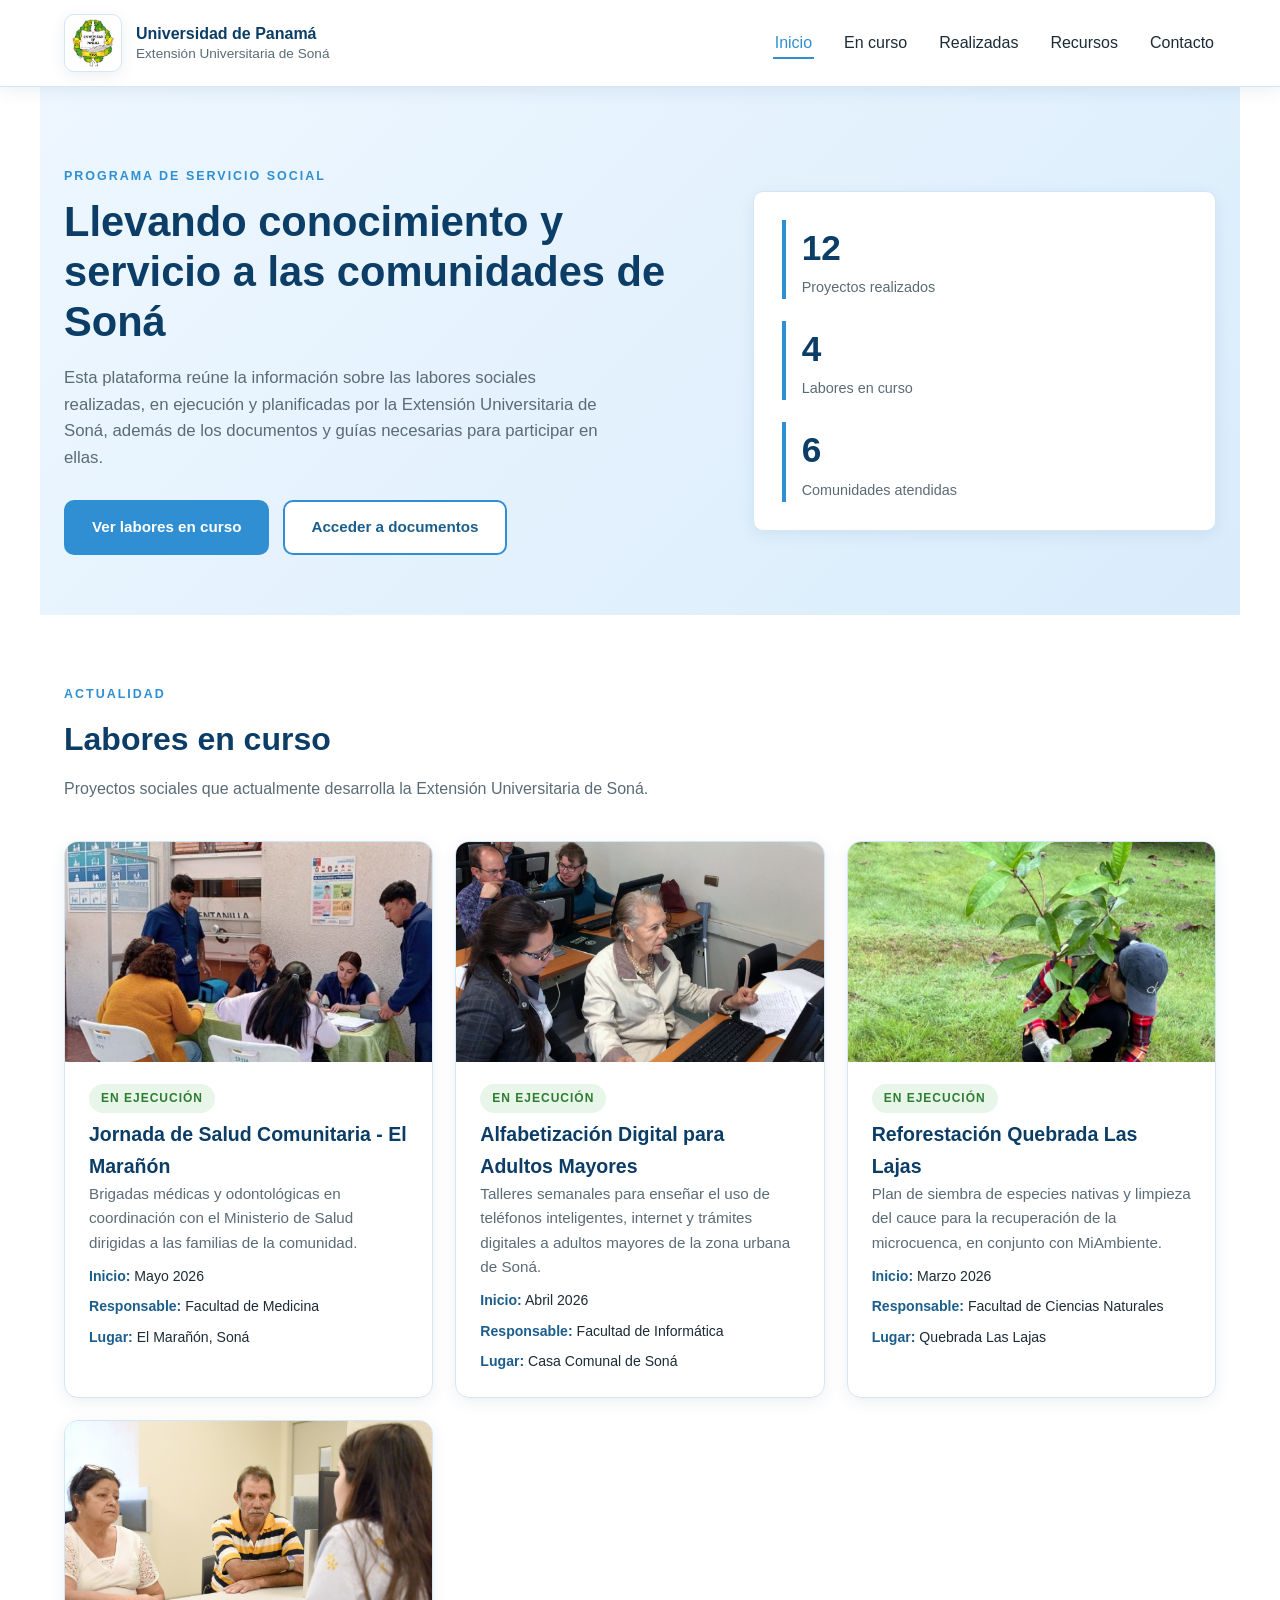
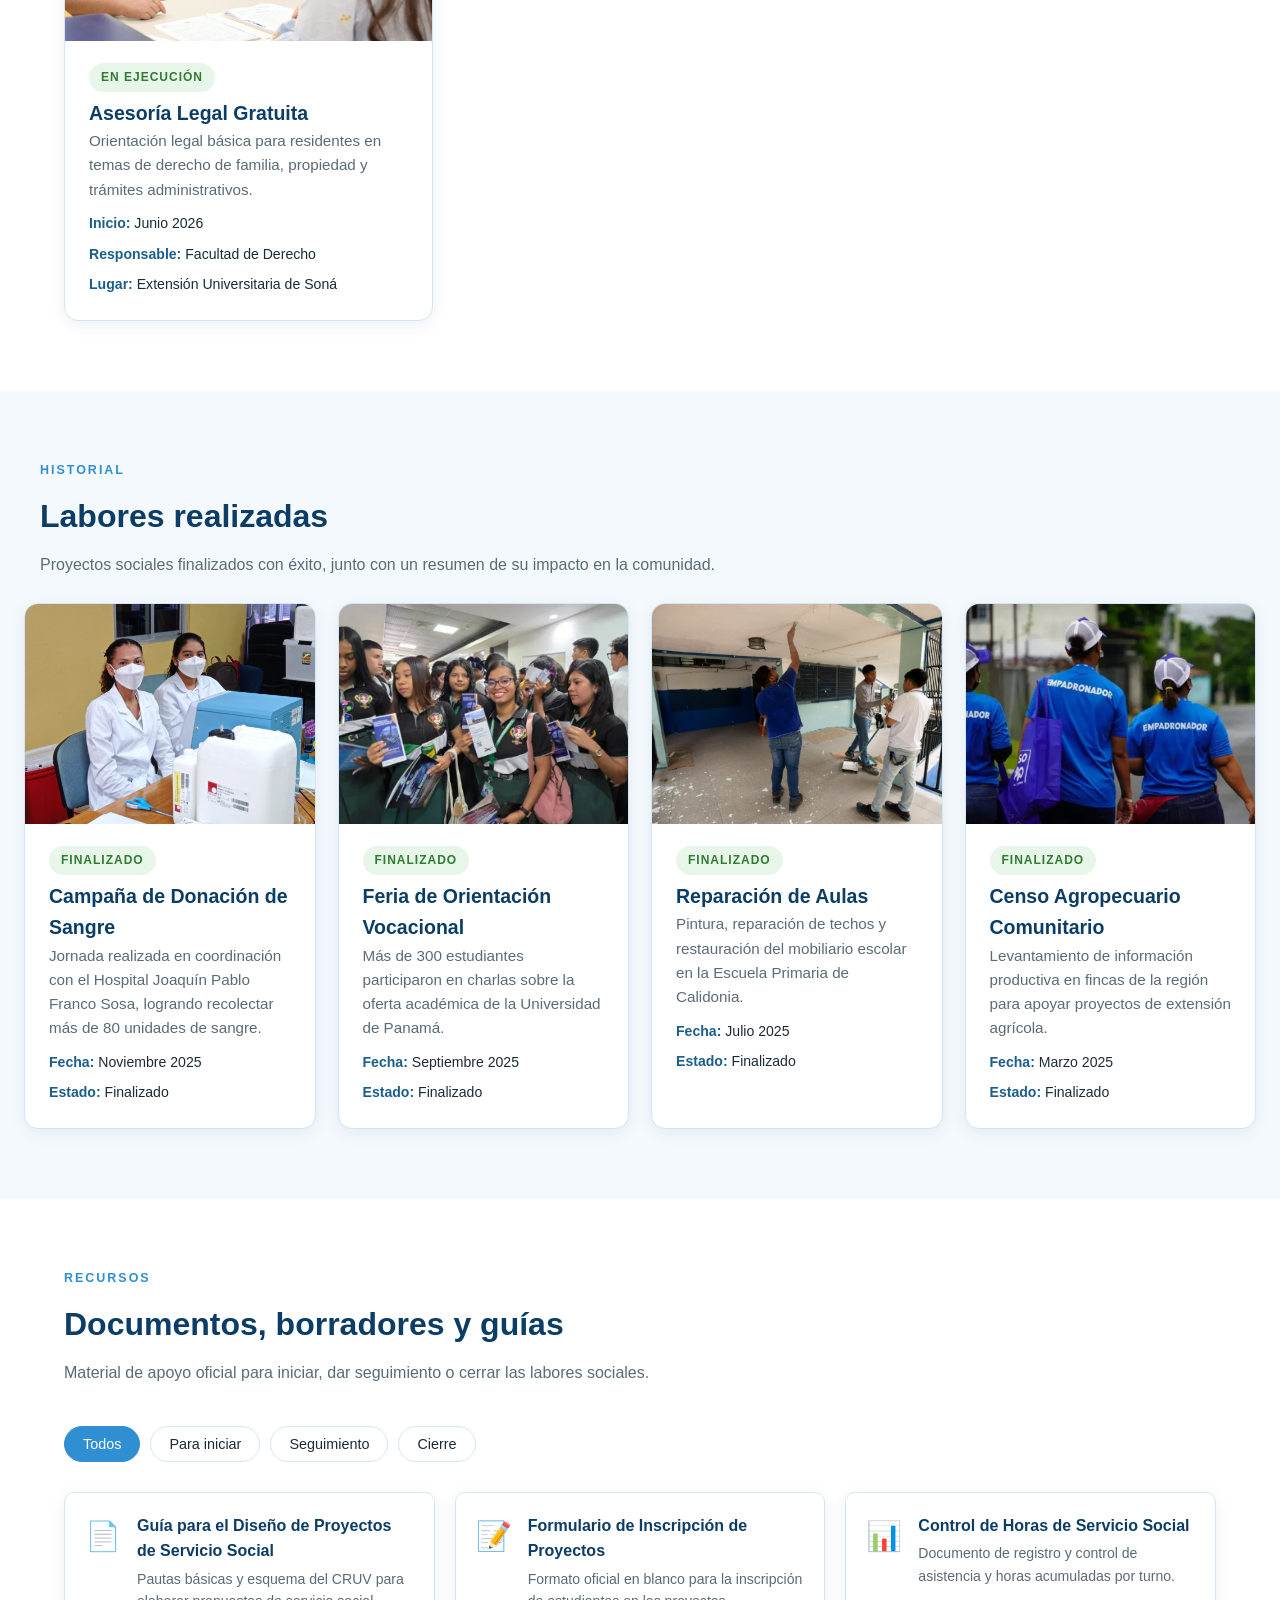
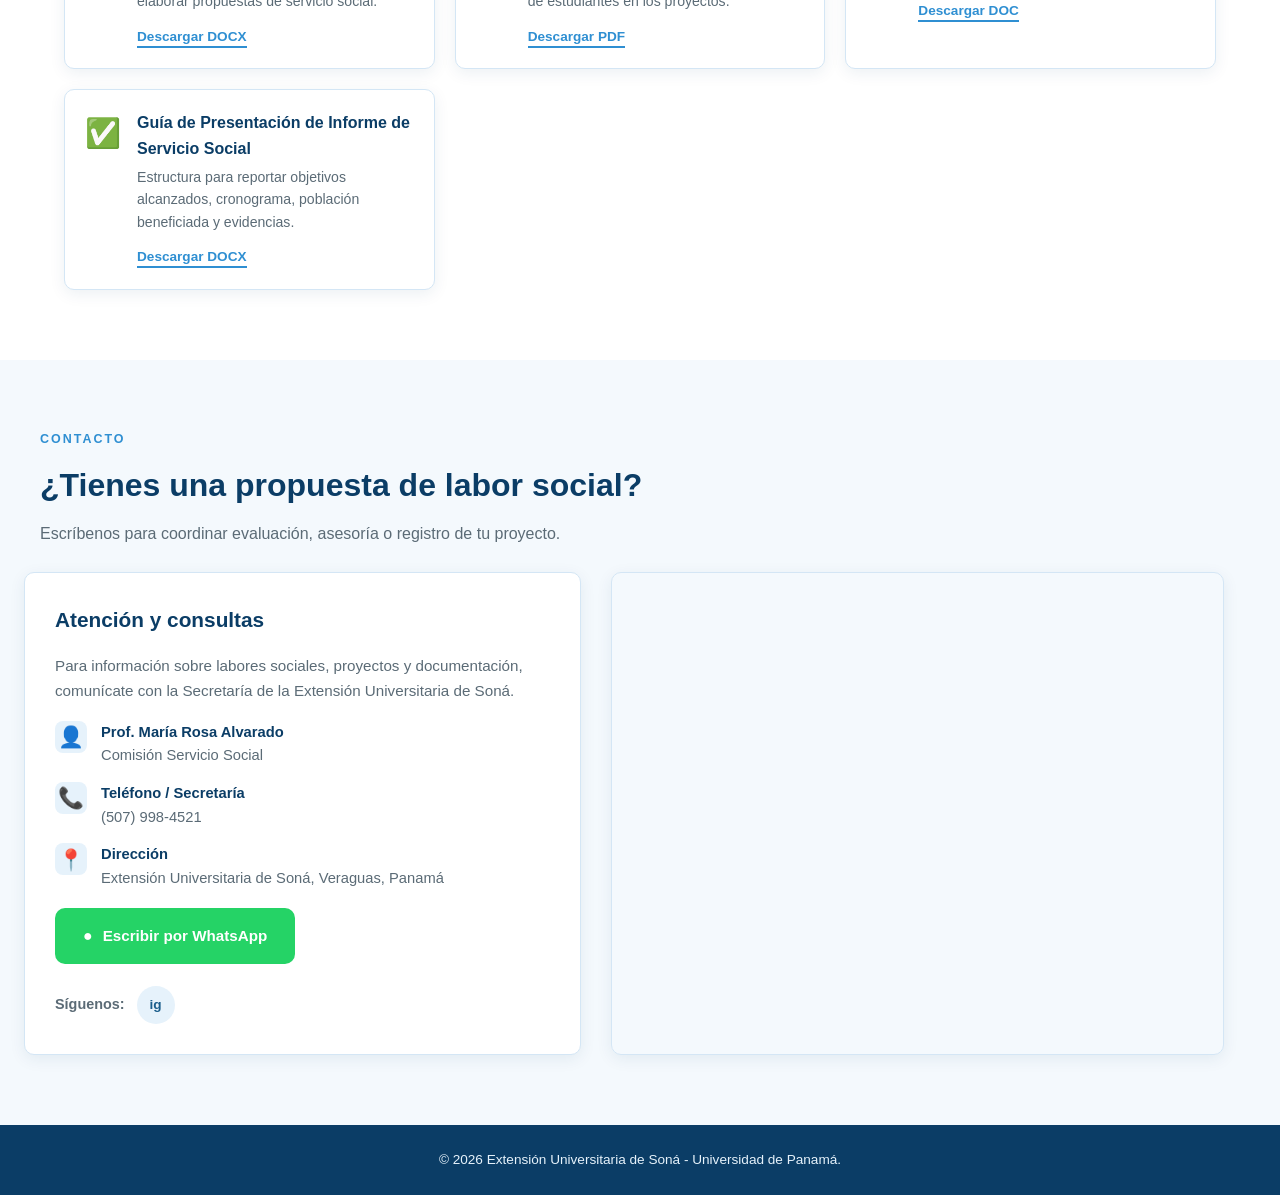
==== index.html @ 8b77b47a "Update index.html" ====
<!DOCTYPE html>
<html lang="es">
<head>
<meta charset="UTF-8">
<meta name="viewport" content="width=device-width, initial-scale=1.0">
<title>Extensión Universitaria de Soná - Labor Social</title>
<link rel="stylesheet" href="styles.css">
</head>
<body>

<header class="site-header">
  <div class="header-inner">
    <div class="brand">
      <div class="brand-mark">
        <img src="img/LogoUP.png" alt="Universidad de Panamá">
      </div>
      <div class="brand-text">
        <strong>Universidad de Panamá</strong>
        <span>Extensión Universitaria de Soná</span>
      </div>
    </div>
    <nav class="main-nav">
      <button class="nav-toggle" id="navToggle" aria-label="Abrir menú">☰</button>
      <ul id="navMenu">
        <li><a href="#inicio" class="active">Inicio</a></li>
        <li><a href="#en-curso">En curso</a></li>
        <li><a href="#realizadas">Realizadas</a></li>
        <li><a href="#recursos">Recursos</a></li>
        <li><a href="#contacto">Contacto</a></li>
      </ul>
    </nav>
  </div>
</header>

<section class="hero" id="inicio">
  <div class="hero-content">
    <p class="eyebrow">Programa de Servicio Social</p>
    <h1>Llevando conocimiento y servicio a las comunidades de Soná</h1>
    <p class="hero-text">
      Esta plataforma reúne la información sobre las labores sociales realizadas, en ejecución
      y planificadas por la Extensión Universitaria de Soná, además de los documentos y guías
      necesarias para participar en ellas.
    </p>
    <div class="hero-actions">
      <a href="#en-curso" class="btn btn-primary">Ver labores en curso</a>
      <a href="#recursos" class="btn btn-secondary">Acceder a documentos</a>
    </div>
  </div>
  <div class="hero-stats">
    <div class="stat">
      <span class="stat-number" data-count="12">0</span>
      <span class="stat-label">Proyectos realizados</span>
    </div>
    <div class="stat">
      <span class="stat-number" data-count="4">0</span>
      <span class="stat-label">Labores en curso</span>
    </div>
    <div class="stat">
      <span class="stat-number" data-count="6">0</span>
      <span class="stat-label">Comunidades atendidas</span>
    </div>
  </div>
</section>

<!-- LABORES EN CURSO -->
<section class="section" id="en-curso">

    <div class="section-header">
        <p class="eyebrow">Actualidad</p>
        <h2>Labores en curso</h2>
        <p class="section-desc">
            Proyectos sociales que actualmente desarrolla la Extensión Universitaria de Soná.
        </p>
    </div>

    <div class="card-grid">

    <a href="labores/salud-comunitaria.html" class="card-link">
    <article class="card">

        <img src="img/salud-comunitaria.jpg"
             alt="Jornada de Salud Comunitaria"
             class="card-image">

        <span class="tag tag-active">En ejecución</span>

        <h3>Jornada de Salud Comunitaria - El Marañón</h3>

        <p>
            Brigadas médicas y odontológicas en coordinación con el Ministerio de Salud dirigidas a las familias de la comunidad.
        </p>

        <ul class="card-meta">
            <li><strong>Inicio:</strong> Mayo 2026</li>
            <li><strong>Responsable:</strong> Facultad de Medicina</li>
            <li><strong>Lugar:</strong> El Marañón, Soná</li>
        </ul>

    </article>
    </a>

    <a href="labores/alfabetizacion.html" class="card-link">
    <article class="card">

        <img src="img/alfabetizacion.jpg"
             alt="Alfabetización Digital"
             class="card-image">

        <span class="tag tag-active">En ejecución</span>

        <h3>Alfabetización Digital para Adultos Mayores</h3>

        <p>
            Talleres semanales para enseñar el uso de teléfonos inteligentes,
            internet y trámites digitales a adultos mayores de la zona urbana de Soná.
        </p>

        <ul class="card-meta">
            <li><strong>Inicio:</strong> Abril 2026</li>
            <li><strong>Responsable:</strong> Facultad de Informática</li>
            <li><strong>Lugar:</strong> Casa Comunal de Soná</li>
        </ul>

    </article>
    </a>

    <a href="labores/reforestacion.html" class="card-link">
    <article class="card">

        <img src="img/reforestacion.jpg"
             alt="Reforestación Quebrada Las Lajas"
             class="card-image">

        <span class="tag tag-active">En ejecución</span>

        <h3>Reforestación Quebrada Las Lajas</h3>

        <p>
            Plan de siembra de especies nativas y limpieza del cauce para la
            recuperación de la microcuenca, en conjunto con MiAmbiente.
        </p>

        <ul class="card-meta">
            <li><strong>Inicio:</strong> Marzo 2026</li>
            <li><strong>Responsable:</strong> Facultad de Ciencias Naturales</li>
            <li><strong>Lugar:</strong> Quebrada Las Lajas</li>
        </ul>

    </article>
    </a>

    <a href="labores/asesoria-legal.html" class="card-link">
    <article class="card">

        <img src="img/asesoria-legal.jpg"
             alt="Asesoría Legal Gratuita"
             class="card-image">

        <span class="tag tag-active">En ejecución</span>

        <h3>Asesoría Legal Gratuita</h3>

        <p>
            Orientación legal básica para residentes en temas de derecho de
            familia, propiedad y trámites administrativos.
        </p>

        <ul class="card-meta">
            <li><strong>Inicio:</strong> Junio 2026</li>
            <li><strong>Responsable:</strong> Facultad de Derecho</li>
            <li><strong>Lugar:</strong> Extensión Universitaria de Soná</li>
        </ul>

    </article>
    </a>

    </div>

</section>

<!-- LABORES REALIZADAS -->
<section class="section section-alt" id="realizadas">
  <div class="section-header">
    <p class="eyebrow">Historial</p>
    <h2>Labores realizadas</h2>
    <p class="section-desc">Proyectos sociales finalizados con éxito, junto con un resumen de su impacto en la comunidad.</p>
    <br>
  </div>

  <div class="card-grid">

    <a href="labores/donacion-sangre.html" class="card-link">
        <article class="card">

            <img src="img/donacion-sangre.jpg"
                 class="card-image"
                 alt="Campaña de Donación de Sangre">

            <span class="tag">Finalizado</span>

            <h3>Campaña de Donación de Sangre</h3>

            <p>
                Jornada realizada en coordinación con el Hospital Joaquín Pablo Franco Sosa,
                logrando recolectar más de 80 unidades de sangre.
            </p>

            <ul class="card-meta">
                <li><strong>Fecha:</strong> Noviembre 2025</li>
                <li><strong>Estado:</strong> Finalizado</li>
            </ul>

        </article>
    </a>

    <a href="labores/feria-vocacional.html" class="card-link">
        <article class="card">

            <img src="img/feria-vocacional.jpg"
                 class="card-image"
                 alt="Feria de Orientación Vocacional">

            <span class="tag">Finalizado</span>

            <h3>Feria de Orientación Vocacional</h3>

            <p>
                Más de 300 estudiantes participaron en charlas sobre la oferta académica
                de la Universidad de Panamá.
            </p>

            <ul class="card-meta">
                <li><strong>Fecha:</strong> Septiembre 2025</li>
                <li><strong>Estado:</strong> Finalizado</li>
            </ul>

        </article>
    </a>

    <a href="labores/reparacion-aulas.html" class="card-link">
        <article class="card">

            <img src="img/reparacion-aulas.jpg"
                 class="card-image"
                 alt="Reparación de Aulas">

            <span class="tag">Finalizado</span>

            <h3>Reparación de Aulas</h3>

            <p>
                Pintura, reparación de techos y restauración del mobiliario escolar
                en la Escuela Primaria de Calidonia.
            </p>

            <ul class="card-meta">
                <li><strong>Fecha:</strong> Julio 2025</li>
                <li><strong>Estado:</strong> Finalizado</li>
            </ul>

        </article>
    </a>

    <a href="labores/censo-agropecuario.html" class="card-link">
        <article class="card">

            <img src="img/censo-agropecuario.jpg"
                 class="card-image"
                 alt="Censo Agropecuario">

            <span class="tag">Finalizado</span>

            <h3>Censo Agropecuario Comunitario</h3>

            <p>
                Levantamiento de información productiva en fincas de la región para
                apoyar proyectos de extensión agrícola.
            </p>

            <ul class="card-meta">
                <li><strong>Fecha:</strong> Marzo 2025</li>
                <li><strong>Estado:</strong> Finalizado</li>
            </ul>

        </article>
    </a>

  </div>
</section>

<!-- RECURSOS / DOCUMENTOS -->
<section class="section" id="recursos">
  <div class="section-header">
    <p class="eyebrow">Recursos</p>
    <h2>Documentos, borradores y guías</h2>
    <p class="section-desc">Material de apoyo oficial para iniciar, dar seguimiento o cerrar las labores sociales.</p>
  </div>

  <div class="resource-filters">
    <button class="filter-btn active" data-filter="todos">Todos</button>
    <button class="filter-btn" data-filter="inicio">Para iniciar</button>
    <button class="filter-btn" data-filter="seguimiento">Seguimiento</button>
    <button class="filter-btn" data-filter="cierre">Cierre</button>
  </div>

  <div class="resource-grid">
    <article class="resource-card" data-category="inicio">
      <div class="resource-icon">📄</div>
      <div class="resource-info">
        <h3>Guía para el Diseño de Proyectos de Servicio Social</h3>
        <p>Pautas básicas y esquema del CRUV para elaborar propuestas de servicio social.</p>
        <a href="recursos/GUIA_PARA_EL_DISENO_DE_PROYECTOS_DE_SS.docx" download class="resource-link">Descargar DOCX</a>
      </div>
    </article>

    <article class="resource-card" data-category="inicio">
      <div class="resource-icon">📝</div>
      <div class="resource-info">
        <h3>Formulario de Inscripción de Proyectos</h3>
        <p>Formato oficial en blanco para la inscripción de estudiantes en los proyectos.</p>
        <a href="recursos/Formulario_Inscripcion_Servicio_Social_En_Blanco.pdf" download class="resource-link">Descargar PDF</a>
      </div>
    </article>

    <article class="resource-card" data-category="seguimiento">
      <div class="resource-icon">📊</div>
      <div class="resource-info">
        <h3>Control de Horas de Servicio Social</h3>
        <p>Documento de registro y control de asistencia y horas acumuladas por turno.</p>
        <a href="recursos/Control_de_horas_de_Servicio_Social.doc" download class="resource-link">Descargar DOC</a>
      </div>
    </article>

    <article class="resource-card" data-category="cierre">
      <div class="resource-icon">✅</div>
      <div class="resource-info">
        <h3>Guía de Presentación de Informe de Servicio Social</h3>
        <p>Estructura para reportar objetivos alcanzados, cronograma, población beneficiada y evidencias.</p>
        <a href="recursos/Guia_de_presentacion_de_informe_de_Servicio_Social.docx" download class="resource-link">Descargar DOCX</a>
      </div>
    </article>
  </div>
</section>

<!-- CONTACTO -->
<section class="section section-alt" id="contacto">
  <div class="section-header">
    <p class="eyebrow">Contacto</p>
    <h2>¿Tienes una propuesta de labor social?</h2>
    <p class="section-desc">Escríbenos para coordinar evaluación, asesoría o registro de tu proyecto.</p>
    <br>
  </div>

  <div class="contact-grid">
    <div class="contact-info">
      <h3>Atención y consultas</h3>
      <p class="contact-text">Para información sobre labores sociales, proyectos y documentación, comunícate con la Secretaría de la Extensión Universitaria de Soná.</p>

      <ul class="contact-list">
        <li>
          <span class="contact-icon">👤</span>
          <div>
            <strong>Prof. María Rosa Alvarado</strong>
            <span>Comisión Servicio Social</span>
          </div>
        </li>
        <li>
          <span class="contact-icon">📞</span>
          <div>
            <strong>Teléfono / Secretaría</strong>
            <span>(507) 998-4521</span>
          </div>
        </li>
        <li>
          <span class="contact-icon">📍</span>
          <div>
            <strong>Dirección</strong>
            <span>Extensión Universitaria de Soná, Veraguas, Panamá</span>
          </div>
        </li>
      </ul>

      <a href="https://wa.me/50769845210" target="_blank" rel="noopener" class="btn btn-whatsapp">
        <span class="whatsapp-icon">●</span> Escribir por WhatsApp
      </a>

      <div class="social-links">
        <span class="social-label">Síguenos:</span>
      
        <a href="#" target="_blank" rel="noopener" class="social-icon" aria-label="Instagram">ig</a>
        
      </div>
    </div>

    <div class="contact-map">
      <iframe
        title="Ubicación de la Extensión Universitaria de Soná"
        src="https://www.google.com/maps?q=Universidad+de+Panam%C3%A1+Extensi%C3%B3n+Son%C3%A1&output=embed"
        width="100%"
        height="100%"
        style="border:0;"
        allowfullscreen=""
        loading="lazy"
        referrerpolicy="no-referrer-when-downgrade">
      </iframe>
    </div>
  </div>
</section>

<footer class="site-footer">
  <p>&copy; 2026 Extensión Universitaria de Soná - Universidad de Panamá.</p>
</footer>

<script src="script.js"></script>
</body>
</html>
---- styles.css ----
:root {
  --blue-darkest: #0b3d66;
  --blue-dark: #1b5e8c;
  --blue-primary: #2f8fd2;
  --blue-light: #e6f2fb;
  --blue-pale: #f4f9fd;
  --accent: #ffb703;
  --text-dark: #1c2b36;
  --text-muted: #5b6b76;
  --white: #ffffff;
  --border: #d4e6f5;
  --radius: 10px;
  --shadow: 0 4px 16px rgba(11, 61, 102, 0.08);
}

* { margin: 0; padding: 0; box-sizing: border-box; }

html { scroll-behavior: smooth; }

body {
  font-family: 'Segoe UI', Tahoma, Geneva, Verdana, sans-serif;
  color: var(--text-dark);
  background: var(--white);
  line-height: 1.6;
}

img{

    max-width:100%;
    display:block;

}


a { text-decoration: none; color: inherit; }

/* HEADER */
.site-header {
  position: sticky;
  top: 0;
  z-index: 100;
  background: var(--white);
  border-bottom: 1px solid var(--border);
  box-shadow: var(--shadow);
}

.header-inner {
  max-width: 1200px;
  margin: 0 auto;
  display: flex;
  align-items: center;
  justify-content: space-between;
  padding: 14px 24px;
}

.brand {
  display: flex;
  align-items: center;
  gap: 14px;
}

.brand-mark {
  width: 58px;
  height: 58px;
  display: flex;
  align-items: center;
  justify-content: center;
  background: var(--white);
  border-radius: 10px;
  overflow: hidden;
  border: 1px solid var(--border);
  box-shadow: var(--shadow);
  flex-shrink: 0;
}

.brand-mark img{
  width:100%;
  height:100%;
  object-fit:contain;
  padding:4px;
}

.brand-text {
  display: flex;
  flex-direction: column;
  font-size: 0.85rem;
  line-height: 1.3;
}

.brand-text strong {
  font-size: 1rem;
  color: var(--blue-darkest);
}

.brand-text span {
  color: var(--text-muted);
}

.main-nav ul {
  display: flex;
  gap: 28px;
  list-style: none;
}

.main-nav a {
  font-weight: 500;
  color: var(--text-dark);
  padding: 6px 2px;
  border-bottom: 2px solid transparent;
  transition: color 0.2s, border-color 0.2s;
}

.main-nav a:hover,
.main-nav a.active {
  color: var(--blue-primary);
  border-color: var(--blue-primary);
}

.nav-toggle {
  display: none;
  background: none;
  border: none;
  font-size: 1.5rem;
  cursor: pointer;
  color: var(--blue-darkest);
}

/* HERO */
.hero {
  background: linear-gradient(135deg,#eef7ff 0%,#d9ecfb 100%);
  padding: 80px 24px 60px;
  display: grid;
  grid-template-columns: 1.4fr 1fr;
  gap: 40px;
  align-items: center;
  max-width: 1200px;
  margin: 0 auto;
}

.eyebrow {
  text-transform: uppercase;
  letter-spacing: 2px;
  font-size: 0.78rem;
  font-weight: 700;
  color: var(--blue-primary);
  margin-bottom: 10px;
}

.hero h1 {
  font-size: 2.6rem;
  line-height: 1.2;
  color: var(--blue-darkest);
  margin-bottom: 18px;
}

.hero-text {
  color: var(--text-muted);
  font-size: 1.05rem;
  max-width: 540px;
  margin-bottom: 28px;
}

.hero-actions {
  display: flex;
  gap: 14px;
  flex-wrap: wrap;
}

.btn {
  display: inline-block;
  padding: 13px 26px;
  border-radius: var(--radius);
  font-weight: 600;
  font-size: 0.95rem;
  cursor: pointer;
  border: 2px solid transparent;
  transition: transform 0.15s ease, box-shadow 0.15s ease, background 0.2s;
}

.btn-primary {
  background: var(--blue-primary);
  color: var(--white);
}

.btn-primary:hover {
  background: var(--blue-dark);
  transform: translateY(-2px);
  box-shadow: var(--shadow);
}

.btn-secondary {
  background: var(--white);
  color: var(--blue-dark);
  border-color: var(--blue-primary);
}

.btn-secondary:hover {
  background: var(--blue-light);
  transform: translateY(-2px);
}

.hero-stats {
  display: flex;
  flex-direction: column;
  gap: 22px;
  background: var(--white);
  border: 1px solid var(--border);
  border-radius: var(--radius);
  padding: 28px;
  box-shadow: var(--shadow);
}

.stat {
  display: flex;
  flex-direction: column;
  border-left: 4px solid var(--blue-primary);
  padding-left: 16px;
}

.stat-number {
  font-size: 2.2rem;
  font-weight: 800;
  color: var(--blue-darkest);
}

.stat-label {
  color: var(--text-muted);
  font-size: 0.9rem;
}

/* SECTIONS */
.section {
  max-width: 1200px;
  margin: 0 auto;
  padding: 70px 24px;
}

.section-alt {
  background: var(--blue-pale);
  max-width: 100%;
}

.section-alt .section-header,
.section-alt .timeline,
.section-alt .contact-form {
  max-width: 1200px;
  margin: 0 auto;
}

.section-header {
  max-width: 700px;
  margin-bottom: 40px;
}

.section-header h2 {
  font-size: 2rem;
  color: var(--blue-darkest);
  margin-bottom: 10px;
}

.section-desc {
  color: var(--text-muted);
}

/* CARDS (en curso) */
.card-grid {
  display: grid;
  grid-template-columns: repeat(auto-fit, minmax(280px, 1fr));
  gap: 22px;
}

.card{
  background:var(--white);
  border:1px solid var(--border);
  border-radius:14px;
  overflow:hidden;
  box-shadow:var(--shadow);
  transition:.25s ease;
  display:flex;
  flex-direction:column;
}

.card:hover{
  transform:translateY(-6px);
  box-shadow:0 10px 25px rgba(11,61,102,.15);
}

.card-image{
    width:100%;
    height:220px;
    object-fit:cover;
    display:block;
    transition:transform .4s ease;
}

.card:hover .card-image{
    transform:scale(1.05);
}

.card .tag,
.card h3,
.card p,
.card .card-meta{
    margin-left:24px;
    margin-right:24px;
}

.card .tag{
    margin-top:22px;
}

.tag {
  align-self: flex-start;
  font-size: 0.75rem;
  font-weight: 700;
  text-transform: uppercase;
  letter-spacing: 1px;
  padding: 5px 12px;
  border-radius: 999px;
}

.tag-active {
  background: var(--blue-light);
  color: var(--blue-dark);
}

.tag{
    background:#e8f5e9;
    color:#2e7d32;
}

.card h3{
  color:var(--blue-darkest);
  font-size:1.22rem;
  margin-top:6px;
}

.card p{
  color:var(--text-muted);
  font-size:.95rem;
  line-height:1.6;
}

.card-meta{
  list-style:none;
  margin:10px 24px 24px;
  display:flex;
  flex-direction:column;
  gap:8px;
  font-size:.88rem;
}

.card-meta strong {
  color: var(--blue-dark);
}

/* TIMELINE (realizadas) */
.timeline {
  display: flex;
  flex-direction: column;
  gap: 0;
  border-left: 3px solid var(--blue-primary);
  padding-left: 30px;
}

.timeline-item {
  position: relative;
  padding: 0 0 32px 0;
}

.timeline-item::before {
  content: '';
  position: absolute;
  left: -39px;
  top: 4px;
  width: 14px;
  height: 14px;
  background: var(--white);
  border: 3px solid var(--blue-primary);
  border-radius: 50%;
}

.timeline-date {
  font-weight: 700;
  color: var(--blue-primary);
  font-size: 0.85rem;
  text-transform: uppercase;
  letter-spacing: 1px;
  margin-bottom: 4px;
}

.timeline-body h3 {
  color: var(--blue-darkest);
  margin-bottom: 6px;
  font-size: 1.1rem;
}

.timeline-body p {
  color: var(--text-muted);
  font-size: 0.95rem;
}

/* RESOURCES */
.resource-filters {
  display: flex;
  gap: 10px;
  margin-bottom: 30px;
  flex-wrap: wrap;
}

.filter-btn {
  background: var(--white);
  border: 1px solid var(--border);
  color: var(--text-dark);
  padding: 9px 18px;
  border-radius: 999px;
  cursor: pointer;
  font-size: 0.9rem;
  font-weight: 500;
  transition: background 0.2s, color 0.2s, border-color 0.2s;
}

.filter-btn:hover {
  border-color: var(--blue-primary);
}

.filter-btn.active {
  background: var(--blue-primary);
  color: var(--white);
  border-color: var(--blue-primary);
}

.resource-grid {
  display: grid;
  grid-template-columns: repeat(auto-fit, minmax(300px, 1fr));
  gap: 20px;
}

.resource-card {
  display: flex;
  gap: 16px;
  background: var(--white);
  border: 1px solid var(--border);
  border-radius: var(--radius);
  padding: 20px;
  box-shadow: var(--shadow);
  transition: transform 0.15s ease;
}

.resource-card:hover {
  transform: translateY(-3px);
}

.resource-icon {
  font-size: 1.8rem;
  flex-shrink: 0;
}

.resource-info h3 {
  font-size: 1rem;
  color: var(--blue-darkest);
  margin-bottom: 4px;
}

.resource-info p {
  font-size: 0.88rem;
  color: var(--text-muted);
  margin-bottom: 10px;
}

.resource-link {
  font-size: 0.85rem;
  font-weight: 700;
  color: var(--blue-primary);
  border-bottom: 2px solid var(--blue-primary);
  padding-bottom: 2px;
}

.resource-link:hover {
  color: var(--blue-dark);
  border-color: var(--blue-dark);
}

.resource-card.hidden {
  display: none;
}

/* CONTACT SECTION */
.contact-grid {
  display: grid;
  grid-template-columns: 1fr 1.1fr;
  gap: 30px;
  max-width: 1200px;
}

.contact-info {
  background: var(--white);
  border: 1px solid var(--border);
  border-radius: var(--radius);
  padding: 30px;
  box-shadow: var(--shadow);
  display: flex;
  flex-direction: column;
  gap: 18px;
}

.contact-info h3 {
  color: var(--blue-darkest);
  font-size: 1.3rem;
}

.contact-text {
  color: var(--text-muted);
  font-size: 0.95rem;
}

.contact-list {
  list-style: none;
  display: flex;
  flex-direction: column;
  gap: 14px;
}

.contact-list li {
  display: flex;
  gap: 14px;
  align-items: flex-start;
}

.contact-icon {
  font-size: 1.3rem;
  flex-shrink: 0;
  width: 32px;
  height: 32px;
  display: flex;
  align-items: center;
  justify-content: center;
  background: var(--blue-light);
  border-radius: 8px;
}

.contact-list li div {
  display: flex;
  flex-direction: column;
  font-size: 0.92rem;
}

.contact-list li strong {
  color: var(--blue-darkest);
}

.contact-list li span {
  color: var(--text-muted);
}

.btn-whatsapp {
  display: inline-flex;
  align-items: center;
  gap: 10px;
  background: #25D366;
  color: var(--white);
  align-self: flex-start;
}

.btn-whatsapp:hover {
  background: #1ebd5a;
  transform: translateY(-2px);
}

.whatsapp-icon {
  font-size: 1rem;
}

.social-links {
  display: flex;
  align-items: center;
  gap: 12px;
  margin-top: 4px;
}

.social-label {
  font-size: 0.9rem;
  color: var(--text-muted);
  font-weight: 600;
}

.social-icon {
  display: flex;
  align-items: center;
  justify-content: center;
  width: 38px;
  height: 38px;
  border-radius: 50%;
  background: var(--blue-light);
  color: var(--blue-dark);
  font-weight: 700;
  font-size: 0.85rem;
  transition: background 0.2s, color 0.2s, transform 0.15s;
}

.social-icon:hover {
  background: var(--blue-primary);
  color: var(--white);
  transform: translateY(-2px);
}

.contact-map {
  border-radius: var(--radius);
  overflow: hidden;
  box-shadow: var(--shadow);
  min-height: 320px;
  border: 1px solid var(--border);
}

@media (max-width: 900px) {
  .contact-grid {
    grid-template-columns: 1fr;
  }

  .contact-map {
    min-height: 280px;
  }
}

/* FOOTER */
.site-footer {
  background: var(--blue-darkest);
  color: var(--blue-light);
  text-align: center;
  padding: 24px;
  font-size: 0.85rem;
}

/* RESPONSIVE */
@media (max-width: 900px) {
  .hero {
    grid-template-columns: 1fr;
  }
}

@media (max-width: 768px) {
  .nav-toggle {
    display: block;
  }

  .main-nav ul {
    position: absolute;
    top: 100%;
    left: 0;
    right: 0;
    background: var(--white);
    flex-direction: column;
    gap: 0;
    border-top: 1px solid var(--border);
    box-shadow: var(--shadow);
    display: none;
  }

  .main-nav ul.open {
    display: flex;
  }

  .main-nav a {
    display: block;
    padding: 14px 24px;
    border-bottom: 1px solid var(--border);
  }

  .hero h1 {
    font-size: 1.9rem;
  }
}

@media (prefers-reduced-motion: reduce) {
  * {
    transition: none !important;
    scroll-behavior: auto !important;
  }
}

.card-link{
    display:block;
    color:inherit;
    text-decoration:none;
}

.card-link:hover{
    text-decoration:none;
}

.card-link .card{
    height:100%;
}

/* ===========================
   OPTIMIZACIÓN MÓVIL
=========================== */

@media (max-width:768px){

    .header-inner{
        padding:12px 18px;
    }

    .brand{
        gap:10px;
    }

    .brand-mark{
        width:48px;
        height:48px;
    }

    .brand-text strong{
        font-size:.92rem;
    }

    .brand-text span{
        font-size:.75rem;
    }

}


@media (max-width:768px){

.hero{

    padding:50px 18px;
    gap:28px;

}

.hero h1{

    font-size:1.8rem;
    text-align:center;

}

.hero-content{

    text-align:center;

}

.hero-text{

    margin:auto;
    margin-bottom:24px;

}

.hero-actions{

    justify-content:center;

}

}


@media (max-width:768px){

.hero-actions{

    flex-direction:column;

}

.hero-actions .btn{

    width:100%;
    text-align:center;

}

}


@media (max-width:768px){

.card-image{

    height:180px;

}

}


@media (max-width:768px){

.section{

    padding:50px 18px;

}

.section-header{

    margin-bottom:28px;

}

.section-header h2{

    font-size:1.7rem;

}

}

@media (max-width:768px){

.hero-stats{

    flex-direction:row;
    justify-content:space-between;
    text-align:center;
    gap:10px;
    padding:20px;

}

.stat{

    flex:1;
    border-left:none;
    padding-left:0;

}

.stat-number{

    font-size:1.7rem;

}

.stat-label{

    font-size:.8rem;

}

}

@media (max-width:768px){

.resource-card{

    padding:16px;

}

.resource-icon{

    font-size:1.5rem;

}

}

@media (max-width:768px){

.contact-info{

    padding:22px;

}

.contact-map{

    min-height:250px;

}

}

@media (max-width:768px){

.site-footer{

    padding:18px;
    font-size:.8rem;

}

}
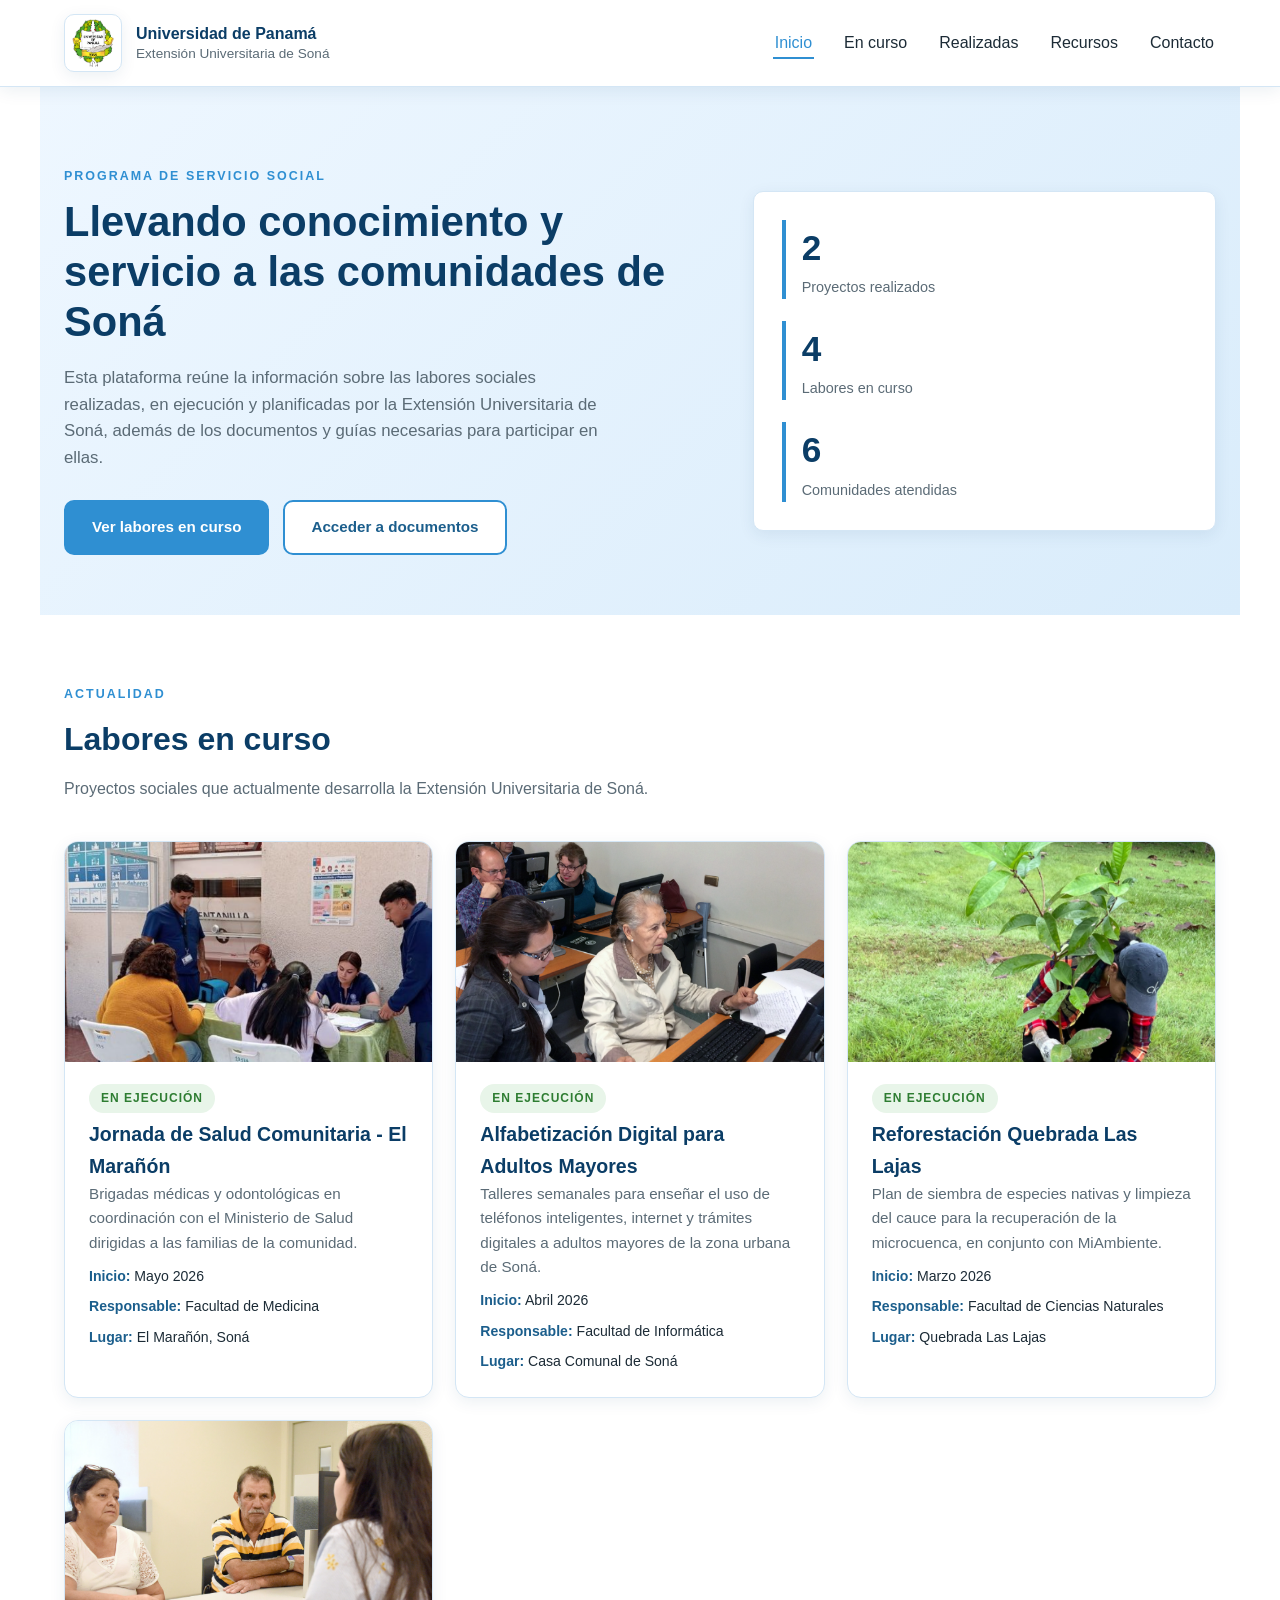
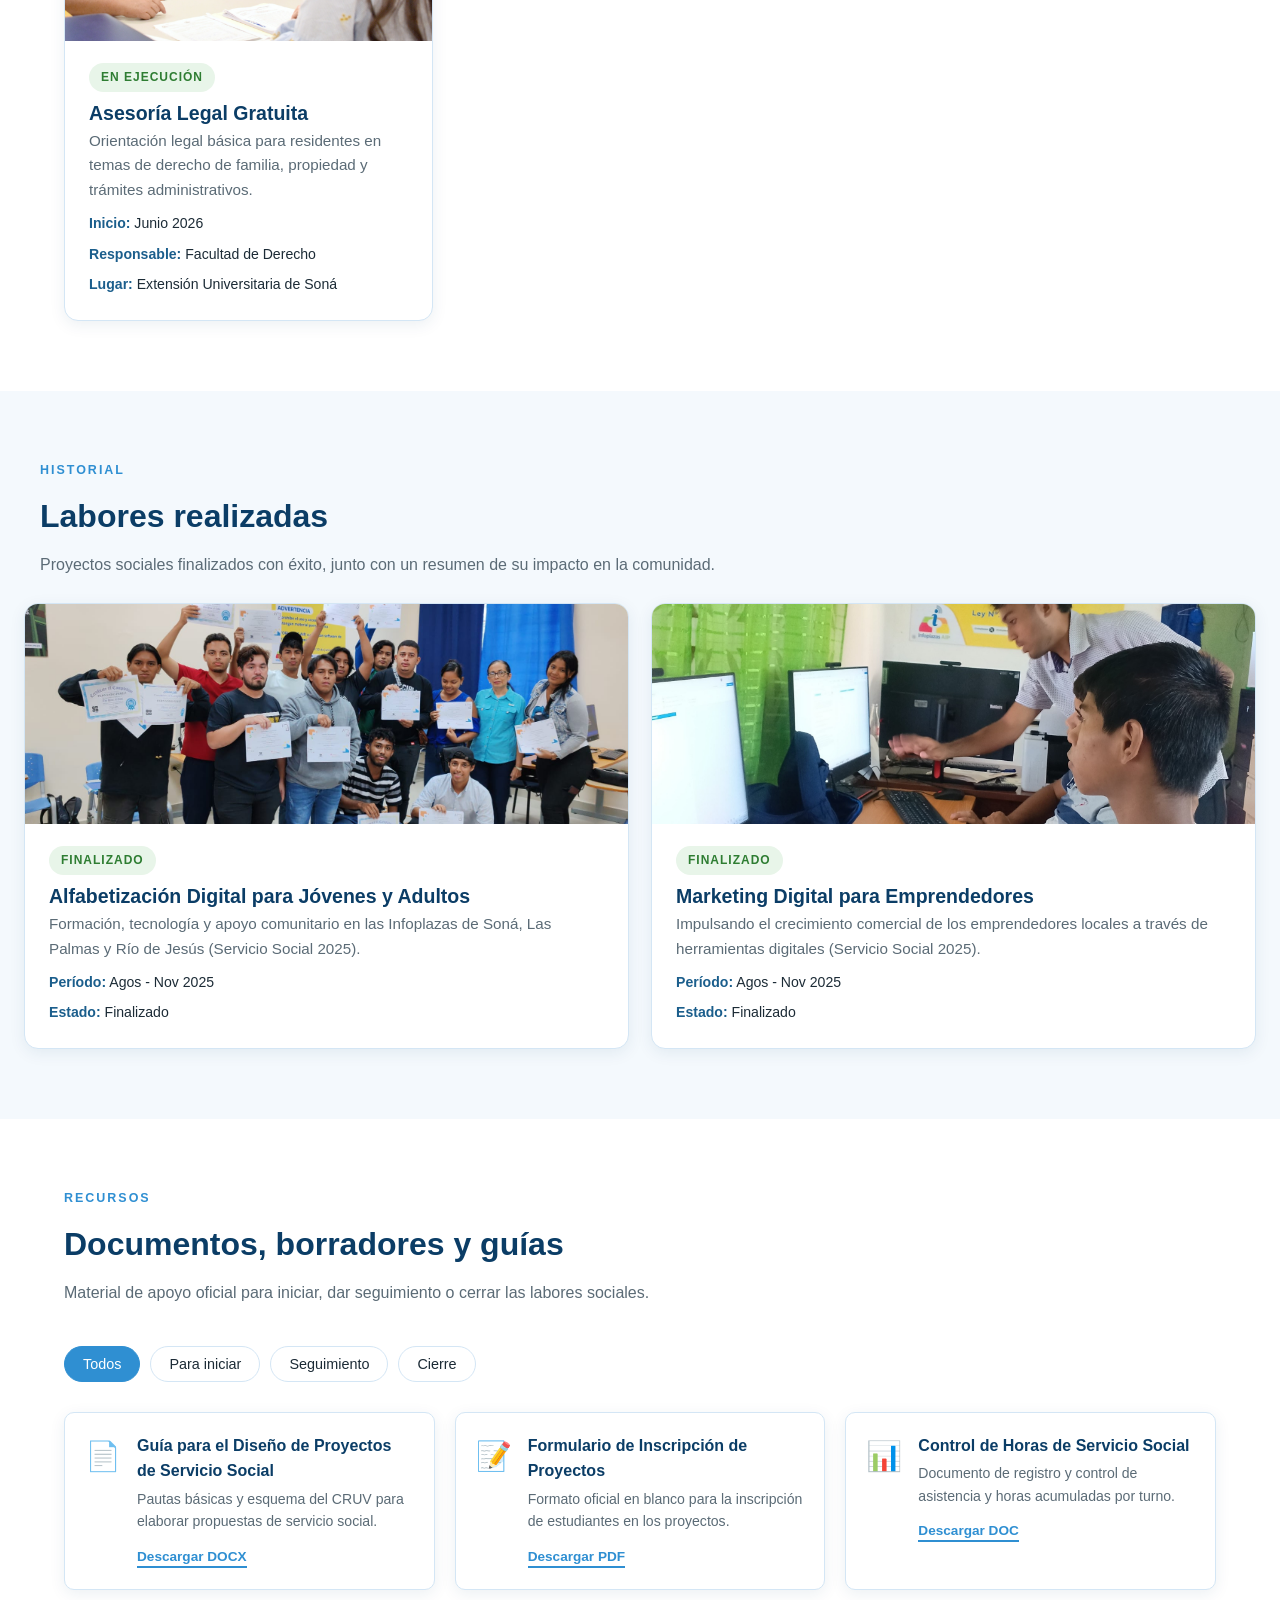
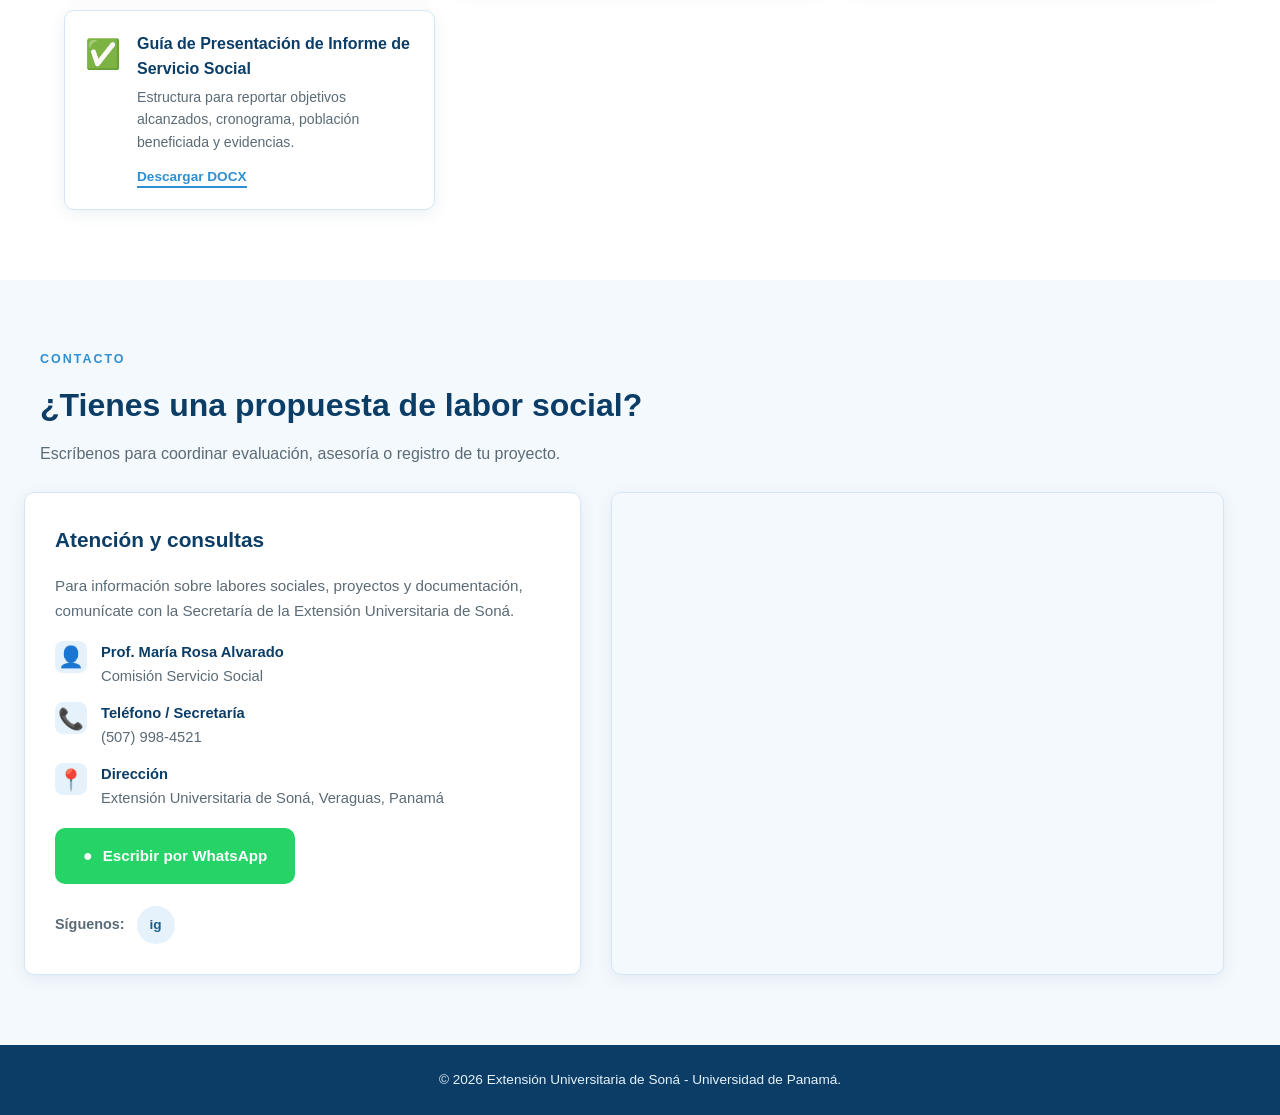
==== commit 0beb8ae2: "Add files via upload" ====
--- a/index.html
+++ b/index.html
@@ -48,7 +48,7 @@
   </div>
   <div class="hero-stats">
     <div class="stat">
-      <span class="stat-number" data-count="12">0</span>
+      <span class="stat-number" data-count="2">0</span>
       <span class="stat-label">Proyectos realizados</span>
     </div>
     <div class="stat">
@@ -189,99 +189,39 @@
 
   <div class="card-grid">
 
-    <a href="labores/donacion-sangre.html" class="card-link">
+    <!-- Alfabetización Digital (Realizada) -->
+    <a href="labores/realizadas/alfabetizacion-digital.html" class="card-link">
         <article class="card">
-
-            <img src="img/donacion-sangre.jpg"
+            <img src="img/alfabetizacion1.jpeg"
                  class="card-image"
-                 alt="Campaña de Donación de Sangre">
-
+                 alt="Alfabetización Digital para Jóvenes y Adultos">
             <span class="tag">Finalizado</span>
-
-            <h3>Campaña de Donación de Sangre</h3>
-
+            <h3>Alfabetización Digital para Jóvenes y Adultos</h3>
             <p>
-                Jornada realizada en coordinación con el Hospital Joaquín Pablo Franco Sosa,
-                logrando recolectar más de 80 unidades de sangre.
+                Formación, tecnología y apoyo comunitario en las Infoplazas de Soná, Las Palmas y Río de Jesús (Servicio Social 2025).
             </p>
-
             <ul class="card-meta">
-                <li><strong>Fecha:</strong> Noviembre 2025</li>
+                <li><strong>Período:</strong> Agos - Nov 2025</li>
                 <li><strong>Estado:</strong> Finalizado</li>
             </ul>
-
         </article>
     </a>
 
-    <a href="labores/feria-vocacional.html" class="card-link">
+    <!-- Marketing Digital (Realizada) -->
+    <a href="labores/realizadas/marketing-digital.html" class="card-link">
         <article class="card">
-
-            <img src="img/feria-vocacional.jpg"
+            <img src="img/marketing2.jpeg"
                  class="card-image"
-                 alt="Feria de Orientación Vocacional">
-
+                 alt="Marketing Digital para Emprendedores">
             <span class="tag">Finalizado</span>
-
-            <h3>Feria de Orientación Vocacional</h3>
-
+            <h3>Marketing Digital para Emprendedores</h3>
             <p>
-                Más de 300 estudiantes participaron en charlas sobre la oferta académica
-                de la Universidad de Panamá.
+                Impulsando el crecimiento comercial de los emprendedores locales a través de herramientas digitales (Servicio Social 2025).
             </p>
-
             <ul class="card-meta">
-                <li><strong>Fecha:</strong> Septiembre 2025</li>
+                <li><strong>Período:</strong> Agos - Nov 2025</li>
                 <li><strong>Estado:</strong> Finalizado</li>
             </ul>
-
-        </article>
-    </a>
-
-    <a href="labores/reparacion-aulas.html" class="card-link">
-        <article class="card">
-
-            <img src="img/reparacion-aulas.jpg"
-                 class="card-image"
-                 alt="Reparación de Aulas">
-
-            <span class="tag">Finalizado</span>
-
-            <h3>Reparación de Aulas</h3>
-
-            <p>
-                Pintura, reparación de techos y restauración del mobiliario escolar
-                en la Escuela Primaria de Calidonia.
-            </p>
-
-            <ul class="card-meta">
-                <li><strong>Fecha:</strong> Julio 2025</li>
-                <li><strong>Estado:</strong> Finalizado</li>
-            </ul>
-
-        </article>
-    </a>
-
-    <a href="labores/censo-agropecuario.html" class="card-link">
-        <article class="card">
-
-            <img src="img/censo-agropecuario.jpg"
-                 class="card-image"
-                 alt="Censo Agropecuario">
-
-            <span class="tag">Finalizado</span>
-
-            <h3>Censo Agropecuario Comunitario</h3>
-
-            <p>
-                Levantamiento de información productiva en fincas de la región para
-                apoyar proyectos de extensión agrícola.
-            </p>
-
-            <ul class="card-meta">
-                <li><strong>Fecha:</strong> Marzo 2025</li>
-                <li><strong>Estado:</strong> Finalizado</li>
-            </ul>
-
         </article>
     </a>
 
@@ -356,7 +296,7 @@
       <h3>Atención y consultas</h3>
       <p class="contact-text">Para información sobre labores sociales, proyectos y documentación, comunícate con la Secretaría de la Extensión Universitaria de Soná.</p>
 
-      <ul class="contact-list">
+      <ul class="consult-list contact-list">
         <li>
           <span class="contact-icon">👤</span>
           <div>
@@ -386,9 +326,7 @@
 
       <div class="social-links">
         <span class="social-label">Síguenos:</span>
-      
         <a href="#" target="_blank" rel="noopener" class="social-icon" aria-label="Instagram">ig</a>
-        
       </div>
     </div>
 
@@ -413,4 +351,4 @@
 
 <script src="script.js"></script>
 </body>
-</html>
+</html>
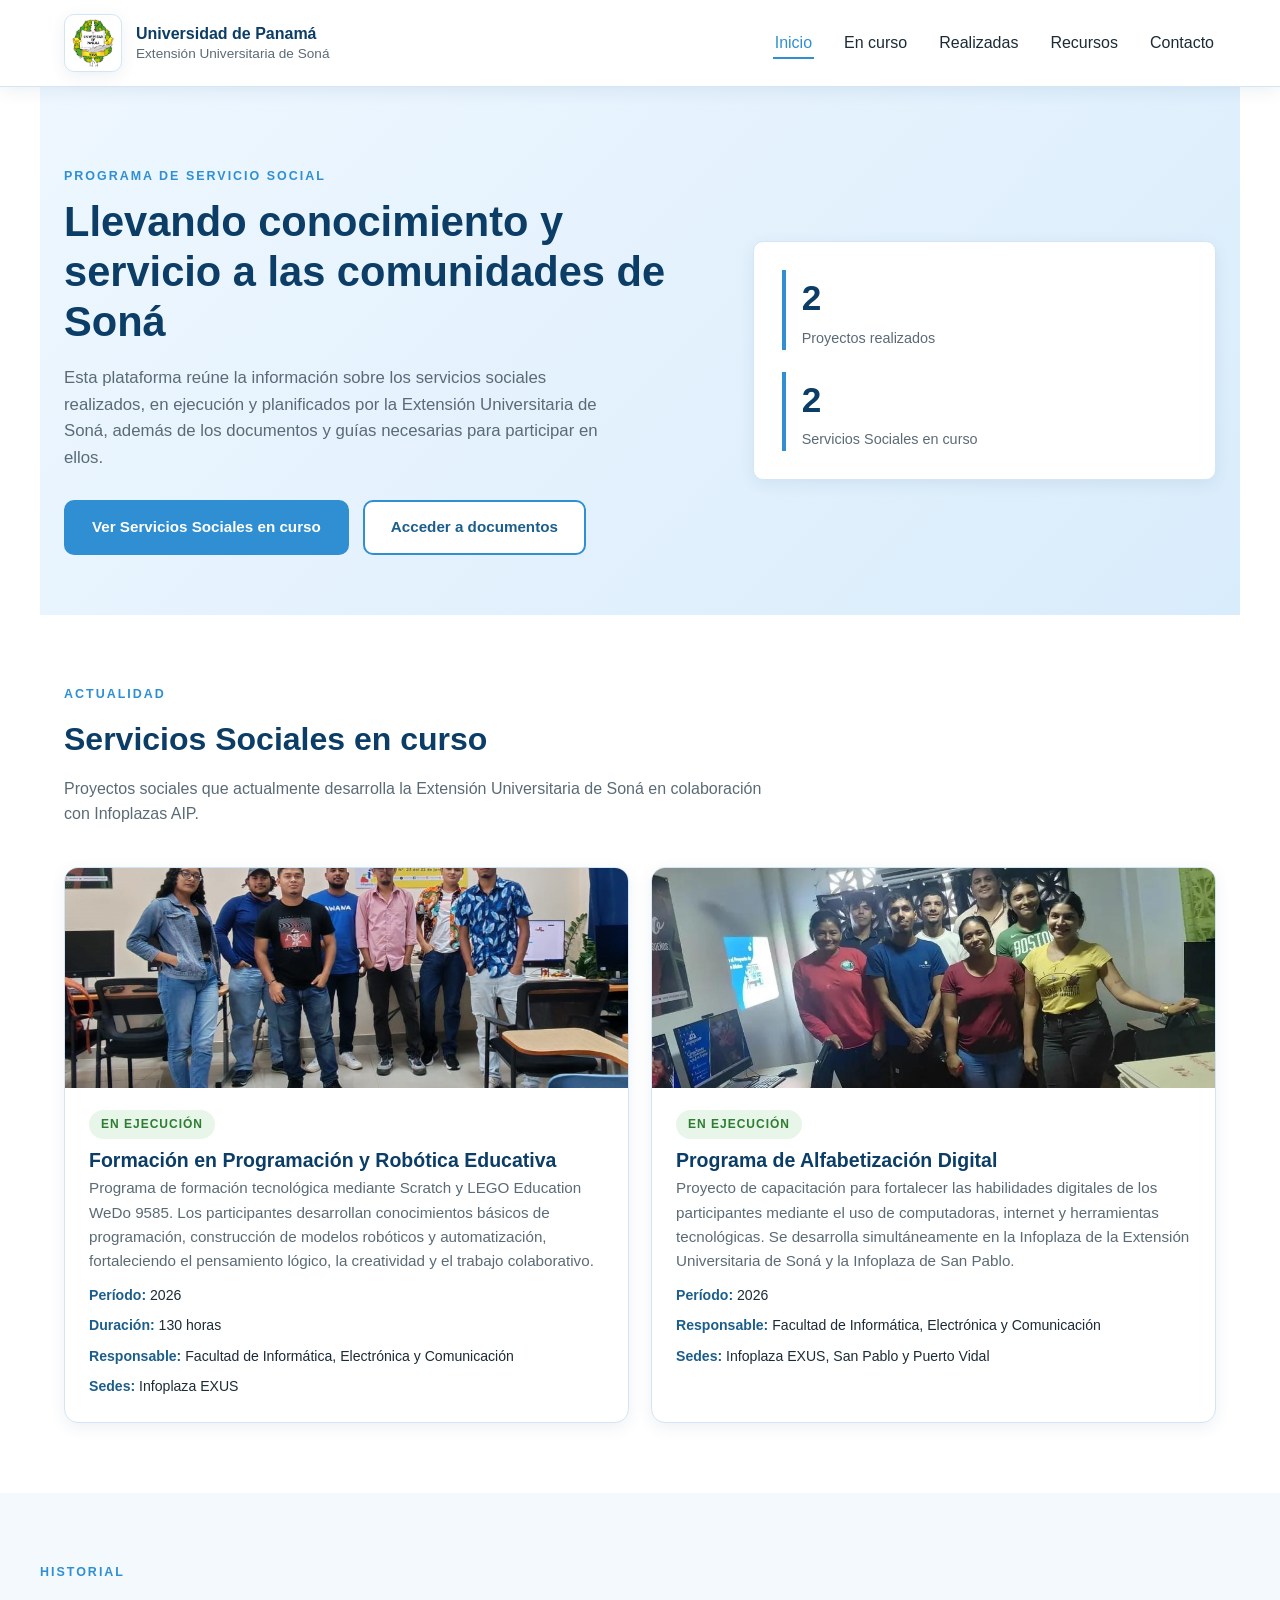
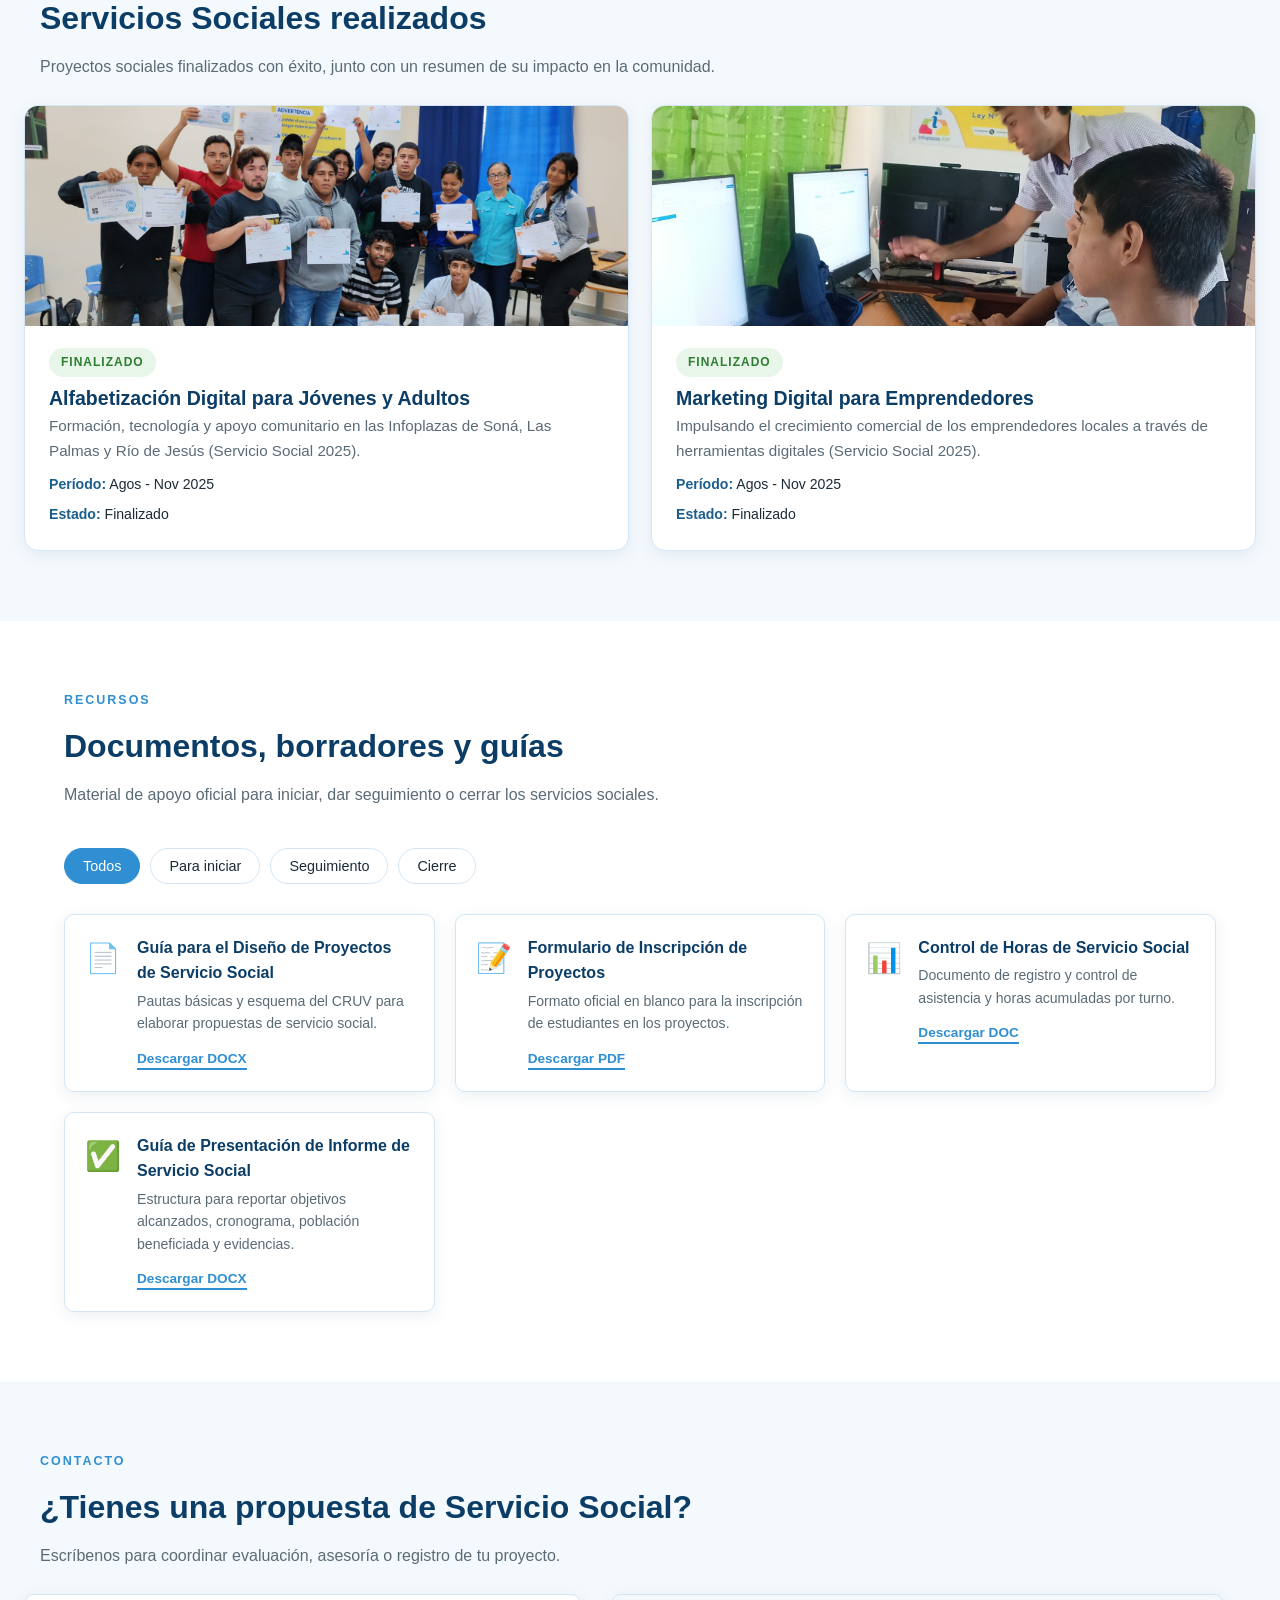
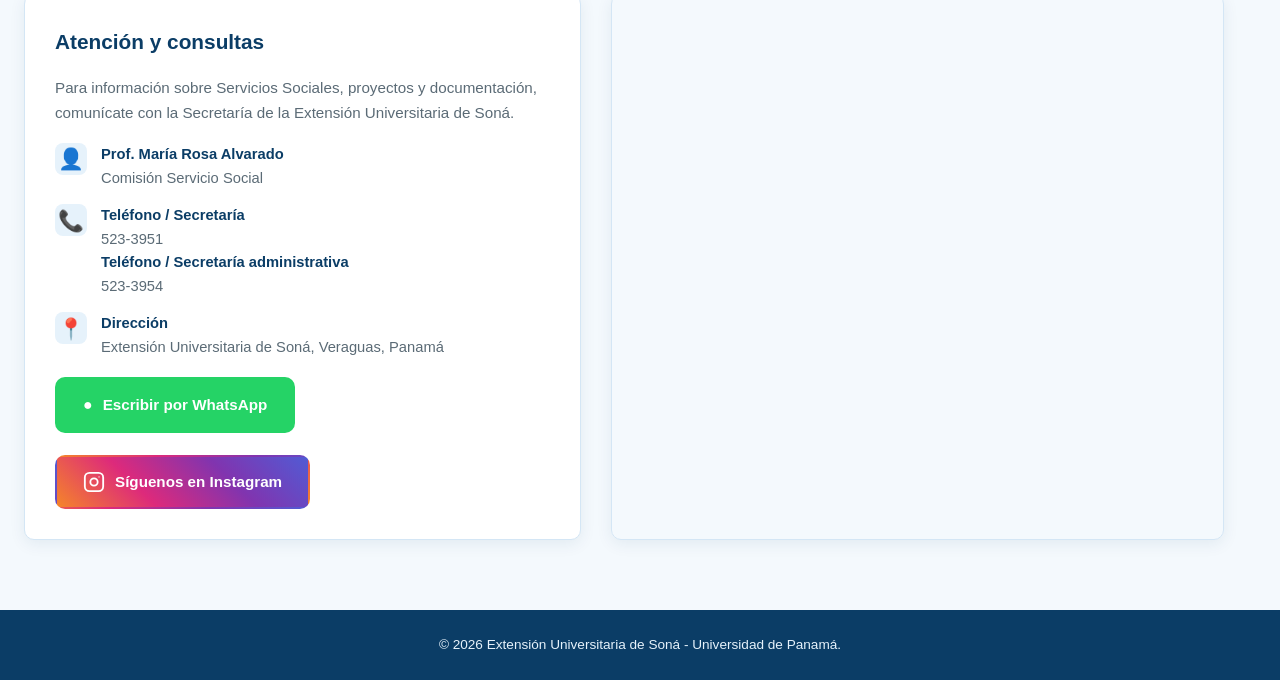
==== commit 5962cad0: "Add files via upload" ====
--- a/index.html
+++ b/index.html
@@ -1,3 +1,4 @@
+
 <!DOCTYPE html>
 <html lang="es">
 <head>
@@ -8,6 +9,7 @@
 </head>
 <body>
 
+<!-- ENCABEZADO -->
 <header class="site-header">
   <div class="header-inner">
     <div class="brand">
@@ -19,6 +21,7 @@
         <span>Extensión Universitaria de Soná</span>
       </div>
     </div>
+
     <nav class="main-nav">
       <button class="nav-toggle" id="navToggle" aria-label="Abrir menú">☰</button>
       <ul id="navMenu">
@@ -32,208 +35,215 @@
   </div>
 </header>
 
+<!-- INICIO -->
 <section class="hero" id="inicio">
   <div class="hero-content">
     <p class="eyebrow">Programa de Servicio Social</p>
+
     <h1>Llevando conocimiento y servicio a las comunidades de Soná</h1>
+
     <p class="hero-text">
-      Esta plataforma reúne la información sobre las labores sociales realizadas, en ejecución
-      y planificadas por la Extensión Universitaria de Soná, además de los documentos y guías
-      necesarias para participar en ellas.
+      Esta plataforma reúne la información sobre los servicios
+      sociales realizados, en ejecución y planificados por la
+      Extensión Universitaria de Soná, además de los documentos
+      y guías necesarias para participar en ellos.
     </p>
+
     <div class="hero-actions">
-      <a href="#en-curso" class="btn btn-primary">Ver labores en curso</a>
-      <a href="#recursos" class="btn btn-secondary">Acceder a documentos</a>
-    </div>
-  </div>
+      <a href="#en-curso" class="btn btn-primary">
+        Ver Servicios Sociales en curso
+      </a>
+      <a href="#recursos" class="btn btn-secondary">
+        Acceder a documentos
+      </a>
+    </div>
+  </div>
+
   <div class="hero-stats">
     <div class="stat">
       <span class="stat-number" data-count="2">0</span>
       <span class="stat-label">Proyectos realizados</span>
     </div>
+
     <div class="stat">
-      <span class="stat-number" data-count="4">0</span>
-      <span class="stat-label">Labores en curso</span>
-    </div>
-    <div class="stat">
-      <span class="stat-number" data-count="6">0</span>
-      <span class="stat-label">Comunidades atendidas</span>
-    </div>
-  </div>
+      <span class="stat-number" data-count="2">0</span>
+      <span class="stat-label">Servicios Sociales en curso</span>
+    </div>
+
+    
 </section>
 
-<!-- LABORES EN CURSO -->
+<!-- SERVICIOS SOCIALES EN CURSO -->
 <section class="section" id="en-curso">
 
-    <div class="section-header">
-        <p class="eyebrow">Actualidad</p>
-        <h2>Labores en curso</h2>
-        <p class="section-desc">
-            Proyectos sociales que actualmente desarrolla la Extensión Universitaria de Soná.
-        </p>
-    </div>
-
-    <div class="card-grid">
-
-    <a href="labores/salud-comunitaria.html" class="card-link">
-    <article class="card">
-
-        <img src="img/salud-comunitaria.jpg"
-             alt="Jornada de Salud Comunitaria"
+  <div class="section-header">
+    <p class="eyebrow">Actualidad</p>
+    <h2>Servicios Sociales en curso</h2>
+    <p class="section-desc">
+      Proyectos sociales que actualmente desarrolla la
+      Extensión Universitaria de Soná en colaboración
+      con Infoplazas AIP.
+    </p>
+  </div>
+
+  <div class="card-grid">
+
+    <!-- ROBÓTICA EDUCATIVA -->
+    <a href="labores/curso/robotica-educativa.html" class="card-link">
+      <article class="card">
+
+        <img src="img/robotica1.jpg"
+             alt="Programa de Robótica Educativa"
              class="card-image">
 
         <span class="tag tag-active">En ejecución</span>
 
-        <h3>Jornada de Salud Comunitaria - El Marañón</h3>
-
-        <p>
-            Brigadas médicas y odontológicas en coordinación con el Ministerio de Salud dirigidas a las familias de la comunidad.
+        <h3>Formación en Programación y Robótica Educativa</h3>
+
+        <p>
+          Programa de formación tecnológica mediante Scratch
+          y LEGO Education WeDo 9585. Los participantes
+          desarrollan conocimientos básicos de programación,
+          construcción de modelos robóticos y automatización,
+          fortaleciendo el pensamiento lógico, la creatividad
+          y el trabajo colaborativo.
         </p>
 
         <ul class="card-meta">
-            <li><strong>Inicio:</strong> Mayo 2026</li>
-            <li><strong>Responsable:</strong> Facultad de Medicina</li>
-            <li><strong>Lugar:</strong> El Marañón, Soná</li>
+          <li><strong>Período:</strong> 2026</li>
+          <li><strong>Duración:</strong> 130 horas</li>
+          <li>
+            <strong>Responsable:</strong>
+            Facultad de Informática, Electrónica y Comunicación
+          </li>
+          <li><strong>Sedes:</strong> Infoplaza EXUS</li>
         </ul>
 
-    </article>
+      </article>
     </a>
 
-    <a href="labores/alfabetizacion.html" class="card-link">
-    <article class="card">
-
-        <img src="img/alfabetizacion.jpg"
-             alt="Alfabetización Digital"
+    <!-- ALFABETIZACIÓN DIGITAL -->
+    <a href="labores/curso/alfabetizacion-digital-2026.html"
+       class="card-link">
+      <article class="card">
+
+        <img src="img/alfabetizacion126.jpeg"
+             alt="Programa de Alfabetización Digital"
              class="card-image">
 
         <span class="tag tag-active">En ejecución</span>
 
-        <h3>Alfabetización Digital para Adultos Mayores</h3>
-
-        <p>
-            Talleres semanales para enseñar el uso de teléfonos inteligentes,
-            internet y trámites digitales a adultos mayores de la zona urbana de Soná.
+        <h3>Programa de Alfabetización Digital</h3>
+
+        <p>
+          Proyecto de capacitación para fortalecer las
+          habilidades digitales de los participantes mediante
+          el uso de computadoras, internet y herramientas
+          tecnológicas. Se desarrolla simultáneamente en
+          la Infoplaza de la Extensión Universitaria de Soná
+          y la Infoplaza de San Pablo.
         </p>
 
         <ul class="card-meta">
-            <li><strong>Inicio:</strong> Abril 2026</li>
-            <li><strong>Responsable:</strong> Facultad de Informática</li>
-            <li><strong>Lugar:</strong> Casa Comunal de Soná</li>
+          <li><strong>Período:</strong> 2026</li>
+          <li>
+            <strong>Responsable:</strong>
+            Facultad de Informática, Electrónica y Comunicación
+          </li>
+          <li>
+            <strong>Sedes:</strong>
+            Infoplaza EXUS, San Pablo y Puerto Vidal
+          </li>
         </ul>
 
-    </article>
+      </article>
     </a>
 
-    <a href="labores/reforestacion.html" class="card-link">
-    <article class="card">
-
-        <img src="img/reforestacion.jpg"
-             alt="Reforestación Quebrada Las Lajas"
-             class="card-image">
-
-        <span class="tag tag-active">En ejecución</span>
-
-        <h3>Reforestación Quebrada Las Lajas</h3>
-
-        <p>
-            Plan de siembra de especies nativas y limpieza del cauce para la
-            recuperación de la microcuenca, en conjunto con MiAmbiente.
-        </p>
-
-        <ul class="card-meta">
-            <li><strong>Inicio:</strong> Marzo 2026</li>
-            <li><strong>Responsable:</strong> Facultad de Ciencias Naturales</li>
-            <li><strong>Lugar:</strong> Quebrada Las Lajas</li>
-        </ul>
-
-    </article>
-    </a>
-
-    <a href="labores/asesoria-legal.html" class="card-link">
-    <article class="card">
-
-        <img src="img/asesoria-legal.jpg"
-             alt="Asesoría Legal Gratuita"
-             class="card-image">
-
-        <span class="tag tag-active">En ejecución</span>
-
-        <h3>Asesoría Legal Gratuita</h3>
-
-        <p>
-            Orientación legal básica para residentes en temas de derecho de
-            familia, propiedad y trámites administrativos.
-        </p>
-
-        <ul class="card-meta">
-            <li><strong>Inicio:</strong> Junio 2026</li>
-            <li><strong>Responsable:</strong> Facultad de Derecho</li>
-            <li><strong>Lugar:</strong> Extensión Universitaria de Soná</li>
-        </ul>
-
-    </article>
-    </a>
-
-    </div>
-
+  </div>
 </section>
 
-<!-- LABORES REALIZADAS -->
+<!-- SERVICIOS SOCIALES REALIZADOS -->
 <section class="section section-alt" id="realizadas">
+
   <div class="section-header">
     <p class="eyebrow">Historial</p>
-    <h2>Labores realizadas</h2>
-    <p class="section-desc">Proyectos sociales finalizados con éxito, junto con un resumen de su impacto en la comunidad.</p>
+    <h2>Servicios Sociales realizados</h2>
+    <p class="section-desc">
+      Proyectos sociales finalizados con éxito,
+      junto con un resumen de su impacto en la comunidad.
+    </p>
     <br>
   </div>
 
   <div class="card-grid">
 
-    <!-- Alfabetización Digital (Realizada) -->
-    <a href="labores/realizadas/alfabetizacion-digital.html" class="card-link">
-        <article class="card">
-            <img src="img/alfabetizacion1.jpeg"
-                 class="card-image"
-                 alt="Alfabetización Digital para Jóvenes y Adultos">
-            <span class="tag">Finalizado</span>
-            <h3>Alfabetización Digital para Jóvenes y Adultos</h3>
-            <p>
-                Formación, tecnología y apoyo comunitario en las Infoplazas de Soná, Las Palmas y Río de Jesús (Servicio Social 2025).
-            </p>
-            <ul class="card-meta">
-                <li><strong>Período:</strong> Agos - Nov 2025</li>
-                <li><strong>Estado:</strong> Finalizado</li>
-            </ul>
-        </article>
+    <!-- ALFABETIZACIÓN DIGITAL 2025 -->
+    <a href="labores/realizadas/alfabetizacion-digital.html"
+       class="card-link">
+      <article class="card">
+
+        <img src="img/alfabetizacion1.jpeg"
+             class="card-image"
+             alt="Alfabetización Digital para Jóvenes y Adultos">
+
+        <span class="tag">Finalizado</span>
+
+        <h3>Alfabetización Digital para Jóvenes y Adultos</h3>
+
+        <p>
+          Formación, tecnología y apoyo comunitario en
+          las Infoplazas de Soná, Las Palmas y Río de Jesús
+          (Servicio Social 2025).
+        </p>
+
+        <ul class="card-meta">
+          <li><strong>Período:</strong> Agos - Nov 2025</li>
+          <li><strong>Estado:</strong> Finalizado</li>
+        </ul>
+
+      </article>
     </a>
 
-    <!-- Marketing Digital (Realizada) -->
-    <a href="labores/realizadas/marketing-digital.html" class="card-link">
-        <article class="card">
-            <img src="img/marketing2.jpeg"
-                 class="card-image"
-                 alt="Marketing Digital para Emprendedores">
-            <span class="tag">Finalizado</span>
-            <h3>Marketing Digital para Emprendedores</h3>
-            <p>
-                Impulsando el crecimiento comercial de los emprendedores locales a través de herramientas digitales (Servicio Social 2025).
-            </p>
-            <ul class="card-meta">
-                <li><strong>Período:</strong> Agos - Nov 2025</li>
-                <li><strong>Estado:</strong> Finalizado</li>
-            </ul>
-        </article>
+    <!-- MARKETING DIGITAL 2025 -->
+    <a href="labores/realizadas/marketing-digital.html"
+       class="card-link">
+      <article class="card">
+
+        <img src="img/marketing2.jpeg"
+             class="card-image"
+             alt="Marketing Digital para Emprendedores">
+
+        <span class="tag">Finalizado</span>
+
+        <h3>Marketing Digital para Emprendedores</h3>
+
+        <p>
+          Impulsando el crecimiento comercial de los
+          emprendedores locales a través de herramientas
+          digitales (Servicio Social 2025).
+        </p>
+
+        <ul class="card-meta">
+          <li><strong>Período:</strong> Agos - Nov 2025</li>
+          <li><strong>Estado:</strong> Finalizado</li>
+        </ul>
+
+      </article>
     </a>
 
   </div>
 </section>
 
-<!-- RECURSOS / DOCUMENTOS -->
+<!-- RECURSOS Y DOCUMENTOS -->
 <section class="section" id="recursos">
+
   <div class="section-header">
     <p class="eyebrow">Recursos</p>
     <h2>Documentos, borradores y guías</h2>
-    <p class="section-desc">Material de apoyo oficial para iniciar, dar seguimiento o cerrar las labores sociales.</p>
+    <p class="section-desc">
+      Material de apoyo oficial para iniciar, dar
+      seguimiento o cerrar los servicios sociales.
+    </p>
   </div>
 
   <div class="resource-filters">
@@ -244,12 +254,19 @@
   </div>
 
   <div class="resource-grid">
+
     <article class="resource-card" data-category="inicio">
       <div class="resource-icon">📄</div>
       <div class="resource-info">
         <h3>Guía para el Diseño de Proyectos de Servicio Social</h3>
-        <p>Pautas básicas y esquema del CRUV para elaborar propuestas de servicio social.</p>
-        <a href="recursos/GUIA_PARA_EL_DISENO_DE_PROYECTOS_DE_SS.docx" download class="resource-link">Descargar DOCX</a>
+        <p>
+          Pautas básicas y esquema del CRUV para
+          elaborar propuestas de servicio social.
+        </p>
+        <a href="recursos/GUIA_PARA_EL_DISENO_DE_PROYECTOS_DE_SS.docx"
+           download class="resource-link">
+          Descargar DOCX
+        </a>
       </div>
     </article>
 
@@ -257,8 +274,14 @@
       <div class="resource-icon">📝</div>
       <div class="resource-info">
         <h3>Formulario de Inscripción de Proyectos</h3>
-        <p>Formato oficial en blanco para la inscripción de estudiantes en los proyectos.</p>
-        <a href="recursos/Formulario_Inscripcion_Servicio_Social_En_Blanco.pdf" download class="resource-link">Descargar PDF</a>
+        <p>
+          Formato oficial en blanco para la inscripción
+          de estudiantes en los proyectos.
+        </p>
+        <a href="recursos/Formulario_Inscripcion_Servicio_Social_En_Blanco.pdf"
+           download class="resource-link">
+          Descargar PDF
+        </a>
       </div>
     </article>
 
@@ -266,8 +289,14 @@
       <div class="resource-icon">📊</div>
       <div class="resource-info">
         <h3>Control de Horas de Servicio Social</h3>
-        <p>Documento de registro y control de asistencia y horas acumuladas por turno.</p>
-        <a href="recursos/Control_de_horas_de_Servicio_Social.doc" download class="resource-link">Descargar DOC</a>
+        <p>
+          Documento de registro y control de asistencia
+          y horas acumuladas por turno.
+        </p>
+        <a href="recursos/Control_de_horas_de_Servicio_Social.doc"
+           download class="resource-link">
+          Descargar DOC
+        </a>
       </div>
     </article>
 
@@ -275,28 +304,47 @@
       <div class="resource-icon">✅</div>
       <div class="resource-info">
         <h3>Guía de Presentación de Informe de Servicio Social</h3>
-        <p>Estructura para reportar objetivos alcanzados, cronograma, población beneficiada y evidencias.</p>
-        <a href="recursos/Guia_de_presentacion_de_informe_de_Servicio_Social.docx" download class="resource-link">Descargar DOCX</a>
+        <p>
+          Estructura para reportar objetivos alcanzados,
+          cronograma, población beneficiada y evidencias.
+        </p>
+        <a href="recursos/Guia_de_presentacion_de_informe_de_Servicio_Social.docx"
+           download class="resource-link">
+          Descargar DOCX
+        </a>
       </div>
     </article>
+
   </div>
 </section>
 
 <!-- CONTACTO -->
 <section class="section section-alt" id="contacto">
+
   <div class="section-header">
     <p class="eyebrow">Contacto</p>
-    <h2>¿Tienes una propuesta de labor social?</h2>
-    <p class="section-desc">Escríbenos para coordinar evaluación, asesoría o registro de tu proyecto.</p>
+    <h2>¿Tienes una propuesta de Servicio Social?</h2>
+    <p class="section-desc">
+      Escríbenos para coordinar evaluación,
+      asesoría o registro de tu proyecto.
+    </p>
     <br>
   </div>
 
   <div class="contact-grid">
+
     <div class="contact-info">
+
       <h3>Atención y consultas</h3>
-      <p class="contact-text">Para información sobre labores sociales, proyectos y documentación, comunícate con la Secretaría de la Extensión Universitaria de Soná.</p>
+
+      <p class="contact-text">
+        Para información sobre Servicios Sociales, proyectos
+        y documentación, comunícate con la Secretaría de
+        la Extensión Universitaria de Soná.
+      </p>
 
       <ul class="consult-list contact-list">
+
         <li>
           <span class="contact-icon">👤</span>
           <div>
@@ -304,13 +352,17 @@
             <span>Comisión Servicio Social</span>
           </div>
         </li>
+
         <li>
           <span class="contact-icon">📞</span>
           <div>
             <strong>Teléfono / Secretaría</strong>
-            <span>(507) 998-4521</span>
+            <span>523-3951</span>
+            <strong>Teléfono / Secretaría administrativa</strong>
+            <span>523-3954</span>
           </div>
         </li>
+
         <li>
           <span class="contact-icon">📍</span>
           <div>
@@ -318,18 +370,58 @@
             <span>Extensión Universitaria de Soná, Veraguas, Panamá</span>
           </div>
         </li>
+
       </ul>
 
-      <a href="https://wa.me/50769845210" target="_blank" rel="noopener" class="btn btn-whatsapp">
-        <span class="whatsapp-icon">●</span> Escribir por WhatsApp
+      <!-- WHATSAPP ORIGINAL -->
+      <a href="https://wa.me/50769845210"
+         target="_blank"
+         rel="noopener"
+         class="btn btn-whatsapp">
+        <span class="whatsapp-icon">●</span>
+        Escribir por WhatsApp
       </a>
 
+      <!-- INSTAGRAM ACTUALIZADO -->
       <div class="social-links">
-        <span class="social-label">Síguenos:</span>
-        <a href="#" target="_blank" rel="noopener" class="social-icon" aria-label="Instagram">ig</a>
-      </div>
-    </div>
-
+
+        <a href="https://www.instagram.com/up.exus/"
+           target="_blank"
+           rel="noopener noreferrer"
+           class="btn btn-instagram"
+           aria-label="Visitar Instagram de EXUS">
+
+          <svg xmlns="http://www.w3.org/2000/svg"
+               width="22"
+               height="22"
+               viewBox="0 0 24 24"
+               fill="none"
+               stroke="currentColor"
+               stroke-width="2"
+               stroke-linecap="round"
+               stroke-linejoin="round"
+               aria-hidden="true">
+
+            <rect x="2" y="2"
+                  width="20" height="20"
+                  rx="5" ry="5"></rect>
+
+            <circle cx="12" cy="12" r="4"></circle>
+
+            <circle cx="17.5" cy="6.5"
+                    r="0.7"
+                    fill="currentColor"
+                    stroke="none"></circle>
+          </svg>
+
+          Síguenos en Instagram
+
+        </a>
+      </div>
+
+    </div>
+
+    <!-- MAPA DE UBICACIÓN -->
     <div class="contact-map">
       <iframe
         title="Ubicación de la Extensión Universitaria de Soná"
@@ -337,18 +429,21 @@
         width="100%"
         height="100%"
         style="border:0;"
-        allowfullscreen=""
+        allowfullscreen
         loading="lazy"
         referrerpolicy="no-referrer-when-downgrade">
       </iframe>
     </div>
+
   </div>
 </section>
 
+<!-- PIE DE PÁGINA -->
 <footer class="site-footer">
   <p>&copy; 2026 Extensión Universitaria de Soná - Universidad de Panamá.</p>
 </footer>
 
 <script src="script.js"></script>
+
 </body>
-</html>+</html>
--- a/styles.css
+++ b/styles.css
@@ -886,4 +886,61 @@
 
 }
 
-}+}
+
+
+/* ==========================================
+   BOTÓN DE INSTAGRAM
+   EXTENSIÓN UNIVERSITARIA DE SONÁ
+========================================== */
+
+.btn-instagram {
+    display: inline-flex;
+    align-items: center;
+    justify-content: center;
+    gap: 10px;
+
+    background: linear-gradient(
+        45deg,
+        #f58529,
+        #dd2a7b,
+        #8134af,
+        #515bd4
+    );
+
+    color: #ffffff;
+    align-self: flex-start;
+    border: 2px solid transparent;
+    font-weight: 600;
+    text-decoration: none;
+
+    transition:
+        transform 0.3s ease,
+        box-shadow 0.3s ease;
+}
+
+.btn-instagram:hover {
+    transform: translateY(-2px);
+    box-shadow: 0 6px 18px rgba(221, 42, 123, 0.3);
+    color: #ffffff;
+}
+
+.btn-instagram svg {
+    flex-shrink: 0;
+}
+
+/* Instagram debajo del botón de WhatsApp */
+.social-links {
+    display: flex;
+    flex-direction: column;
+    align-items: flex-start;
+    gap: 12px;
+    margin-top: 4px;
+}
+
+/* Adaptación para teléfonos */
+@media (max-width: 768px) {
+    .btn-instagram {
+        text-align: center;
+    }
+}
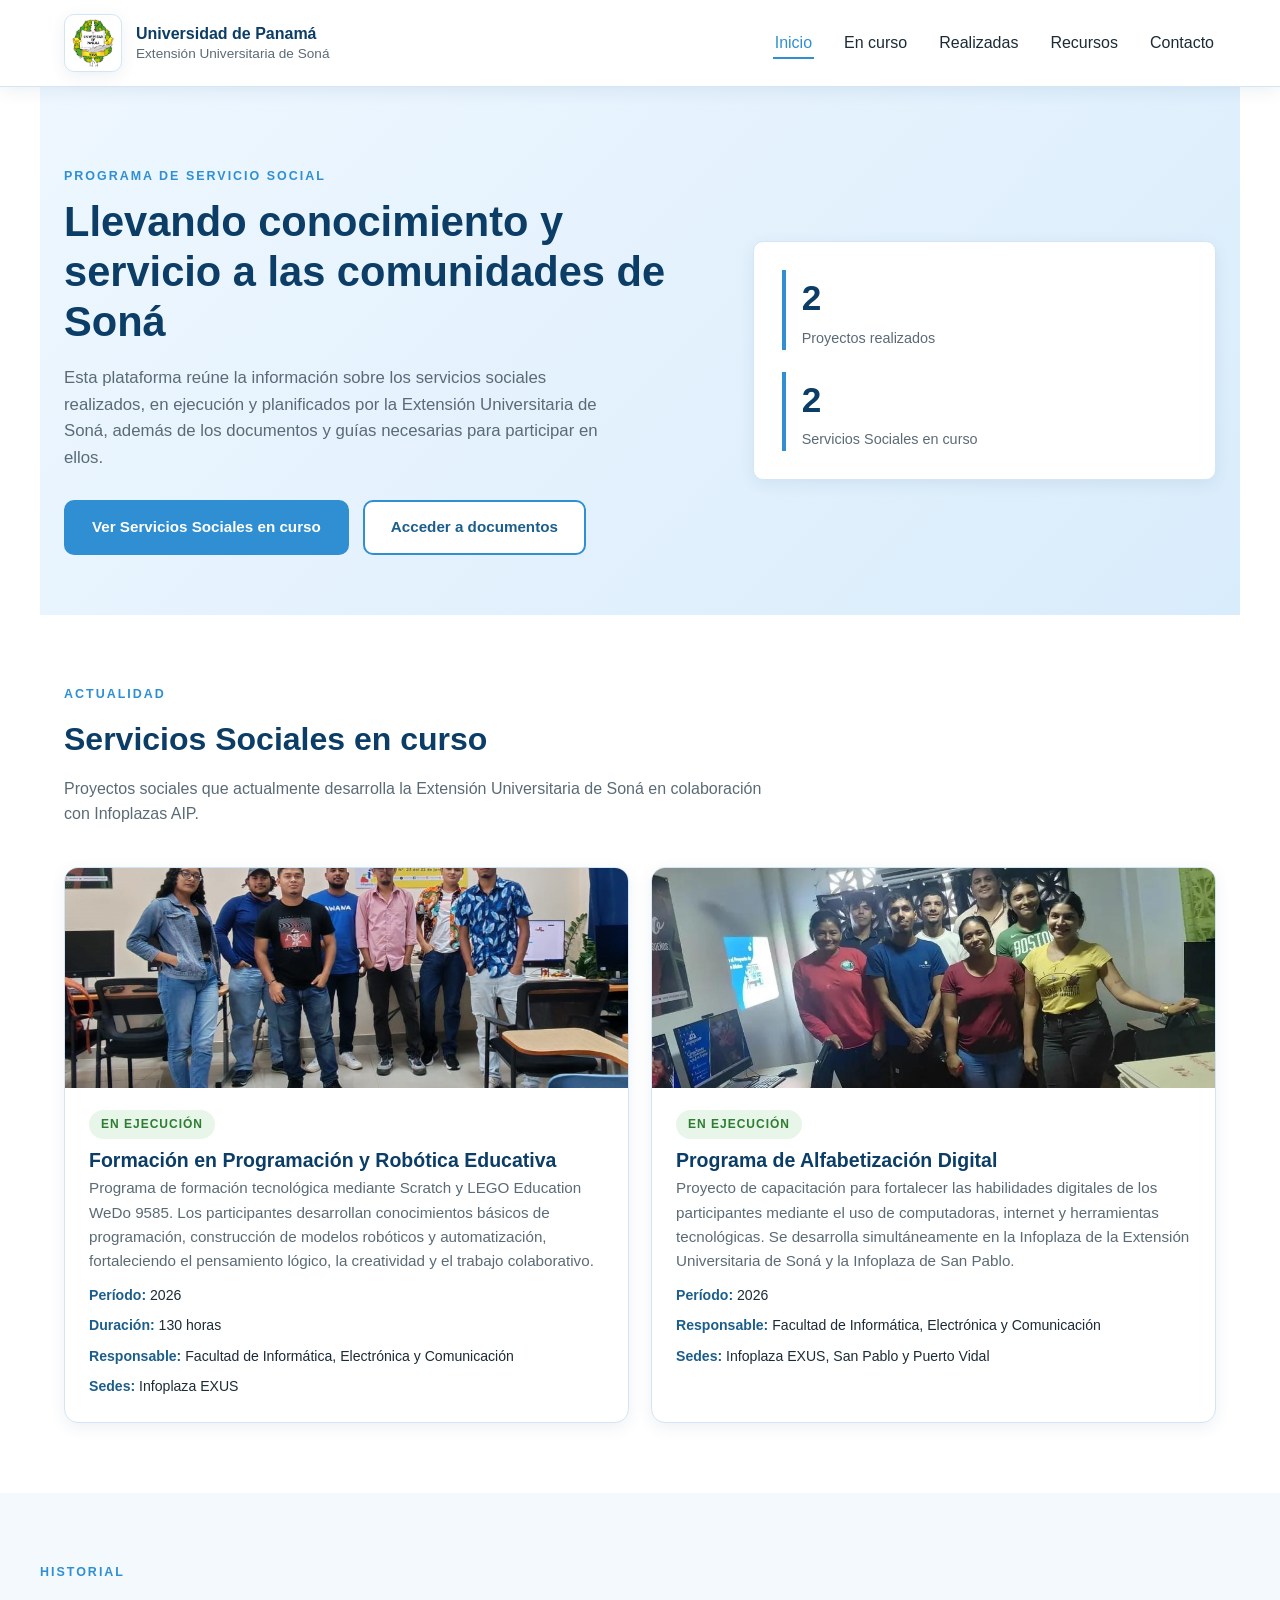
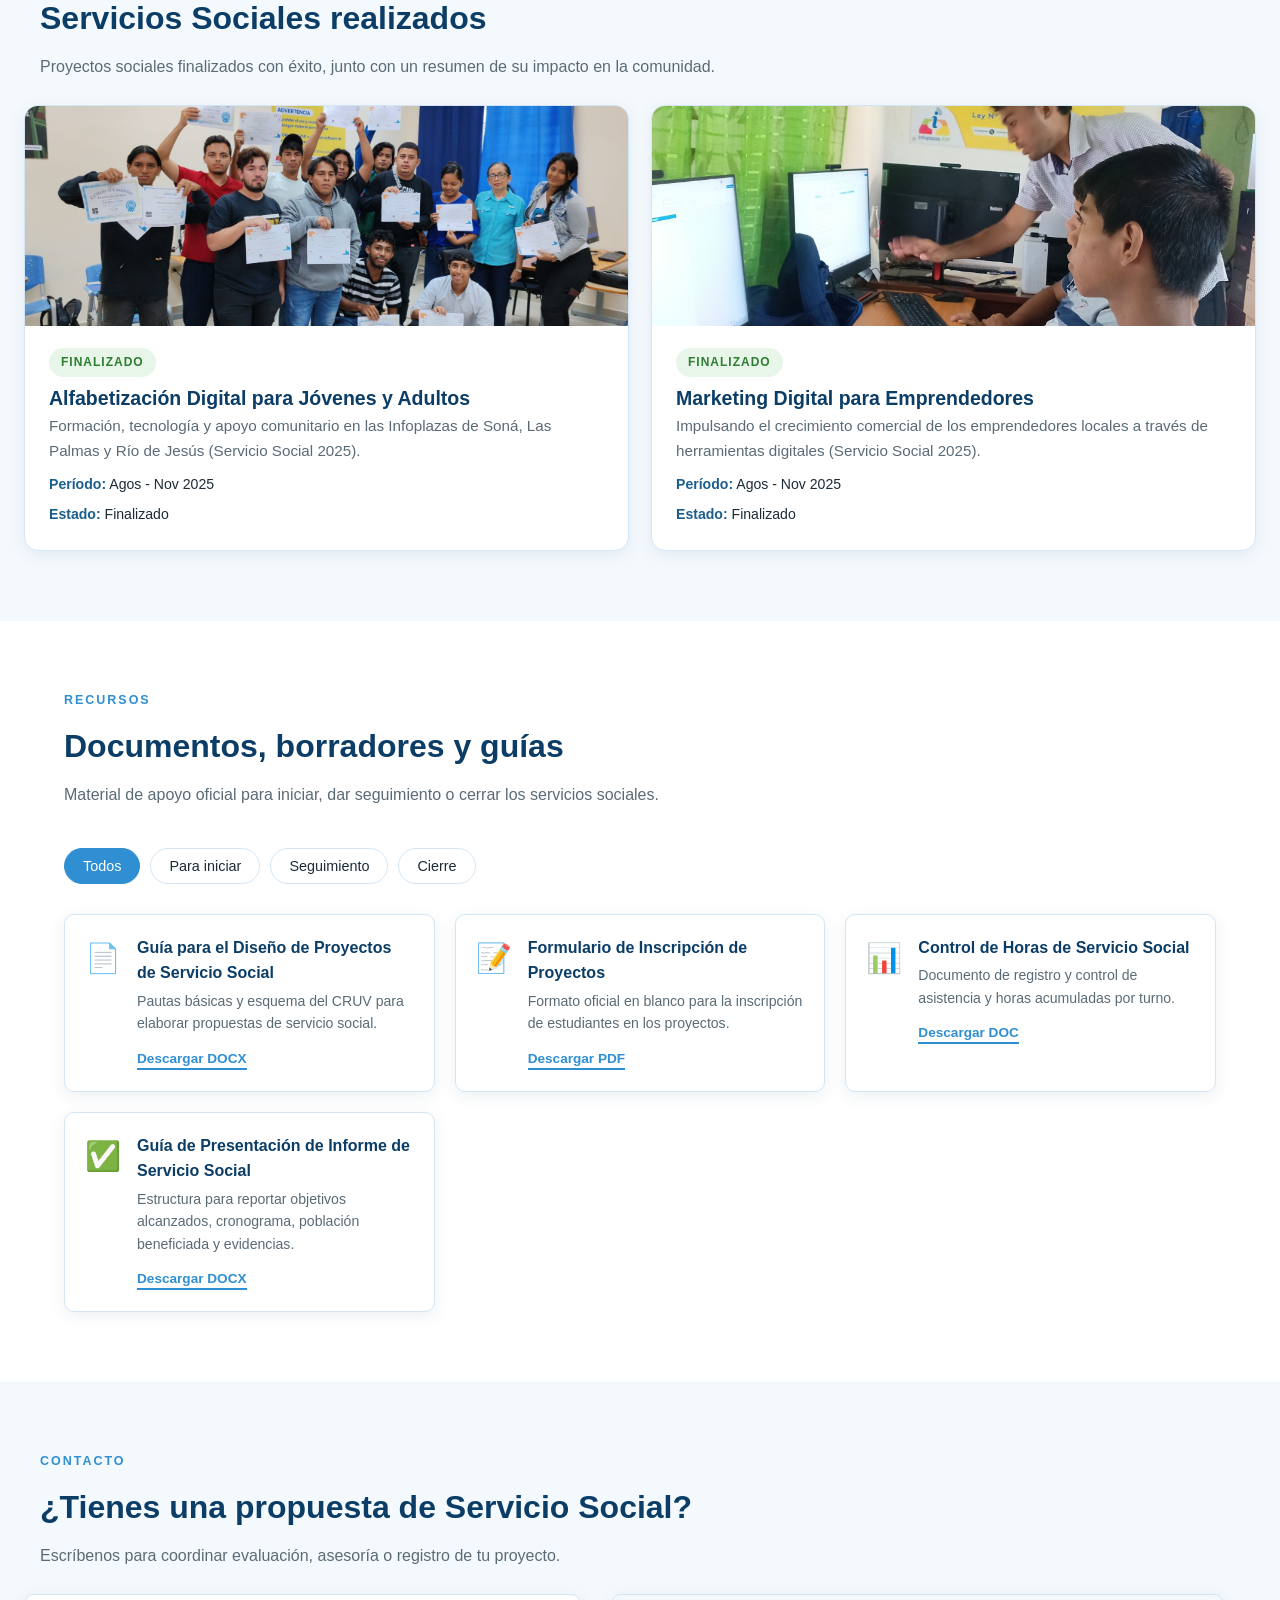
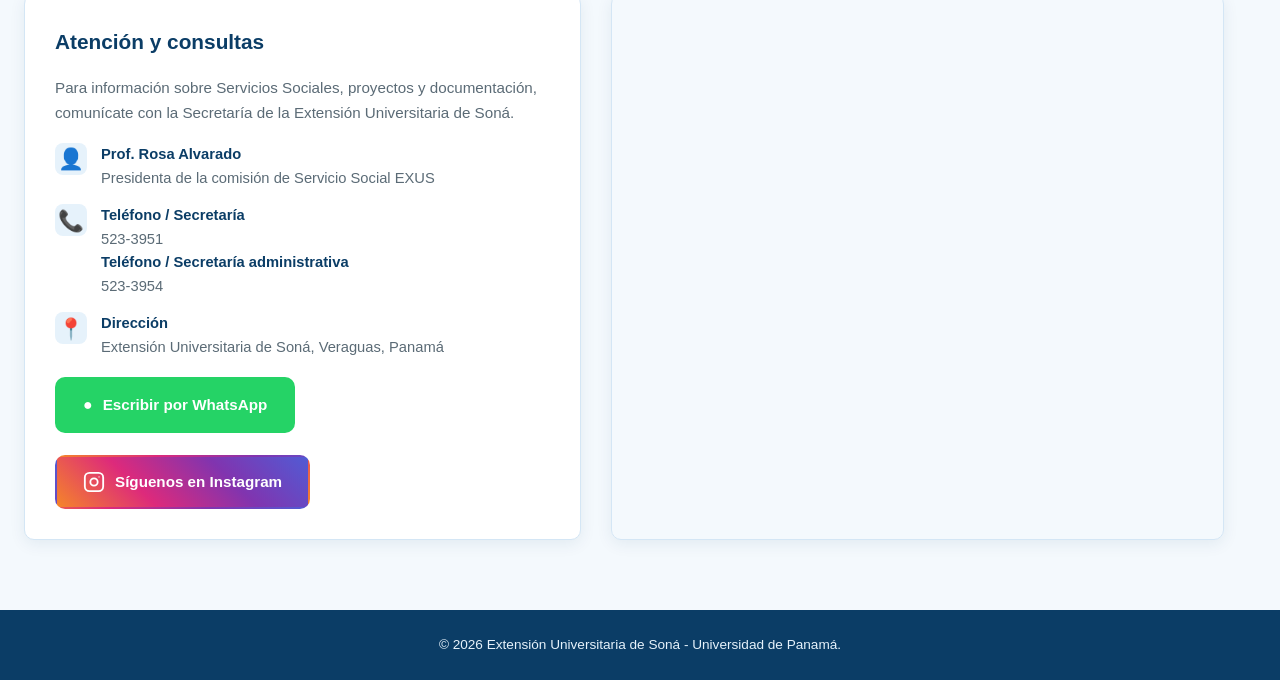
==== commit 4087df67: "Update index.html" ====
--- a/index.html
+++ b/index.html
@@ -348,8 +348,8 @@
         <li>
           <span class="contact-icon">👤</span>
           <div>
-            <strong>Prof. María Rosa Alvarado</strong>
-            <span>Comisión Servicio Social</span>
+            <strong>Prof. Rosa Alvarado</strong>
+            <span>Presidenta de la comisión de Servicio Social EXUS</span>
           </div>
         </li>
 
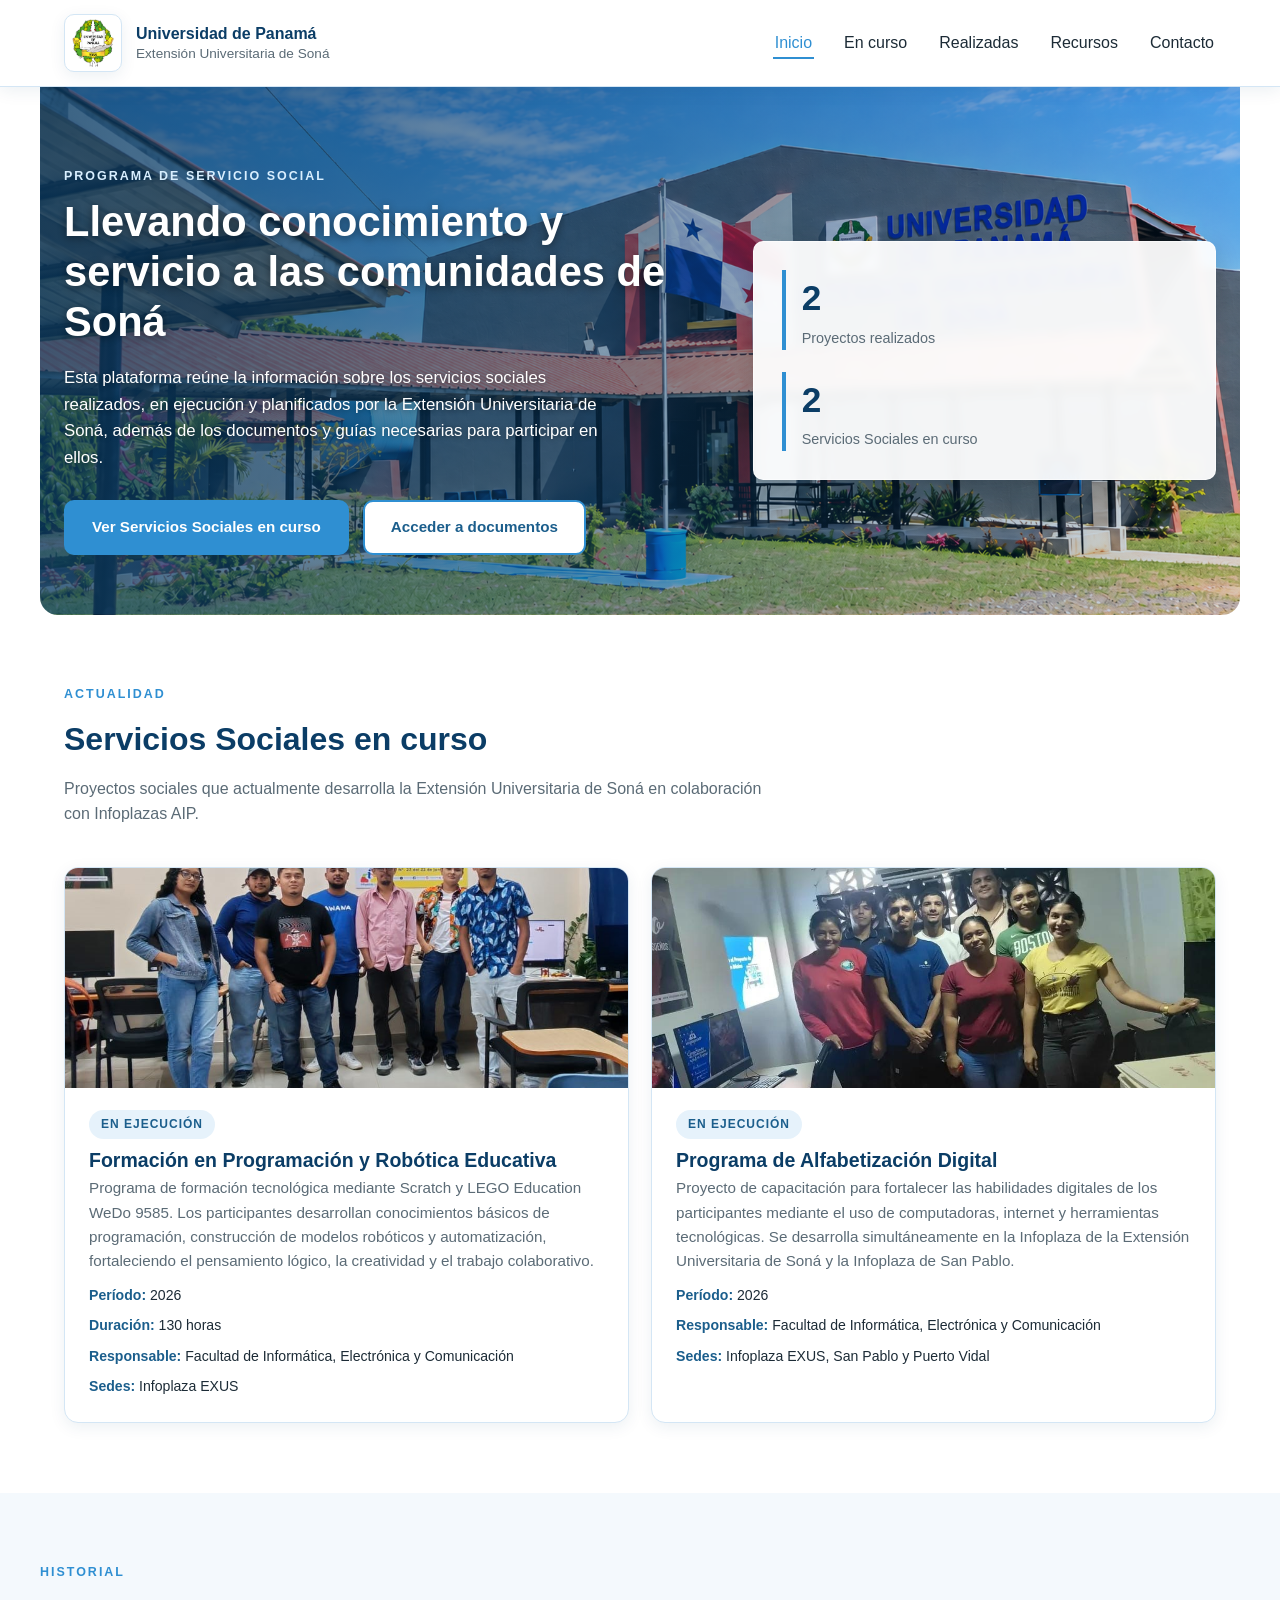
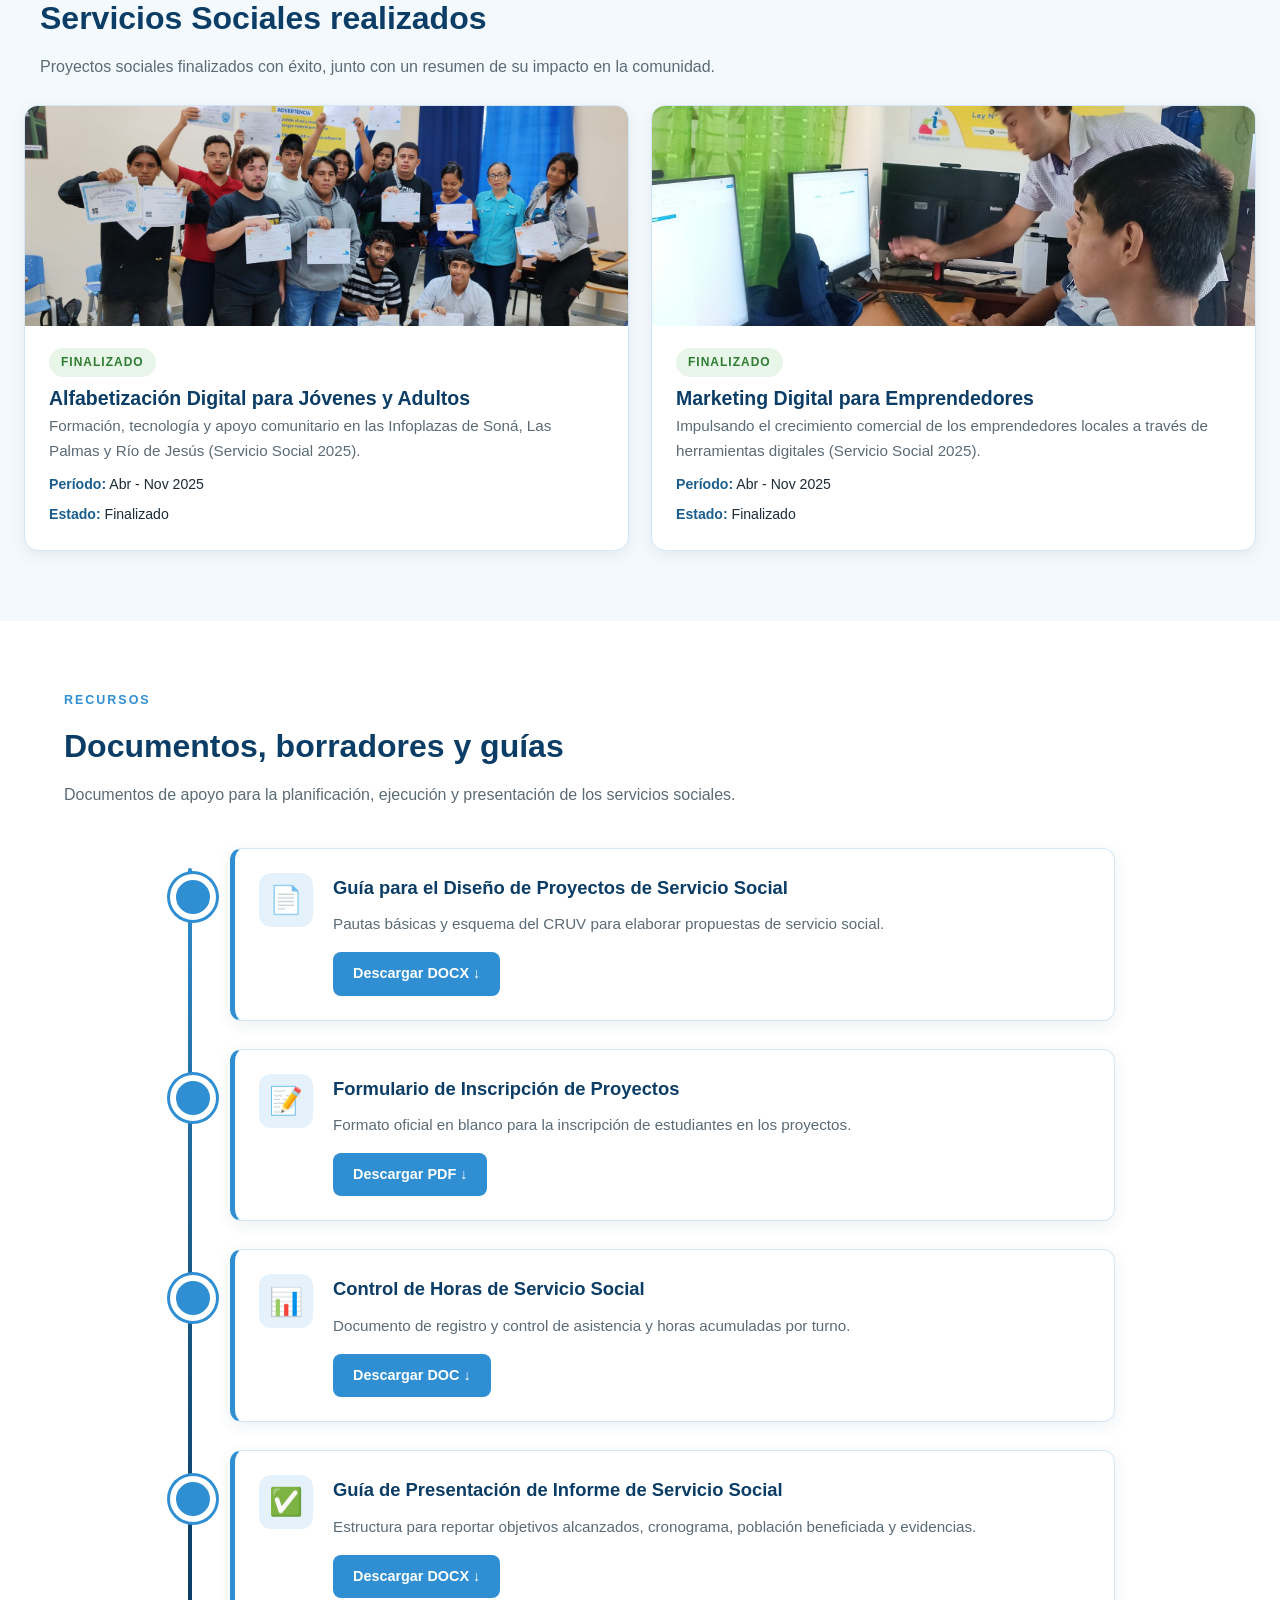
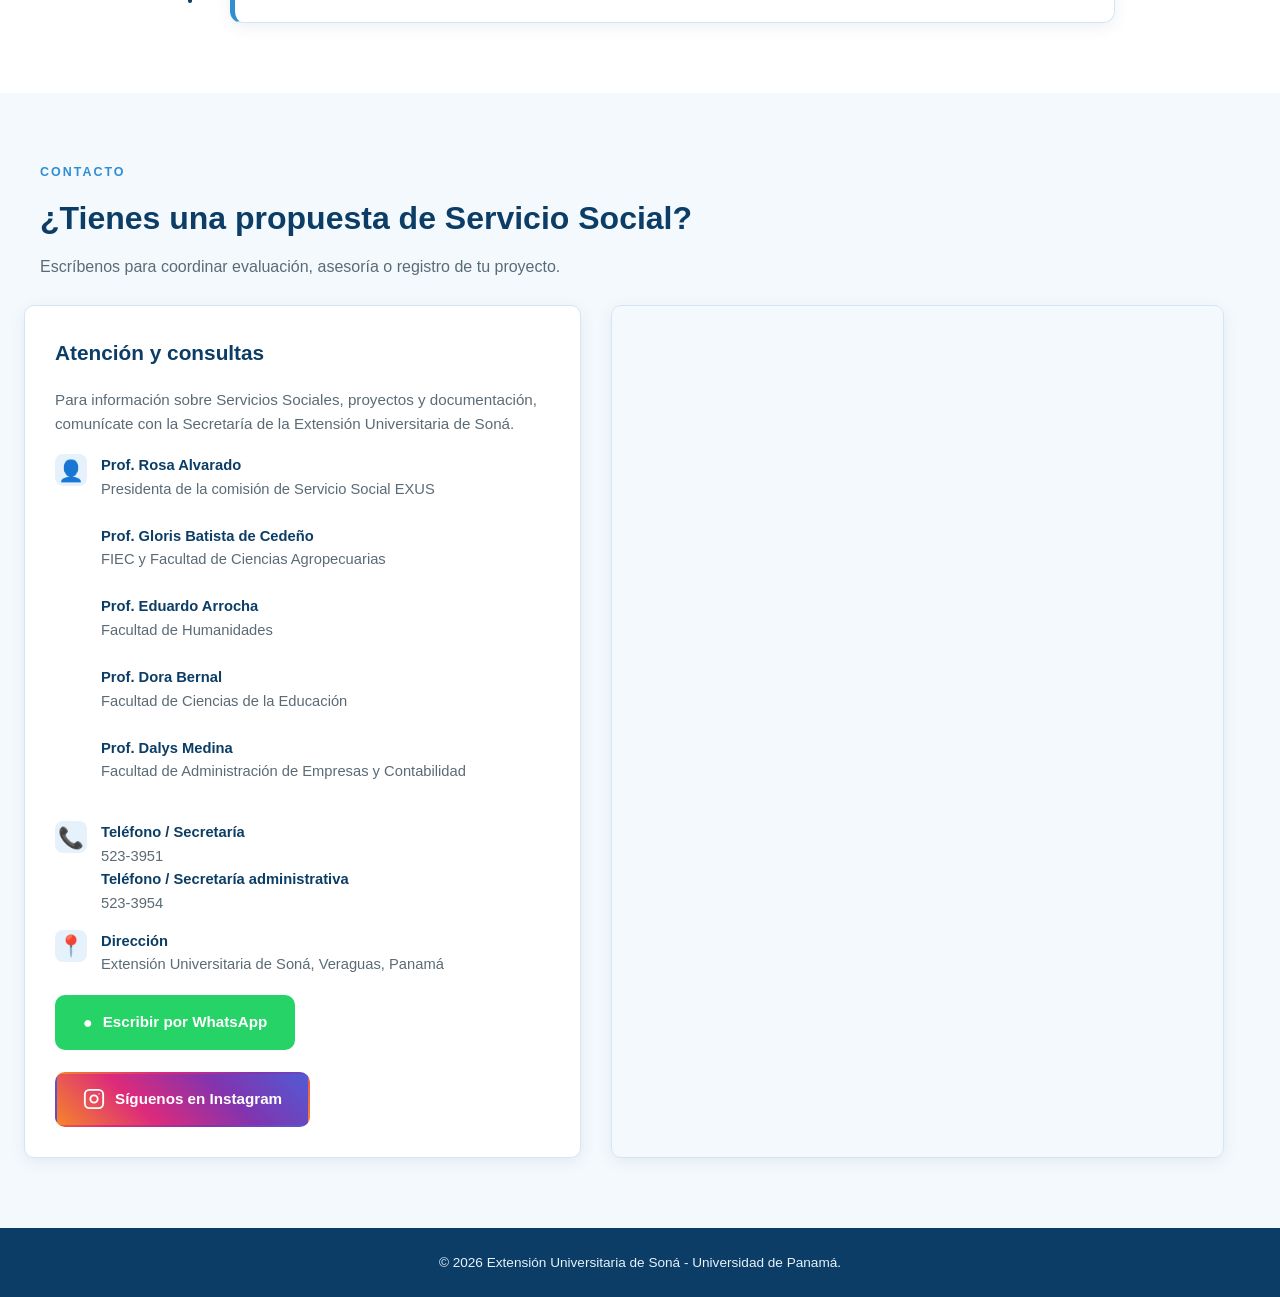
==== commit fcba8b34: "Add files via upload" ====
--- a/index.html
+++ b/index.html
@@ -69,7 +69,7 @@
       <span class="stat-number" data-count="2">0</span>
       <span class="stat-label">Servicios Sociales en curso</span>
     </div>
-
+  </div>  
     
 </section>
 
@@ -197,7 +197,7 @@
         </p>
 
         <ul class="card-meta">
-          <li><strong>Período:</strong> Agos - Nov 2025</li>
+          <li><strong>Período:</strong> Abr - Nov 2025</li>
           <li><strong>Estado:</strong> Finalizado</li>
         </ul>
 
@@ -224,7 +224,7 @@
         </p>
 
         <ul class="card-meta">
-          <li><strong>Período:</strong> Agos - Nov 2025</li>
+          <li><strong>Período:</strong> Abr - Nov 2025</li>
           <li><strong>Estado:</strong> Finalizado</li>
         </ul>
 
@@ -233,6 +233,9 @@
 
   </div>
 </section>
+
+<!-- RECURSOS Y DOCUMENTOS -->
+
 
 <!-- RECURSOS Y DOCUMENTOS -->
 <section class="section" id="recursos">
@@ -241,82 +244,118 @@
     <p class="eyebrow">Recursos</p>
     <h2>Documentos, borradores y guías</h2>
     <p class="section-desc">
-      Material de apoyo oficial para iniciar, dar
-      seguimiento o cerrar los servicios sociales.
+      Documentos de apoyo para la planificación,
+      ejecución y presentación de los servicios sociales.
     </p>
   </div>
 
-  <div class="resource-filters">
-    <button class="filter-btn active" data-filter="todos">Todos</button>
-    <button class="filter-btn" data-filter="inicio">Para iniciar</button>
-    <button class="filter-btn" data-filter="seguimiento">Seguimiento</button>
-    <button class="filter-btn" data-filter="cierre">Cierre</button>
-  </div>
-
-  <div class="resource-grid">
-
-    <article class="resource-card" data-category="inicio">
-      <div class="resource-icon">📄</div>
-      <div class="resource-info">
+  <div class="resource-timeline">
+
+    <!-- DOCUMENTO 1 -->
+    <article class="timeline-document">
+
+      <div class="timeline-marker"></div>
+
+      <div class="timeline-document-icon">📄</div>
+
+      <div class="timeline-document-info">
         <h3>Guía para el Diseño de Proyectos de Servicio Social</h3>
+
         <p>
           Pautas básicas y esquema del CRUV para
           elaborar propuestas de servicio social.
         </p>
-        <a href="recursos/GUIA_PARA_EL_DISENO_DE_PROYECTOS_DE_SS.docx"
-           download class="resource-link">
-          Descargar DOCX
+
+        <a
+          href="recursos/GUIA_PARA_EL_DISENO_DE_PROYECTOS_DE_SS.docx"
+          download
+          class="timeline-download">
+          Descargar DOCX ↓
         </a>
       </div>
+
     </article>
 
-    <article class="resource-card" data-category="inicio">
-      <div class="resource-icon">📝</div>
-      <div class="resource-info">
+    <!-- DOCUMENTO 2 -->
+    <article class="timeline-document">
+
+      <div class="timeline-marker"></div>
+
+      <div class="timeline-document-icon">📝</div>
+
+      <div class="timeline-document-info">
         <h3>Formulario de Inscripción de Proyectos</h3>
+
         <p>
           Formato oficial en blanco para la inscripción
           de estudiantes en los proyectos.
         </p>
-        <a href="recursos/Formulario_Inscripcion_Servicio_Social_En_Blanco.pdf"
-           download class="resource-link">
-          Descargar PDF
+
+        <a
+          href="recursos/Formulario_Inscripcion_Servicio_Social_En_Blanco.pdf"
+          download
+          class="timeline-download">
+          Descargar PDF ↓
         </a>
       </div>
+
     </article>
 
-    <article class="resource-card" data-category="seguimiento">
-      <div class="resource-icon">📊</div>
-      <div class="resource-info">
+    <!-- DOCUMENTO 3 -->
+    <article class="timeline-document">
+
+      <div class="timeline-marker"></div>
+
+      <div class="timeline-document-icon">📊</div>
+
+      <div class="timeline-document-info">
         <h3>Control de Horas de Servicio Social</h3>
+
         <p>
           Documento de registro y control de asistencia
           y horas acumuladas por turno.
         </p>
-        <a href="recursos/Control_de_horas_de_Servicio_Social.doc"
-           download class="resource-link">
-          Descargar DOC
+
+        <a
+          href="recursos/Control_de_horas_de_Servicio_Social.doc"
+          download
+          class="timeline-download">
+          Descargar DOC ↓
         </a>
       </div>
+
     </article>
 
-    <article class="resource-card" data-category="cierre">
-      <div class="resource-icon">✅</div>
-      <div class="resource-info">
+    <!-- DOCUMENTO 4 -->
+    <article class="timeline-document">
+
+      <div class="timeline-marker"></div>
+
+      <div class="timeline-document-icon">✅</div>
+
+      <div class="timeline-document-info">
         <h3>Guía de Presentación de Informe de Servicio Social</h3>
+
         <p>
           Estructura para reportar objetivos alcanzados,
           cronograma, población beneficiada y evidencias.
         </p>
-        <a href="recursos/Guia_de_presentacion_de_informe_de_Servicio_Social.docx"
-           download class="resource-link">
-          Descargar DOCX
+
+        <a
+          href="recursos/Guia_de_presentacion_de_informe_de_Servicio_Social.docx"
+          download
+          class="timeline-download">
+          Descargar DOCX ↓
         </a>
       </div>
+
     </article>
 
   </div>
+
 </section>
+
+
 
 <!-- CONTACTO -->
 <section class="section section-alt" id="contacto">
@@ -349,7 +388,16 @@
           <span class="contact-icon">👤</span>
           <div>
             <strong>Prof. Rosa Alvarado</strong>
-            <span>Presidenta de la comisión de Servicio Social EXUS</span>
+            <span>Presidenta de la comisión de Servicio Social EXUS</span><br>
+            <strong>Prof. Gloris Batista de Cedeño</strong>
+            <span>FIEC y Facultad de Ciencias Agropecuarias</span><br>
+            <strong>Prof. Eduardo Arrocha</strong>
+            <span>Facultad de Humanidades</span><br>
+            <strong>Prof. Dora Bernal </strong>
+            <span>Facultad de Ciencias de la Educación</span><br>
+            <strong>Prof. Dalys Medina</strong>
+            <span>Facultad de Administración de Empresas y Contabilidad</span><br>
+            
           </div>
         </li>
 
--- a/styles.css
+++ b/styles.css
@@ -1,898 +1,874 @@
+
+/* ==========================================
+   VARIABLES DE COLOR - EXUS
+========================================== */
+
 :root {
-  --blue-darkest: #0b3d66;
-  --blue-dark: #1b5e8c;
-  --blue-primary: #2f8fd2;
-  --blue-light: #e6f2fb;
-  --blue-pale: #f4f9fd;
-  --accent: #ffb703;
-  --text-dark: #1c2b36;
-  --text-muted: #5b6b76;
-  --white: #ffffff;
-  --border: #d4e6f5;
-  --radius: 10px;
-  --shadow: 0 4px 16px rgba(11, 61, 102, 0.08);
-}
-
-* { margin: 0; padding: 0; box-sizing: border-box; }
-
-html { scroll-behavior: smooth; }
+    --blue-darkest: #0b3d66;
+    --blue-dark: #1b5e8c;
+    --blue-primary: #2f8fd2;
+    --blue-light: #e6f2fb;
+    --blue-pale: #f4f9fd;
+    --accent: #ffb703;
+    --text-dark: #1c2b36;
+    --text-muted: #5b6b76;
+    --white: #ffffff;
+    --border: #d4e6f5;
+    --radius: 10px;
+    --shadow: 0 4px 16px rgba(11, 61, 102, 0.08);
+}
+
+/* ==========================================
+   ESTILOS GENERALES
+========================================== */
+
+* {
+    margin: 0;
+    padding: 0;
+    box-sizing: border-box;
+}
+
+html {
+    scroll-behavior: smooth;
+}
 
 body {
-  font-family: 'Segoe UI', Tahoma, Geneva, Verdana, sans-serif;
-  color: var(--text-dark);
-  background: var(--white);
-  line-height: 1.6;
-}
-
-img{
-
-    max-width:100%;
-    display:block;
-
-}
-
-
-a { text-decoration: none; color: inherit; }
-
-/* HEADER */
+    font-family: 'Segoe UI', Tahoma, Geneva, Verdana, sans-serif;
+    color: var(--text-dark);
+    background: var(--white);
+    line-height: 1.6;
+}
+
+img {
+    max-width: 100%;
+    display: block;
+}
+
+a {
+    text-decoration: none;
+    color: inherit;
+}
+
+/* ==========================================
+   ENCABEZADO
+========================================== */
+
 .site-header {
-  position: sticky;
-  top: 0;
-  z-index: 100;
-  background: var(--white);
-  border-bottom: 1px solid var(--border);
-  box-shadow: var(--shadow);
+    position: sticky;
+    top: 0;
+    z-index: 100;
+    background: var(--white);
+    border-bottom: 1px solid var(--border);
+    box-shadow: var(--shadow);
 }
 
 .header-inner {
-  max-width: 1200px;
-  margin: 0 auto;
-  display: flex;
-  align-items: center;
-  justify-content: space-between;
-  padding: 14px 24px;
+    max-width: 1200px;
+    margin: 0 auto;
+    display: flex;
+    align-items: center;
+    justify-content: space-between;
+    padding: 14px 24px;
 }
 
 .brand {
-  display: flex;
-  align-items: center;
-  gap: 14px;
+    display: flex;
+    align-items: center;
+    gap: 14px;
 }
 
 .brand-mark {
-  width: 58px;
-  height: 58px;
-  display: flex;
-  align-items: center;
-  justify-content: center;
-  background: var(--white);
-  border-radius: 10px;
-  overflow: hidden;
-  border: 1px solid var(--border);
-  box-shadow: var(--shadow);
-  flex-shrink: 0;
-}
-
-.brand-mark img{
-  width:100%;
-  height:100%;
-  object-fit:contain;
-  padding:4px;
+    width: 58px;
+    height: 58px;
+    display: flex;
+    align-items: center;
+    justify-content: center;
+    background: var(--white);
+    border-radius: 10px;
+    overflow: hidden;
+    border: 1px solid var(--border);
+    box-shadow: var(--shadow);
+    flex-shrink: 0;
+}
+
+.brand-mark img {
+    width: 100%;
+    height: 100%;
+    object-fit: contain;
+    padding: 4px;
 }
 
 .brand-text {
-  display: flex;
-  flex-direction: column;
-  font-size: 0.85rem;
-  line-height: 1.3;
+    display: flex;
+    flex-direction: column;
+    font-size: 0.85rem;
+    line-height: 1.3;
 }
 
 .brand-text strong {
-  font-size: 1rem;
-  color: var(--blue-darkest);
+    font-size: 1rem;
+    color: var(--blue-darkest);
 }
 
 .brand-text span {
-  color: var(--text-muted);
-}
+    color: var(--text-muted);
+}
+
+/* ==========================================
+   MENÚ DE NAVEGACIÓN
+========================================== */
 
 .main-nav ul {
-  display: flex;
-  gap: 28px;
-  list-style: none;
+    display: flex;
+    gap: 28px;
+    list-style: none;
 }
 
 .main-nav a {
-  font-weight: 500;
-  color: var(--text-dark);
-  padding: 6px 2px;
-  border-bottom: 2px solid transparent;
-  transition: color 0.2s, border-color 0.2s;
+    font-weight: 500;
+    color: var(--text-dark);
+    padding: 6px 2px;
+    border-bottom: 2px solid transparent;
+    transition: color 0.2s, border-color 0.2s;
 }
 
 .main-nav a:hover,
 .main-nav a.active {
-  color: var(--blue-primary);
-  border-color: var(--blue-primary);
+    color: var(--blue-primary);
+    border-color: var(--blue-primary);
 }
 
 .nav-toggle {
-  display: none;
-  background: none;
-  border: none;
-  font-size: 1.5rem;
-  cursor: pointer;
-  color: var(--blue-darkest);
-}
-
-/* HERO */
+    display: none;
+    background: none;
+    border: none;
+    font-size: 1.5rem;
+    cursor: pointer;
+    color: var(--blue-darkest);
+}
+
+/* ==========================================
+   PORTADA PRINCIPAL
+========================================== */
+
 .hero {
-  background: linear-gradient(135deg,#eef7ff 0%,#d9ecfb 100%);
-  padding: 80px 24px 60px;
-  display: grid;
-  grid-template-columns: 1.4fr 1fr;
-  gap: 40px;
-  align-items: center;
-  max-width: 1200px;
-  margin: 0 auto;
+    position: relative;
+    overflow: hidden;
+
+    background-color: var(--blue-darkest);
+
+    background-image:
+        linear-gradient(
+            90deg,
+            rgba(11, 61, 102, 0.78) 0%,
+            rgba(11, 61, 102, 0.50) 50%,
+            rgba(11, 61, 102, 0.15) 100%
+        ),
+        url("./img/exus.png");
+
+    background-size: cover;
+    background-position: center center;
+    background-repeat: no-repeat;
+
+    padding: 80px 24px 60px;
+
+    display: grid;
+    grid-template-columns: 1.4fr 1fr;
+    gap: 40px;
+    align-items: center;
+
+    max-width: 1200px;
+    margin: 0 auto;
+
+    border-radius: 0 0 18px 18px;
 }
 
 .eyebrow {
-  text-transform: uppercase;
-  letter-spacing: 2px;
-  font-size: 0.78rem;
-  font-weight: 700;
-  color: var(--blue-primary);
-  margin-bottom: 10px;
+    text-transform: uppercase;
+    letter-spacing: 2px;
+    font-size: 0.78rem;
+    font-weight: 700;
+    color: var(--blue-primary);
+    margin-bottom: 10px;
+}
+
+.hero .eyebrow {
+    color: #d9efff;
 }
 
 .hero h1 {
-  font-size: 2.6rem;
-  line-height: 1.2;
-  color: var(--blue-darkest);
-  margin-bottom: 18px;
+    font-size: 2.6rem;
+    line-height: 1.2;
+    color: #ffffff;
+    margin-bottom: 18px;
+    text-shadow: 0 2px 8px rgba(0, 0, 0, 0.45);
 }
 
 .hero-text {
-  color: var(--text-muted);
-  font-size: 1.05rem;
-  max-width: 540px;
-  margin-bottom: 28px;
+    color: #ffffff;
+    font-size: 1.05rem;
+    max-width: 540px;
+    margin-bottom: 28px;
+    text-shadow: 0 1px 5px rgba(0, 0, 0, 0.4);
 }
 
 .hero-actions {
-  display: flex;
-  gap: 14px;
-  flex-wrap: wrap;
-}
+    display: flex;
+    gap: 14px;
+    flex-wrap: wrap;
+}
+
+/* ==========================================
+   BOTONES GENERALES
+========================================== */
 
 .btn {
-  display: inline-block;
-  padding: 13px 26px;
-  border-radius: var(--radius);
-  font-weight: 600;
-  font-size: 0.95rem;
-  cursor: pointer;
-  border: 2px solid transparent;
-  transition: transform 0.15s ease, box-shadow 0.15s ease, background 0.2s;
+    display: inline-block;
+    padding: 13px 26px;
+    border-radius: var(--radius);
+    font-weight: 600;
+    font-size: 0.95rem;
+    cursor: pointer;
+    border: 2px solid transparent;
+
+    transition:
+        transform 0.15s ease,
+        box-shadow 0.15s ease,
+        background 0.2s;
 }
 
 .btn-primary {
-  background: var(--blue-primary);
-  color: var(--white);
+    background: var(--blue-primary);
+    color: var(--white);
 }
 
 .btn-primary:hover {
-  background: var(--blue-dark);
-  transform: translateY(-2px);
-  box-shadow: var(--shadow);
+    background: var(--blue-dark);
+    transform: translateY(-2px);
+    box-shadow: var(--shadow);
 }
 
 .btn-secondary {
-  background: var(--white);
-  color: var(--blue-dark);
-  border-color: var(--blue-primary);
+    background: var(--white);
+    color: var(--blue-dark);
+    border-color: var(--blue-primary);
 }
 
 .btn-secondary:hover {
-  background: var(--blue-light);
-  transform: translateY(-2px);
-}
+    background: var(--blue-light);
+    transform: translateY(-2px);
+}
+
+/* ==========================================
+   ESTADÍSTICAS
+========================================== */
 
 .hero-stats {
-  display: flex;
-  flex-direction: column;
-  gap: 22px;
-  background: var(--white);
-  border: 1px solid var(--border);
-  border-radius: var(--radius);
-  padding: 28px;
-  box-shadow: var(--shadow);
+    display: flex;
+    flex-direction: column;
+    gap: 22px;
+
+    background: rgba(255, 255, 255, 0.94);
+    border: 1px solid rgba(255, 255, 255, 0.55);
+    border-radius: var(--radius);
+
+    padding: 28px;
+
+    box-shadow: 0 8px 24px rgba(0, 0, 0, 0.15);
+    backdrop-filter: blur(4px);
 }
 
 .stat {
-  display: flex;
-  flex-direction: column;
-  border-left: 4px solid var(--blue-primary);
-  padding-left: 16px;
+    display: flex;
+    flex-direction: column;
+    border-left: 4px solid var(--blue-primary);
+    padding-left: 16px;
 }
 
 .stat-number {
-  font-size: 2.2rem;
-  font-weight: 800;
-  color: var(--blue-darkest);
+    font-size: 2.2rem;
+    font-weight: 800;
+    color: var(--blue-darkest);
 }
 
 .stat-label {
-  color: var(--text-muted);
-  font-size: 0.9rem;
-}
-
-/* SECTIONS */
+    color: var(--text-muted);
+    font-size: 0.9rem;
+}
+
+/* ==========================================
+   SECCIONES
+========================================== */
+
 .section {
-  max-width: 1200px;
-  margin: 0 auto;
-  padding: 70px 24px;
+    max-width: 1200px;
+    margin: 0 auto;
+    padding: 70px 24px;
 }
 
 .section-alt {
-  background: var(--blue-pale);
-  max-width: 100%;
+    background: var(--blue-pale);
+    max-width: 100%;
 }
 
 .section-alt .section-header,
 .section-alt .timeline,
 .section-alt .contact-form {
-  max-width: 1200px;
-  margin: 0 auto;
+    max-width: 1200px;
+    margin: 0 auto;
 }
 
 .section-header {
-  max-width: 700px;
-  margin-bottom: 40px;
+    max-width: 700px;
+    margin-bottom: 40px;
 }
 
 .section-header h2 {
-  font-size: 2rem;
-  color: var(--blue-darkest);
-  margin-bottom: 10px;
+    font-size: 2rem;
+    color: var(--blue-darkest);
+    margin-bottom: 10px;
 }
 
 .section-desc {
-  color: var(--text-muted);
-}
-
-/* CARDS (en curso) */
+    color: var(--text-muted);
+}
+
+/* ==========================================
+   TARJETAS DE SERVICIOS SOCIALES
+========================================== */
+
 .card-grid {
-  display: grid;
-  grid-template-columns: repeat(auto-fit, minmax(280px, 1fr));
-  gap: 22px;
-}
-
-.card{
-  background:var(--white);
-  border:1px solid var(--border);
-  border-radius:14px;
-  overflow:hidden;
-  box-shadow:var(--shadow);
-  transition:.25s ease;
-  display:flex;
-  flex-direction:column;
-}
-
-.card:hover{
-  transform:translateY(-6px);
-  box-shadow:0 10px 25px rgba(11,61,102,.15);
-}
-
-.card-image{
-    width:100%;
-    height:220px;
-    object-fit:cover;
-    display:block;
-    transition:transform .4s ease;
-}
-
-.card:hover .card-image{
-    transform:scale(1.05);
+    display: grid;
+    grid-template-columns: repeat(auto-fit, minmax(280px, 1fr));
+    gap: 22px;
+}
+
+.card {
+    background: var(--white);
+    border: 1px solid var(--border);
+    border-radius: 14px;
+    overflow: hidden;
+    box-shadow: var(--shadow);
+
+    transition: 0.25s ease;
+
+    display: flex;
+    flex-direction: column;
+}
+
+.card:hover {
+    transform: translateY(-6px);
+    box-shadow: 0 10px 25px rgba(11, 61, 102, 0.15);
+}
+
+.card-image {
+    width: 100%;
+    height: 220px;
+    object-fit: cover;
+    display: block;
+    transition: transform 0.4s ease;
+}
+
+.card:hover .card-image {
+    transform: scale(1.05);
 }
 
 .card .tag,
 .card h3,
 .card p,
-.card .card-meta{
-    margin-left:24px;
-    margin-right:24px;
-}
-
-.card .tag{
-    margin-top:22px;
+.card .card-meta {
+    margin-left: 24px;
+    margin-right: 24px;
+}
+
+.card .tag {
+    margin-top: 22px;
 }
 
 .tag {
-  align-self: flex-start;
-  font-size: 0.75rem;
-  font-weight: 700;
-  text-transform: uppercase;
-  letter-spacing: 1px;
-  padding: 5px 12px;
-  border-radius: 999px;
+    align-self: flex-start;
+    font-size: 0.75rem;
+    font-weight: 700;
+    text-transform: uppercase;
+    letter-spacing: 1px;
+    padding: 5px 12px;
+    border-radius: 999px;
+    background: #e8f5e9;
+    color: #2e7d32;
 }
 
 .tag-active {
-  background: var(--blue-light);
-  color: var(--blue-dark);
-}
-
-.tag{
-    background:#e8f5e9;
-    color:#2e7d32;
-}
-
-.card h3{
-  color:var(--blue-darkest);
-  font-size:1.22rem;
-  margin-top:6px;
-}
-
-.card p{
-  color:var(--text-muted);
-  font-size:.95rem;
-  line-height:1.6;
-}
-
-.card-meta{
-  list-style:none;
-  margin:10px 24px 24px;
-  display:flex;
-  flex-direction:column;
-  gap:8px;
-  font-size:.88rem;
+    background: var(--blue-light);
+    color: var(--blue-dark);
+}
+
+.card h3 {
+    color: var(--blue-darkest);
+    font-size: 1.22rem;
+    margin-top: 6px;
+}
+
+.card p {
+    color: var(--text-muted);
+    font-size: 0.95rem;
+    line-height: 1.6;
+}
+
+.card-meta {
+    list-style: none;
+    margin: 10px 24px 24px;
+    display: flex;
+    flex-direction: column;
+    gap: 8px;
+    font-size: 0.88rem;
 }
 
 .card-meta strong {
-  color: var(--blue-dark);
-}
-
-/* TIMELINE (realizadas) */
+    color: var(--blue-dark);
+}
+
+.card-link {
+    display: block;
+    color: inherit;
+    text-decoration: none;
+}
+
+.card-link:hover {
+    text-decoration: none;
+}
+
+.card-link .card {
+    height: 100%;
+}
+
+/* ==========================================
+   LÍNEA DE TIEMPO ORIGINAL
+========================================== */
+
 .timeline {
-  display: flex;
-  flex-direction: column;
-  gap: 0;
-  border-left: 3px solid var(--blue-primary);
-  padding-left: 30px;
-}
-
-.timeline-item {
-  position: relative;
-  padding: 0 0 32px 0;
-}
-
-.timeline-item::before {
-  content: '';
-  position: absolute;
-  left: -39px;
-  top: 4px;
-  width: 14px;
-  height: 14px;
-  background: var(--white);
-  border: 3px solid var(--blue-primary);
-  border-radius: 50%;
-}
-
-.timeline-date {
-  font-weight: 700;
-  color: var(--blue-primary);
-  font-size: 0.85rem;
-  text-transform: uppercase;
-  letter-spacing: 1px;
-  margin-bottom: 4px;
-}
-
-.timeline-body h3 {
-  color: var(--blue-darkest);
-  margin-bottom: 6px;
-  font-size: 1.1rem;
-}
-
-.timeline-body p {
-  color: var(--text-muted);
-  font-size: 0.95rem;
-}
-
-/* RESOURCES */
-.resource-filters {
-  display: flex;
-  gap: 10px;
-  margin-bottom: 30px;
-  flex-wrap: wrap;
-}
-
-.filter-btn {
-  background: var(--white);
-  border: 1px solid var(--border);
-  color: var(--text-dark);
-  padding: 9px 18px;
-  border-radius: 999px;
-  cursor: pointer;
-  font-size: 0.9rem;
-  font-weight: 500;
-  transition: background 0.2s, color 0.2s, border-color 0.2s;
-}
-
-.filter-btn:hover {
-  border-color: var(--blue-primary);
-}
-
-.filter-btn.active {
-  background: var(--blue-primary);
-  color: var(--white);
-  border-color: var(--blue-primary);
-}
-
-.resource-grid {
-  display: grid;
-  grid-template-columns: repeat(auto-fit, minmax(300px, 1fr));
-  gap: 20px;
-}
-
-.resource-card {
-  display: flex;
-  gap: 16px;
-  background: var(--white);
-  border: 1px solid var(--border);
-  border-radius: var(--radius);
-  padding: 20px;
-  box-shadow: var(--shadow);
-  transition: transform 0.15s ease;
-}
-
-.resource-card:hover {
-  transform: translateY(-3px);
-}
-
-.resource-icon {
-  font-size: 1.8rem;
-  flex-shrink: 0;
-}
-
-.resource-info h3 {
-  font-size: 1rem;
-  color: var(--blue-darkest);
-  margin-bottom: 4px;
-}
-
-.resource-info p {
-  font-size: 0.88rem;
-  color: var(--text-muted);
-  margin-bottom: 10px;
-}
-
-.resource-link {
-  font-size: 0.85rem;
-  font-weight: 700;
-  color: var(--blue-primary);
-  border-bottom: 2px solid var(--blue-primary);
-  padding-bottom: 2px;
-}
-
-.resource-link:hover {
-  color: var(--blue-dark);
-  border-color: var(--blue-dark);
-}
-
-.resource-card.hidden {
-  display: none;
-}
-
-/* CONTACT SECTION */
-.contact-grid {
-  display: grid;
-  grid-template-columns: 1fr 1.1fr;
-  gap: 30px;
-  max-width: 1200px;
-}
-
-.contact-info {
-  background: var(--white);
-  border: 1px solid var(--border);
-  border-radius: var(--radius);
-  padding: 30px;
-  box-shadow: var(--shadow);
-  display: flex;
-  flex-direction: column;
-  gap: 18px;
-}
-
-.contact-info h3 {
-  color: var(--blue-darkest);
-  font-size: 1.3rem;
-}
-
-.contact-text {
-  color: var(--text-muted);
-  font-size: 0.95rem;
-}
-
-.contact-list {
-  list-style: none;
-  display: flex;
-  flex-direction: column;
-  gap: 14px;
-}
-
-.contact-list li {
-  display: flex;
-  gap: 14px;
-  align-items: flex-start;
-}
-
-.contact-icon {
-  font-size: 1.3rem;
-  flex-shrink: 0;
-  width: 32px;
-  height: 32px;
-  display: flex;
-  align-items: center;
-  justify-content: center;
-  background: var(--blue-light);
-  border-radius: 8px;
-}
-
-.contact-list li div {
-  display: flex;
-  flex-direction: column;
-  font-size: 0.92rem;
-}
-
-.contact-list li strong {
-  color: var(--blue-darkest);
-}
-
-.contact-list li span {
-  color: var(--text-muted);
-}
-
-.btn-whatsapp {
-  display: inline-flex;
-  align-items: center;
-  gap: 10px;
-  background: #25D366;
-  color: var(--white);
-  align-self: flex-start;
-}
-
-.btn-whatsapp:hover {
-  background: #1ebd5a;
-  transform: translateY(-2px);
-}
-
-.whatsapp-icon {
-  font-size: 1rem;
-}
-
-.social-links {
-  display: flex;
-  align-items: center;
-  gap: 12px;
-  margin-top: 4px;
-}
-
-.social-label {
-  font-size: 0.9rem;
-  color: var(--text-muted);
-  font-weight: 600;
-}
-
-.social-icon {
-  display: flex;
-  align-items: center;
-  justify-content: center;
-  width: 38px;
-  height: 38px;
-  border-radius: 50%;
-  background: var(--blue-light);
-  color: var(--blue-dark);
-  font-weight: 700;
-  font-size: 0.85rem;
-  transition: background 0.2s, color 0.2s, transform 0.15s;
-}
-
-.social-icon:hover {
-  background: var(--blue-primary);
-  color: var(--white);
-  transform: translateY(-2px);
-}
-
-.contact-map {
-  border-radius: var(--radius);
-  overflow: hidden;
-  box-shadow: var(--shadow);
-  min-height: 320px;
-  border: 1px solid var(--border);
-}
-
-@media (max-width: 900px) {
-  .contact-grid {
-    grid-template-columns: 1fr;
-  }
-
-  .contact-map {
-    min-height: 280px;
-  }
-}
-
-/* FOOTER */
-.site-footer {
-  background: var(--blue-darkest);
-  color: var(--blue-light);
-  text-align: center;
-  padding: 24px;
-  font-size: 0.85rem;
-}
-
-/* RESPONSIVE */
-@media (max-width: 900px) {
-  .hero {
-    grid-template-columns: 1fr;
-  }
-}
-
-@media (max-width: 768px) {
-  .nav-toggle {
-    display: block;
-  }
-
-  .main-nav ul {
-    position: absolute;
-    top: 100%;
-    left: 0;
-    right: 0;
-    background: var(--white);
+    display: flex;
     flex-direction: column;
     gap: 0;
-    border-top: 1px solid var(--border);
+    border-left: 3px solid var(--blue-primary);
+    padding-left: 30px;
+}
+
+.timeline-item {
+    position: relative;
+    padding: 0 0 32px 0;
+}
+
+.timeline-item::before {
+    content: '';
+    position: absolute;
+    left: -39px;
+    top: 4px;
+    width: 14px;
+    height: 14px;
+    background: var(--white);
+    border: 3px solid var(--blue-primary);
+    border-radius: 50%;
+}
+
+.timeline-date {
+    font-weight: 700;
+    color: var(--blue-primary);
+    font-size: 0.85rem;
+    text-transform: uppercase;
+    letter-spacing: 1px;
+    margin-bottom: 4px;
+}
+
+.timeline-body h3 {
+    color: var(--blue-darkest);
+    margin-bottom: 6px;
+    font-size: 1.1rem;
+}
+
+.timeline-body p {
+    color: var(--text-muted);
+    font-size: 0.95rem;
+}
+
+/* ==========================================
+   RECURSOS Y DOCUMENTOS ORIGINALES
+========================================== */
+
+.resource-filters {
+    display: flex;
+    gap: 10px;
+    margin-bottom: 30px;
+    flex-wrap: wrap;
+}
+
+.filter-btn {
+    background: var(--white);
+    border: 1px solid var(--border);
+    color: var(--text-dark);
+    padding: 9px 18px;
+    border-radius: 999px;
+    cursor: pointer;
+    font-size: 0.9rem;
+    font-weight: 500;
+    transition:
+        background 0.2s,
+        color 0.2s,
+        border-color 0.2s;
+}
+
+.filter-btn:hover {
+    border-color: var(--blue-primary);
+}
+
+.filter-btn.active {
+    background: var(--blue-primary);
+    color: var(--white);
+    border-color: var(--blue-primary);
+}
+
+.resource-grid {
+    display: grid;
+    grid-template-columns: repeat(auto-fit, minmax(300px, 1fr));
+    gap: 20px;
+}
+
+.resource-card {
+    display: flex;
+    gap: 16px;
+    background: var(--white);
+    border: 1px solid var(--border);
+    border-radius: var(--radius);
+    padding: 20px;
     box-shadow: var(--shadow);
+    transition: transform 0.15s ease;
+}
+
+.resource-card:hover {
+    transform: translateY(-3px);
+}
+
+.resource-icon {
+    font-size: 1.8rem;
+    flex-shrink: 0;
+}
+
+.resource-info h3 {
+    font-size: 1rem;
+    color: var(--blue-darkest);
+    margin-bottom: 4px;
+}
+
+.resource-info p {
+    font-size: 0.88rem;
+    color: var(--text-muted);
+    margin-bottom: 10px;
+}
+
+.resource-link {
+    font-size: 0.85rem;
+    font-weight: 700;
+    color: var(--blue-primary);
+    border-bottom: 2px solid var(--blue-primary);
+    padding-bottom: 2px;
+}
+
+.resource-link:hover {
+    color: var(--blue-dark);
+    border-color: var(--blue-dark);
+}
+
+.resource-card.hidden {
     display: none;
-  }
-
-  .main-nav ul.open {
-    display: flex;
-  }
-
-  .main-nav a {
-    display: block;
-    padding: 14px 24px;
-    border-bottom: 1px solid var(--border);
-  }
-
-  .hero h1 {
-    font-size: 1.9rem;
-  }
-}
-
-@media (prefers-reduced-motion: reduce) {
-  * {
-    transition: none !important;
-    scroll-behavior: auto !important;
-  }
-}
-
-.card-link{
-    display:block;
-    color:inherit;
-    text-decoration:none;
-}
-
-.card-link:hover{
-    text-decoration:none;
-}
-
-.card-link .card{
-    height:100%;
-}
-
-/* ===========================
-   OPTIMIZACIÓN MÓVIL
-=========================== */
-
-@media (max-width:768px){
-
-    .header-inner{
-        padding:12px 18px;
-    }
-
-    .brand{
-        gap:10px;
-    }
-
-    .brand-mark{
-        width:48px;
-        height:48px;
-    }
-
-    .brand-text strong{
-        font-size:.92rem;
-    }
-
-    .brand-text span{
-        font-size:.75rem;
-    }
-
-}
-
-
-@media (max-width:768px){
-
-.hero{
-
-    padding:50px 18px;
-    gap:28px;
-
-}
-
-.hero h1{
-
-    font-size:1.8rem;
-    text-align:center;
-
-}
-
-.hero-content{
-
-    text-align:center;
-
-}
-
-.hero-text{
-
-    margin:auto;
-    margin-bottom:24px;
-
-}
-
-.hero-actions{
-
-    justify-content:center;
-
-}
-
-}
-
-
-@media (max-width:768px){
-
-.hero-actions{
-
-    flex-direction:column;
-
-}
-
-.hero-actions .btn{
-
-    width:100%;
-    text-align:center;
-
-}
-
-}
-
-
-@media (max-width:768px){
-
-.card-image{
-
-    height:180px;
-
-}
-
-}
-
-
-@media (max-width:768px){
-
-.section{
-
-    padding:50px 18px;
-
-}
-
-.section-header{
-
-    margin-bottom:28px;
-
-}
-
-.section-header h2{
-
-    font-size:1.7rem;
-
-}
-
-}
-
-@media (max-width:768px){
-
-.hero-stats{
-
-    flex-direction:row;
-    justify-content:space-between;
-    text-align:center;
-    gap:10px;
-    padding:20px;
-
-}
-
-.stat{
-
-    flex:1;
-    border-left:none;
-    padding-left:0;
-
-}
-
-.stat-number{
-
-    font-size:1.7rem;
-
-}
-
-.stat-label{
-
-    font-size:.8rem;
-
-}
-
-}
-
-@media (max-width:768px){
-
-.resource-card{
-
-    padding:16px;
-
-}
-
-.resource-icon{
-
-    font-size:1.5rem;
-
-}
-
-}
-
-@media (max-width:768px){
-
-.contact-info{
-
-    padding:22px;
-
-}
-
-.contact-map{
-
-    min-height:250px;
-
-}
-
-}
-
-@media (max-width:768px){
-
-.site-footer{
-
-    padding:18px;
-    font-size:.8rem;
-
-}
-
-}
-
-
-/* ==========================================
-   BOTÓN DE INSTAGRAM
-   EXTENSIÓN UNIVERSITARIA DE SONÁ
-========================================== */
+}
+
+/* ==========================================
+   LÍNEA DE TIEMPO DE DOCUMENTOS
+   SIN ETAPAS NI NUMERACIÓN
+========================================== */
+
+.resource-timeline {
+    position: relative;
+    max-width: 950px;
+    margin: 40px auto 0;
+    padding-left: 65px;
+}
+
+/* Línea vertical */
+
+.resource-timeline::before {
+    content: "";
+    position: absolute;
+    top: 20px;
+    bottom: 20px;
+    left: 23px;
+    width: 4px;
+
+    background: linear-gradient(
+        to bottom,
+        #2f8fd2,
+        #1b5e8c,
+        #0b3d66
+    );
+
+    border-radius: 10px;
+}
+
+/* Documentos */
+
+.resource-timeline .timeline-document {
+    position: relative;
+    display: flex;
+    align-items: flex-start;
+    gap: 20px;
+
+    background: #ffffff;
+    border: 1px solid #d4e6f5;
+    border-left: 5px solid #2f8fd2;
+    border-radius: 12px;
+
+    padding: 24px;
+    margin-bottom: 28px;
+
+    box-shadow: 0 4px 16px rgba(11, 61, 102, 0.08);
+
+    transition:
+        transform 0.25s ease,
+        box-shadow 0.25s ease;
+}
+
+.resource-timeline .timeline-document:last-child {
+    margin-bottom: 0;
+}
+
+.resource-timeline .timeline-document:hover {
+    transform: translateY(-4px);
+    box-shadow: 0 10px 25px rgba(11, 61, 102, 0.15);
+}
+
+/* Marcadores azules */
+
+.resource-timeline .timeline-marker {
+    position: absolute;
+    top: 25px;
+    left: -65px;
+
+    width: 46px;
+    height: 46px;
+
+    background: #2f8fd2;
+    border: 6px solid #ffffff;
+    border-radius: 50%;
+
+    box-shadow: 0 0 0 3px #2f8fd2;
+    z-index: 2;
+}
+
+/* Iconos */
+
+.resource-timeline .timeline-document-icon {
+    display: flex;
+    align-items: center;
+    justify-content: center;
+    flex-shrink: 0;
+
+    width: 54px;
+    height: 54px;
+
+    background: #e6f2fb;
+    border-radius: 12px;
+    font-size: 1.7rem;
+}
+
+/* Información del documento */
+
+.resource-timeline .timeline-document-info {
+    flex: 1;
+    min-width: 0;
+}
+
+.resource-timeline .timeline-document-info h3 {
+    font-size: 1.15rem;
+    color: #0b3d66;
+    margin-bottom: 10px;
+}
+
+.resource-timeline .timeline-document-info p {
+    color: #5b6b76;
+    font-size: 0.95rem;
+    line-height: 1.6;
+    margin-bottom: 16px;
+}
+
+/* Descargas */
+
+.resource-timeline .timeline-download {
+    display: inline-flex;
+    align-items: center;
+    justify-content: center;
+
+    padding: 10px 20px;
+
+    background: #2f8fd2;
+    color: #ffffff;
+    border-radius: 8px;
+
+    font-size: 0.9rem;
+    font-weight: 700;
+
+    transition:
+        background 0.25s ease,
+        transform 0.25s ease;
+}
+
+.resource-timeline .timeline-download:hover {
+    background: #1b5e8c;
+    color: #ffffff;
+    transform: translateY(-2px);
+}
+
+/* ==========================================
+   SECCIÓN DE CONTACTO
+========================================== */
+
+.contact-grid {
+    display: grid;
+    grid-template-columns: 1fr 1.1fr;
+    gap: 30px;
+    max-width: 1200px;
+}
+
+.contact-info {
+    background: var(--white);
+    border: 1px solid var(--border);
+    border-radius: var(--radius);
+    padding: 30px;
+    box-shadow: var(--shadow);
+
+    display: flex;
+    flex-direction: column;
+    gap: 18px;
+}
+
+.contact-info h3 {
+    color: var(--blue-darkest);
+    font-size: 1.3rem;
+}
+
+.contact-text {
+    color: var(--text-muted);
+    font-size: 0.95rem;
+}
+
+.contact-list {
+    list-style: none;
+    display: flex;
+    flex-direction: column;
+    gap: 14px;
+}
+
+.contact-list li {
+    display: flex;
+    gap: 14px;
+    align-items: flex-start;
+}
+
+.contact-icon {
+    font-size: 1.3rem;
+    flex-shrink: 0;
+
+    width: 32px;
+    height: 32px;
+
+    display: flex;
+    align-items: center;
+    justify-content: center;
+
+    background: var(--blue-light);
+    border-radius: 8px;
+}
+
+.contact-list li div {
+    display: flex;
+    flex-direction: column;
+    font-size: 0.92rem;
+}
+
+.contact-list li strong {
+    color: var(--blue-darkest);
+}
+
+.contact-list li span {
+    color: var(--text-muted);
+}
+
+/* ==========================================
+   WHATSAPP
+========================================== */
+
+.btn-whatsapp {
+    display: inline-flex;
+    align-items: center;
+    gap: 10px;
+
+    background: #25D366;
+    color: var(--white);
+
+    align-self: flex-start;
+}
+
+.btn-whatsapp:hover {
+    background: #1ebd5a;
+    transform: translateY(-2px);
+}
+
+.whatsapp-icon {
+    font-size: 1rem;
+}
+
+/* ==========================================
+   INSTAGRAM
+========================================== */
+
+.social-links {
+    display: flex;
+    flex-direction: column;
+    align-items: flex-start;
+    gap: 12px;
+    margin-top: 4px;
+}
+
+.social-label {
+    font-size: 0.9rem;
+    color: var(--text-muted);
+    font-weight: 600;
+}
+
+.social-icon {
+    display: flex;
+    align-items: center;
+    justify-content: center;
+
+    width: 38px;
+    height: 38px;
+
+    border-radius: 50%;
+    background: var(--blue-light);
+    color: var(--blue-dark);
+
+    font-weight: 700;
+    font-size: 0.85rem;
+
+    transition:
+        background 0.2s,
+        color 0.2s,
+        transform 0.15s;
+}
+
+.social-icon:hover {
+    background: var(--blue-primary);
+    color: var(--white);
+    transform: translateY(-2px);
+}
 
 .btn-instagram {
     display: inline-flex;
@@ -929,18 +905,473 @@
     flex-shrink: 0;
 }
 
-/* Instagram debajo del botón de WhatsApp */
-.social-links {
-    display: flex;
-    flex-direction: column;
-    align-items: flex-start;
-    gap: 12px;
-    margin-top: 4px;
-}
-
-/* Adaptación para teléfonos */
+/* ==========================================
+   MAPA DE CONTACTO
+========================================== */
+
+.contact-map {
+    border-radius: var(--radius);
+    overflow: hidden;
+    box-shadow: var(--shadow);
+    min-height: 320px;
+    border: 1px solid var(--border);
+}
+
+/* ==========================================
+   PIE DE PÁGINA
+========================================== */
+
+.site-footer {
+    background: var(--blue-darkest);
+    color: var(--blue-light);
+    text-align: center;
+    padding: 24px;
+    font-size: 0.85rem;
+}
+
+/* ==========================================
+   CARRUSEL DE FOTOGRAFÍAS
+========================================== */
+
+/* Contenedor principal */
+
+.exus-carousel {
+    position: relative;
+    width: 100%;
+    height: 390px;
+
+    background: #f1f5f9;
+
+    border-radius: 14px;
+    overflow: hidden;
+
+    box-shadow: 0 4px 16px rgba(11, 61, 102, 0.12);
+    touch-action: pan-y;
+}
+
+/* Contenedor de imágenes */
+
+.exus-carousel-images {
+    position: relative;
+    width: 100%;
+    height: 100%;
+}
+
+/* Cada fotografía */
+
+.exus-carousel-slide {
+    position: absolute;
+    inset: 0;
+
+    opacity: 0;
+    visibility: hidden;
+
+    transition:
+        opacity 0.4s ease,
+        visibility 0.4s ease;
+}
+
+/* Fotografía activa */
+
+.exus-carousel-slide.active {
+    opacity: 1;
+    visibility: visible;
+    z-index: 1;
+}
+
+/* Fotografías */
+
+.exus-carousel-slide img {
+    width: 100%;
+    height: 100%;
+
+    object-fit: contain;
+    object-position: center;
+
+    display: block;
+    cursor: zoom-in;
+
+    user-select: none;
+    -webkit-user-drag: none;
+}
+
+/* Flechas */
+
+.exus-carousel-prev,
+.exus-carousel-next {
+    position: absolute;
+    top: 50%;
+    transform: translateY(-50%);
+
+    z-index: 3;
+
+    width: 42px;
+    height: 42px;
+
+    display: flex;
+    align-items: center;
+    justify-content: center;
+
+    border: none;
+    border-radius: 50%;
+
+    background: rgba(11, 61, 102, 0.80);
+    color: #ffffff;
+
+    font-size: 1.3rem;
+    cursor: pointer;
+
+    transition: background 0.25s ease;
+}
+
+.exus-carousel-prev {
+    left: 12px;
+}
+
+.exus-carousel-next {
+    right: 12px;
+}
+
+.exus-carousel-prev:hover,
+.exus-carousel-next:hover {
+    background: #2f8fd2;
+}
+
+/* Contador */
+
+.exus-carousel-counter {
+    position: absolute;
+    bottom: 12px;
+    left: 50%;
+    transform: translateX(-50%);
+
+    z-index: 3;
+
+    padding: 6px 16px;
+
+    background: rgba(11, 61, 102, 0.85);
+    color: #ffffff;
+
+    border-radius: 20px;
+
+    font-size: 0.85rem;
+    font-weight: 600;
+}
+
+/* Indicadores inferiores */
+
+.exus-carousel-dots {
+    display: flex;
+    justify-content: center;
+    align-items: center;
+    flex-wrap: wrap;
+
+    gap: 9px;
+    margin-top: 16px;
+    margin-bottom: 30px;
+}
+
+.exus-carousel-dot {
+    width: 10px;
+    height: 10px;
+
+    background: #cbd5e1;
+
+    border: none;
+    border-radius: 50%;
+
+    cursor: pointer;
+
+    transition:
+        background 0.25s ease,
+        transform 0.25s ease;
+}
+
+.exus-carousel-dot.active {
+    background: #2f8fd2;
+    transform: scale(1.25);
+}
+
+/* Navegación por teclado */
+
+.exus-carousel-prev:focus-visible,
+.exus-carousel-next:focus-visible,
+.exus-carousel-dot:focus-visible {
+    outline: 3px solid #ffb703;
+    outline-offset: 3px;
+}
+
+/* ==========================================
+   ADAPTACIÓN PARA TABLETAS
+========================================== */
+
+@media (max-width: 900px) {
+
+    .hero {
+        grid-template-columns: 1fr;
+    }
+
+    .contact-grid {
+        grid-template-columns: 1fr;
+    }
+
+    .contact-map {
+        min-height: 280px;
+    }
+}
+
+/* ==========================================
+   ADAPTACIÓN PARA CELULARES
+========================================== */
+
 @media (max-width: 768px) {
+
+    /* Encabezado */
+
+    .header-inner {
+        padding: 12px 18px;
+    }
+
+    .brand {
+        gap: 10px;
+    }
+
+    .brand-mark {
+        width: 48px;
+        height: 48px;
+    }
+
+    .brand-text strong {
+        font-size: 0.92rem;
+    }
+
+    .brand-text span {
+        font-size: 0.75rem;
+    }
+
+    /* Menú */
+
+    .nav-toggle {
+        display: block;
+    }
+
+    .main-nav ul {
+        position: absolute;
+        top: 100%;
+        left: 0;
+        right: 0;
+
+        background: var(--white);
+
+        flex-direction: column;
+        gap: 0;
+
+        border-top: 1px solid var(--border);
+        box-shadow: var(--shadow);
+
+        display: none;
+    }
+
+    .main-nav ul.open {
+        display: flex;
+    }
+
+    .main-nav a {
+        display: block;
+        padding: 14px 24px;
+        border-bottom: 1px solid var(--border);
+    }
+
+    /* Portada */
+
+    .hero {
+        padding: 50px 18px;
+        gap: 28px;
+
+        background-image:
+            linear-gradient(
+                rgba(11, 61, 102, 0.72),
+                rgba(11, 61, 102, 0.66)
+            ),
+            url("./img/exus.png");
+
+        background-position: 60% center;
+    }
+
+    .hero-content {
+        text-align: center;
+    }
+
+    .hero h1 {
+        font-size: 1.8rem;
+        text-align: center;
+        color: #ffffff;
+    }
+
+    .hero-text {
+        margin: auto;
+        margin-bottom: 24px;
+        color: #ffffff;
+    }
+
+    .hero-actions {
+        justify-content: center;
+        flex-direction: column;
+    }
+
+    .hero-actions .btn {
+        width: 100%;
+        text-align: center;
+    }
+
+    /* Estadísticas */
+
+    .hero-stats {
+        flex-direction: row;
+        justify-content: space-between;
+        text-align: center;
+        gap: 10px;
+        padding: 20px;
+    }
+
+    .stat {
+        flex: 1;
+        border-left: none;
+        padding-left: 0;
+    }
+
+    .stat-number {
+        font-size: 1.7rem;
+    }
+
+    .stat-label {
+        font-size: 0.8rem;
+    }
+
+    /* Secciones */
+
+    .section {
+        padding: 50px 18px;
+    }
+
+    .section-header {
+        margin-bottom: 28px;
+    }
+
+    .section-header h2 {
+        font-size: 1.7rem;
+    }
+
+    /* Tarjetas */
+
+    .card-image {
+        height: 180px;
+    }
+
+    /* Recursos originales */
+
+    .resource-card {
+        padding: 16px;
+    }
+
+    .resource-icon {
+        font-size: 1.5rem;
+    }
+
+    /* Línea de tiempo */
+
+    .resource-timeline {
+        padding-left: 45px;
+        margin-top: 30px;
+    }
+
+    .resource-timeline::before {
+        left: 17px;
+        width: 3px;
+    }
+
+    .resource-timeline .timeline-document {
+        flex-direction: column;
+        gap: 14px;
+        padding: 18px;
+        margin-bottom: 25px;
+    }
+
+    .resource-timeline .timeline-marker {
+        left: -45px;
+        top: 20px;
+
+        width: 36px;
+        height: 36px;
+        border-width: 5px;
+    }
+
+    .resource-timeline .timeline-document-icon {
+        width: 46px;
+        height: 46px;
+        font-size: 1.4rem;
+    }
+
+    .resource-timeline .timeline-document-info h3 {
+        font-size: 1rem;
+    }
+
+    .resource-timeline .timeline-download {
+        width: 100%;
+        text-align: center;
+    }
+
+    /* Contacto */
+
+    .contact-info {
+        padding: 22px;
+    }
+
+    .contact-map {
+        min-height: 250px;
+    }
+
     .btn-instagram {
         text-align: center;
     }
-}
+
+    /* Carrusel */
+
+    .exus-carousel {
+        height: 280px;
+    }
+
+    .exus-carousel-prev,
+    .exus-carousel-next {
+        width: 36px;
+        height: 36px;
+        font-size: 1rem;
+    }
+
+    .exus-carousel-prev {
+        left: 8px;
+    }
+
+    .exus-carousel-next {
+        right: 8px;
+    }
+
+    /* Pie de página */
+
+    .site-footer {
+        padding: 18px;
+        font-size: 0.8rem;
+    }
+}
+
+/* ==========================================
+   REDUCIR ANIMACIONES SI EL USUARIO LO PIDE
+========================================== */
+
+@media (prefers-reduced-motion: reduce) {
+
+    * {
+        transition: none !important;
+        scroll-behavior: auto !important;
+    }
+}
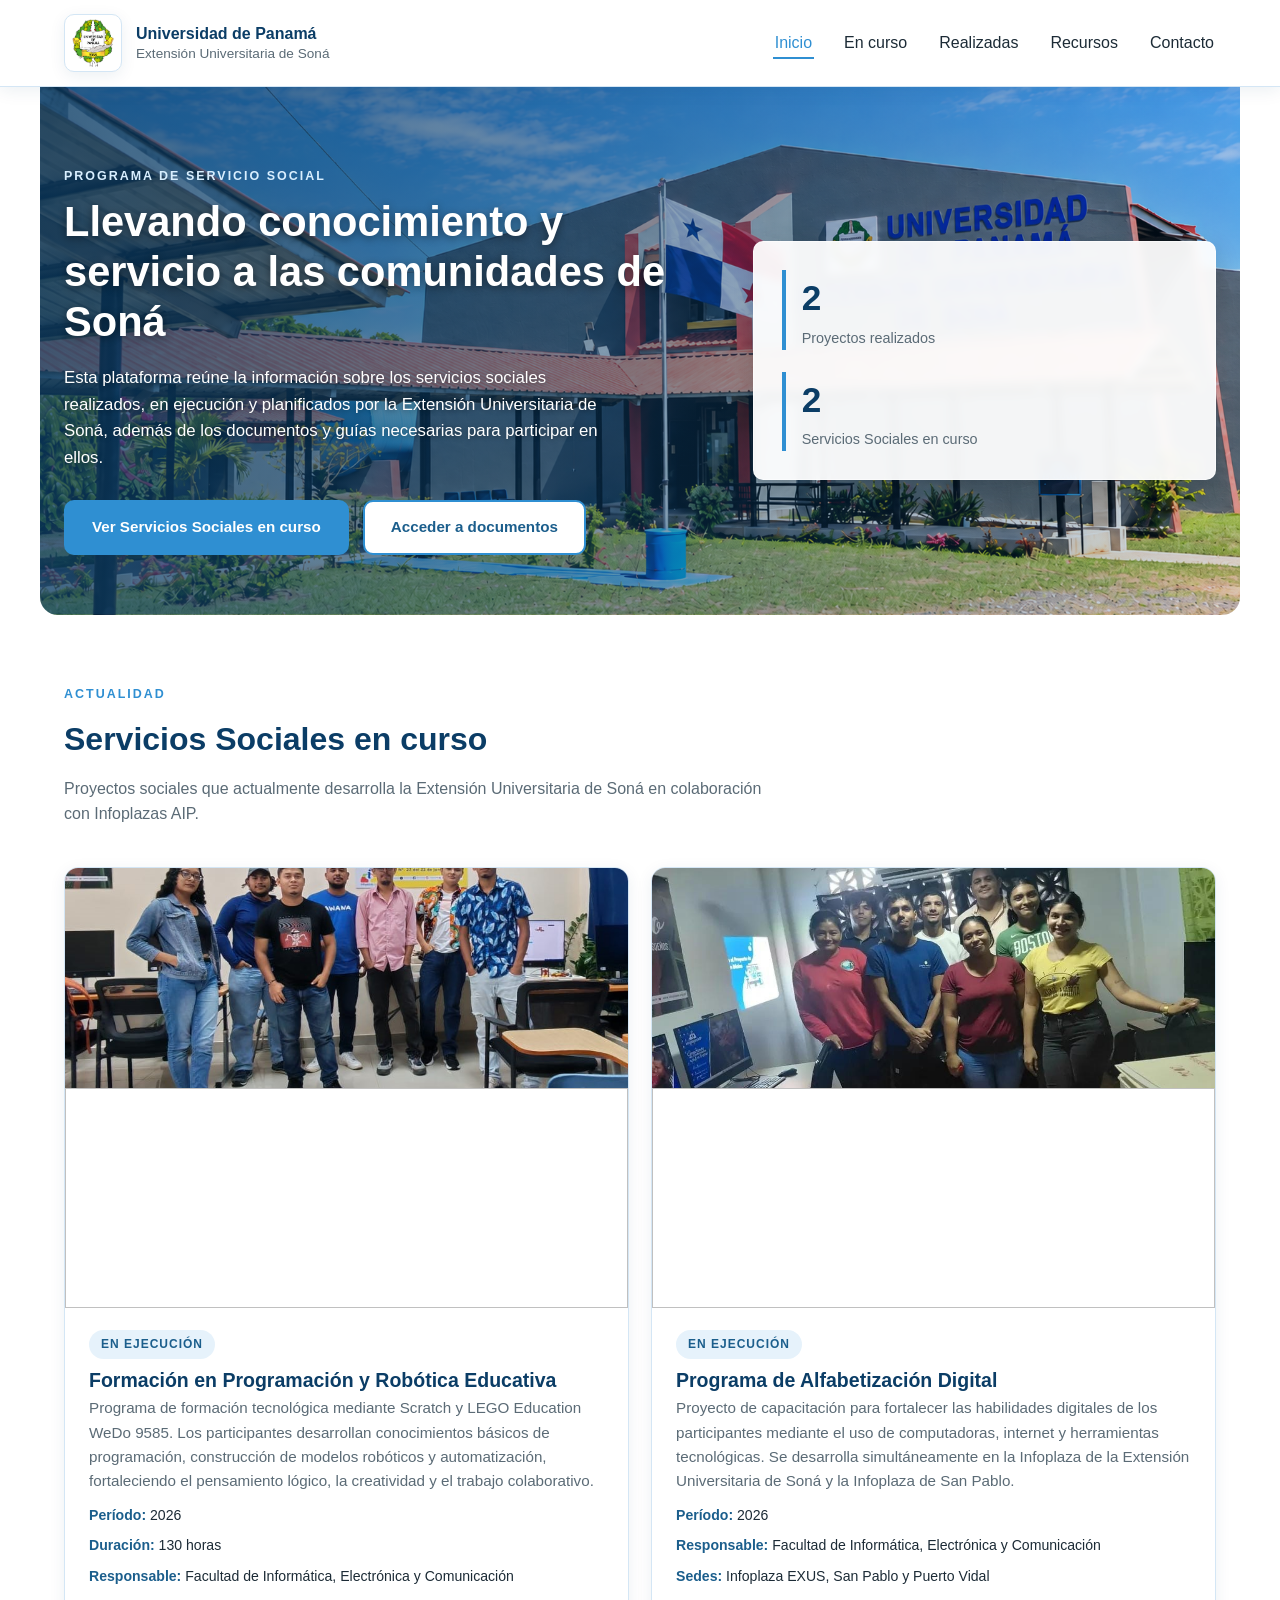
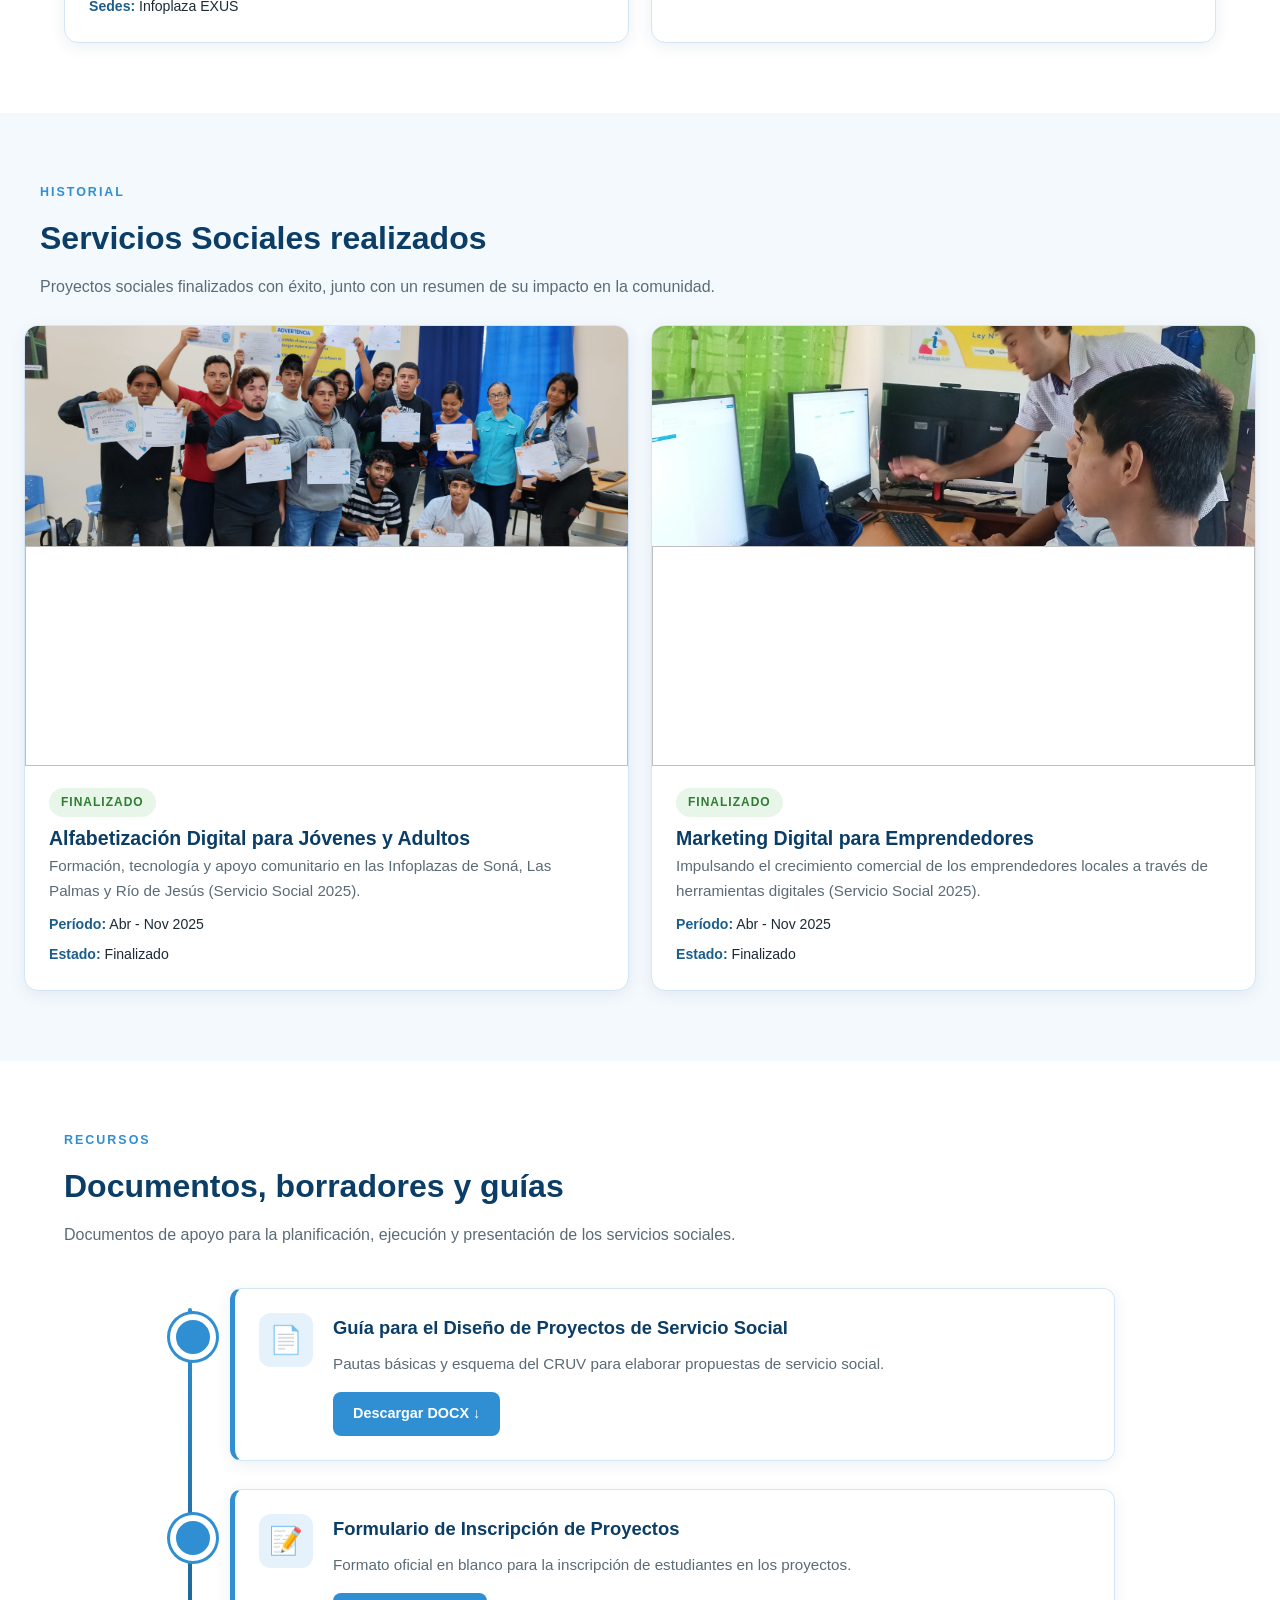
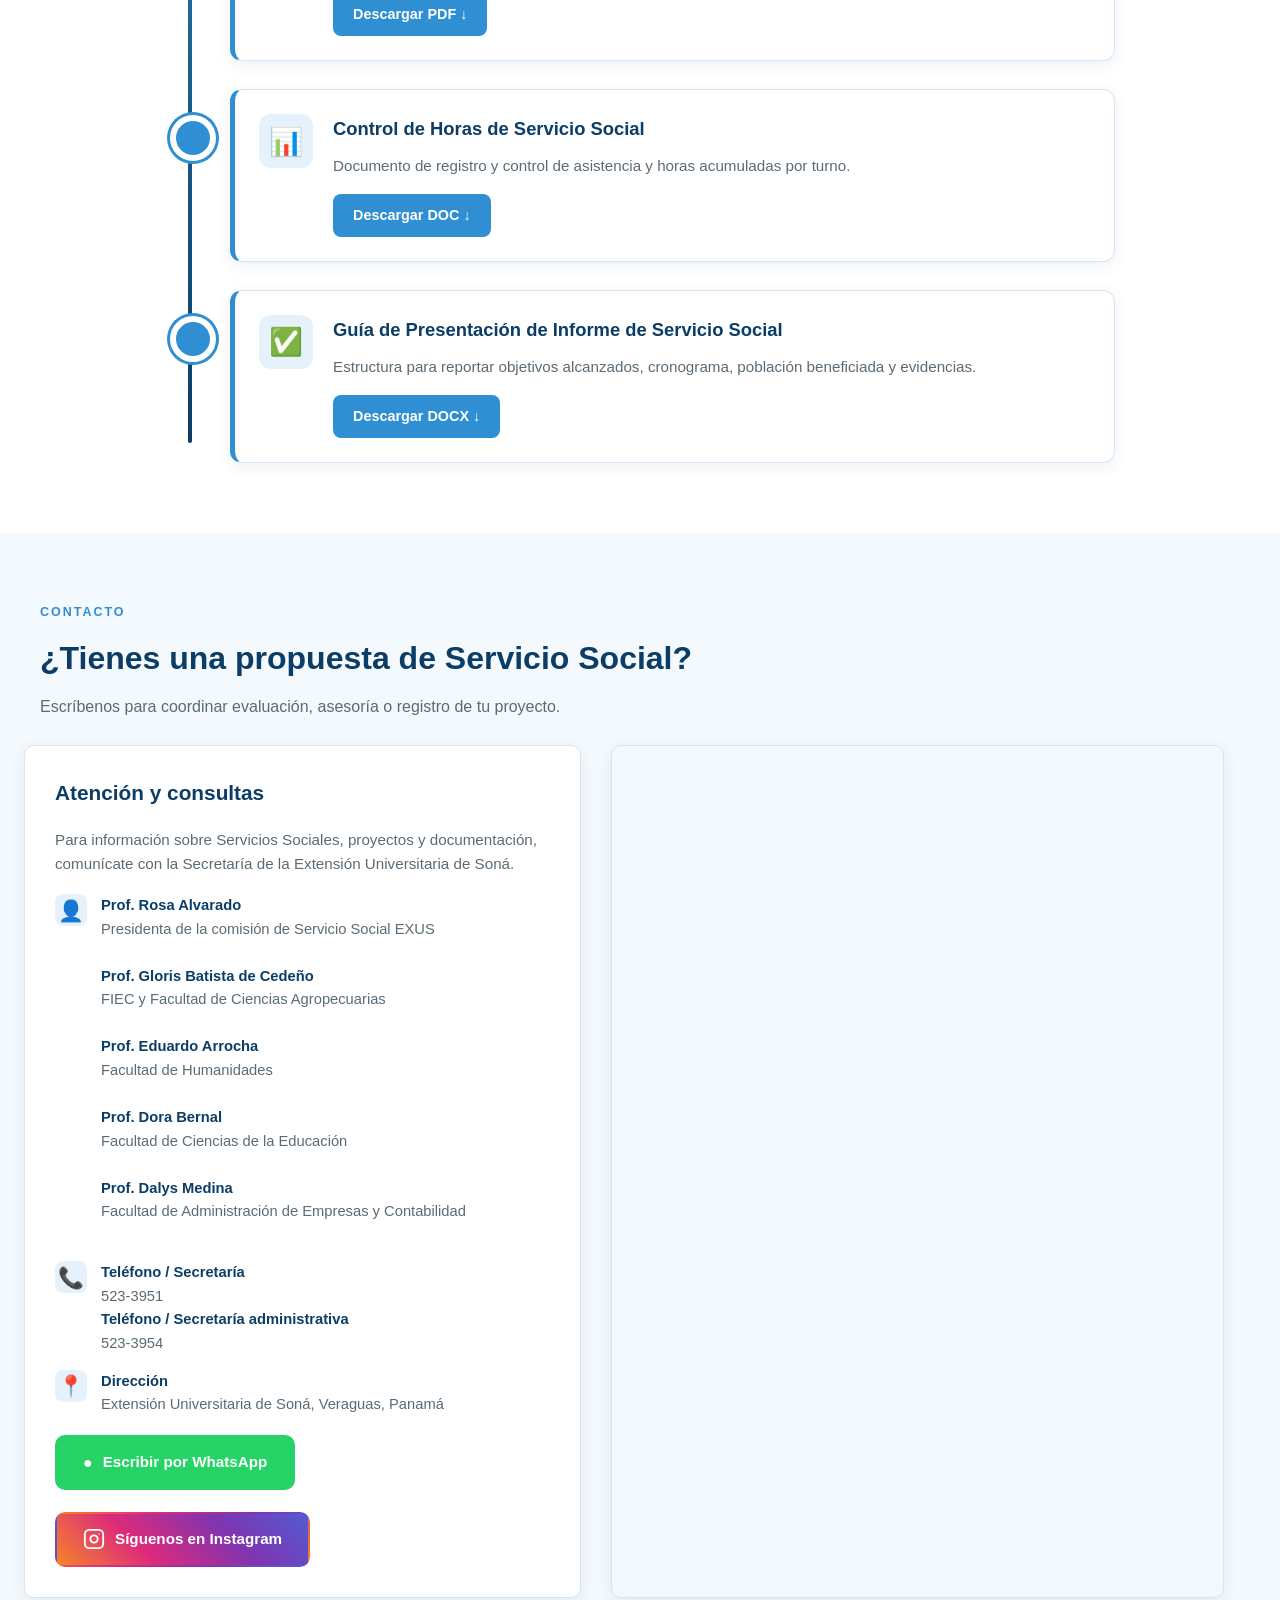
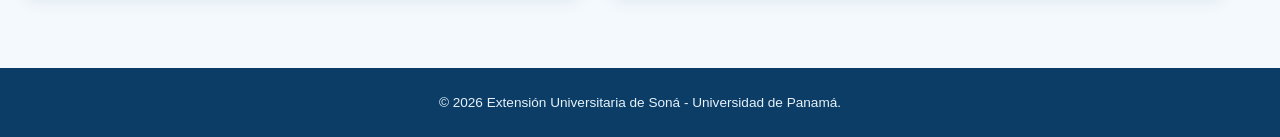
==== commit 27dbb931: "Update index.html" ====
--- a/index.html
+++ b/index.html
@@ -5,7 +5,7 @@
 <meta charset="UTF-8">
 <meta name="viewport" content="width=device-width, initial-scale=1.0">
 <title>Extensión Universitaria de Soná - Labor Social</title>
-<link rel="stylesheet" href="styles.css">
+<link rel="stylesheet" href="styles.css?v=20261008b">
 </head>
 <body>
 
@@ -92,9 +92,10 @@
     <a href="labores/curso/robotica-educativa.html" class="card-link">
       <article class="card">
 
-        <img src="img/robotica1.jpg"
-             alt="Programa de Robótica Educativa"
-             class="card-image">
+        <div class="card-image-rotator" data-images="img/robotica1.jpg|img/robotica2.jpg|img/robotica3.jpg|img/robotica4.jpg|img/robotica5.jpg" aria-label="Fotografías de Programa de Robótica Educativa">
+          <img src="img/robotica1.jpg" alt="Programa de Robótica Educativa" class="card-image card-image-front">
+          <img alt="" class="card-image card-image-back" aria-hidden="true">
+        </div>
 
         <span class="tag tag-active">En ejecución</span>
 
@@ -127,9 +128,10 @@
        class="card-link">
       <article class="card">
 
-        <img src="img/alfabetizacion126.jpeg"
-             alt="Programa de Alfabetización Digital"
-             class="card-image">
+        <div class="card-image-rotator" data-images="img/alfabetizacion126.jpeg|img/alfabetizacion226.jpg|img/alfabetizacion326.jpg|img/alfabetizacion426.jpg|img/alfabetizacion526.jpg|img/alfabetizacion626.jpg" aria-label="Fotografías de Programa de Alfabetización Digital">
+          <img src="img/alfabetizacion126.jpeg" alt="Programa de Alfabetización Digital" class="card-image card-image-front">
+          <img alt="" class="card-image card-image-back" aria-hidden="true">
+        </div>
 
         <span class="tag tag-active">En ejecución</span>
 
@@ -182,9 +184,10 @@
        class="card-link">
       <article class="card">
 
-        <img src="img/alfabetizacion1.jpeg"
-             class="card-image"
-             alt="Alfabetización Digital para Jóvenes y Adultos">
+        <div class="card-image-rotator" data-images="img/alfabetizacion1.jpeg|img/alfabetizacion2.jpeg|img/baner-alfabetizacion2025.jpeg" aria-label="Fotografías de Alfabetización Digital para Jóvenes y Adultos">
+          <img src="img/alfabetizacion1.jpeg" alt="Alfabetización Digital para Jóvenes y Adultos" class="card-image card-image-front">
+          <img alt="" class="card-image card-image-back" aria-hidden="true">
+        </div>
 
         <span class="tag">Finalizado</span>
 
@@ -209,9 +212,10 @@
        class="card-link">
       <article class="card">
 
-        <img src="img/marketing2.jpeg"
-             class="card-image"
-             alt="Marketing Digital para Emprendedores">
+        <div class="card-image-rotator" data-images="img/marketing2.jpeg|img/marketing1.jpeg|img/baner-marketing2025.jpeg" aria-label="Fotografías de Marketing Digital para Emprendedores">
+          <img src="img/marketing2.jpeg" alt="Marketing Digital para Emprendedores" class="card-image card-image-front">
+          <img alt="" class="card-image card-image-back" aria-hidden="true">
+        </div>
 
         <span class="tag">Finalizado</span>
 
@@ -491,7 +495,7 @@
   <p>&copy; 2026 Extensión Universitaria de Soná - Universidad de Panamá.</p>
 </footer>
 
-<script src="script.js"></script>
+<script src="script.js?v=20261008b"></script>
 
 </body>
 </html>
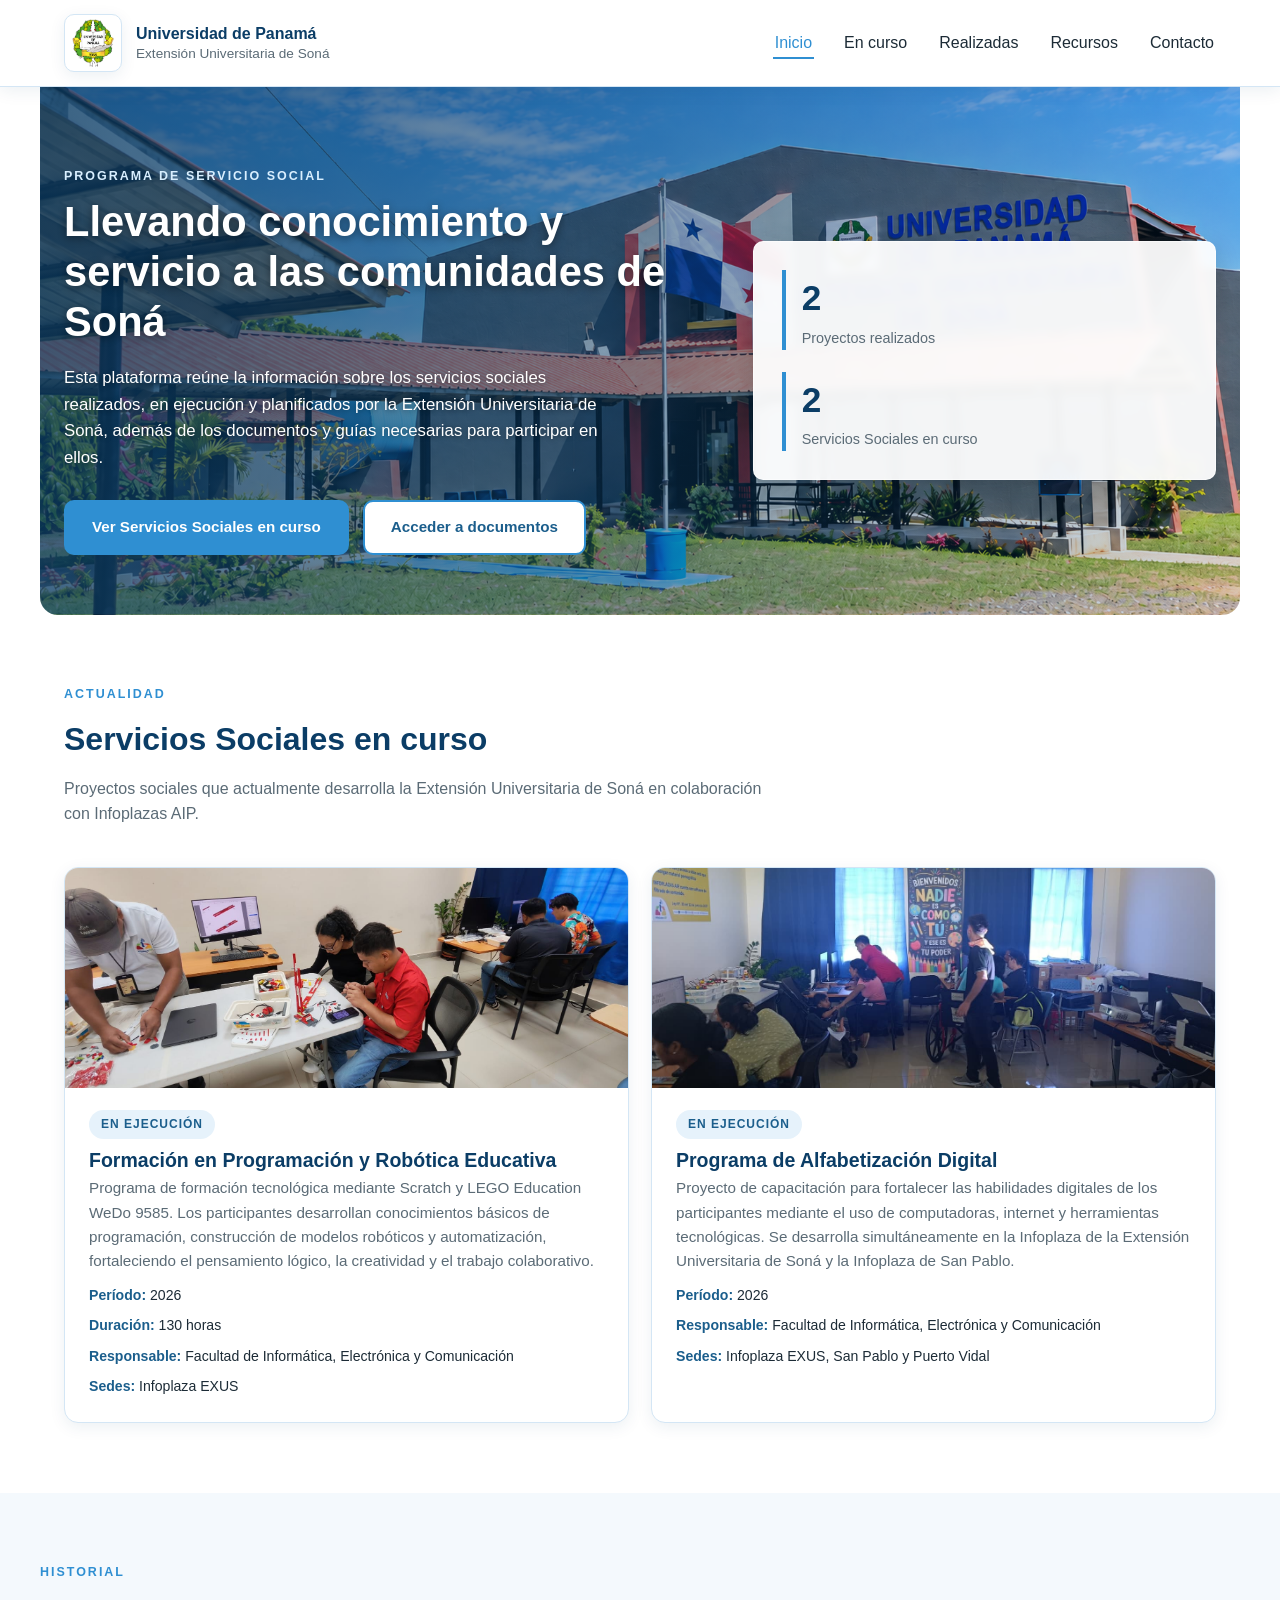
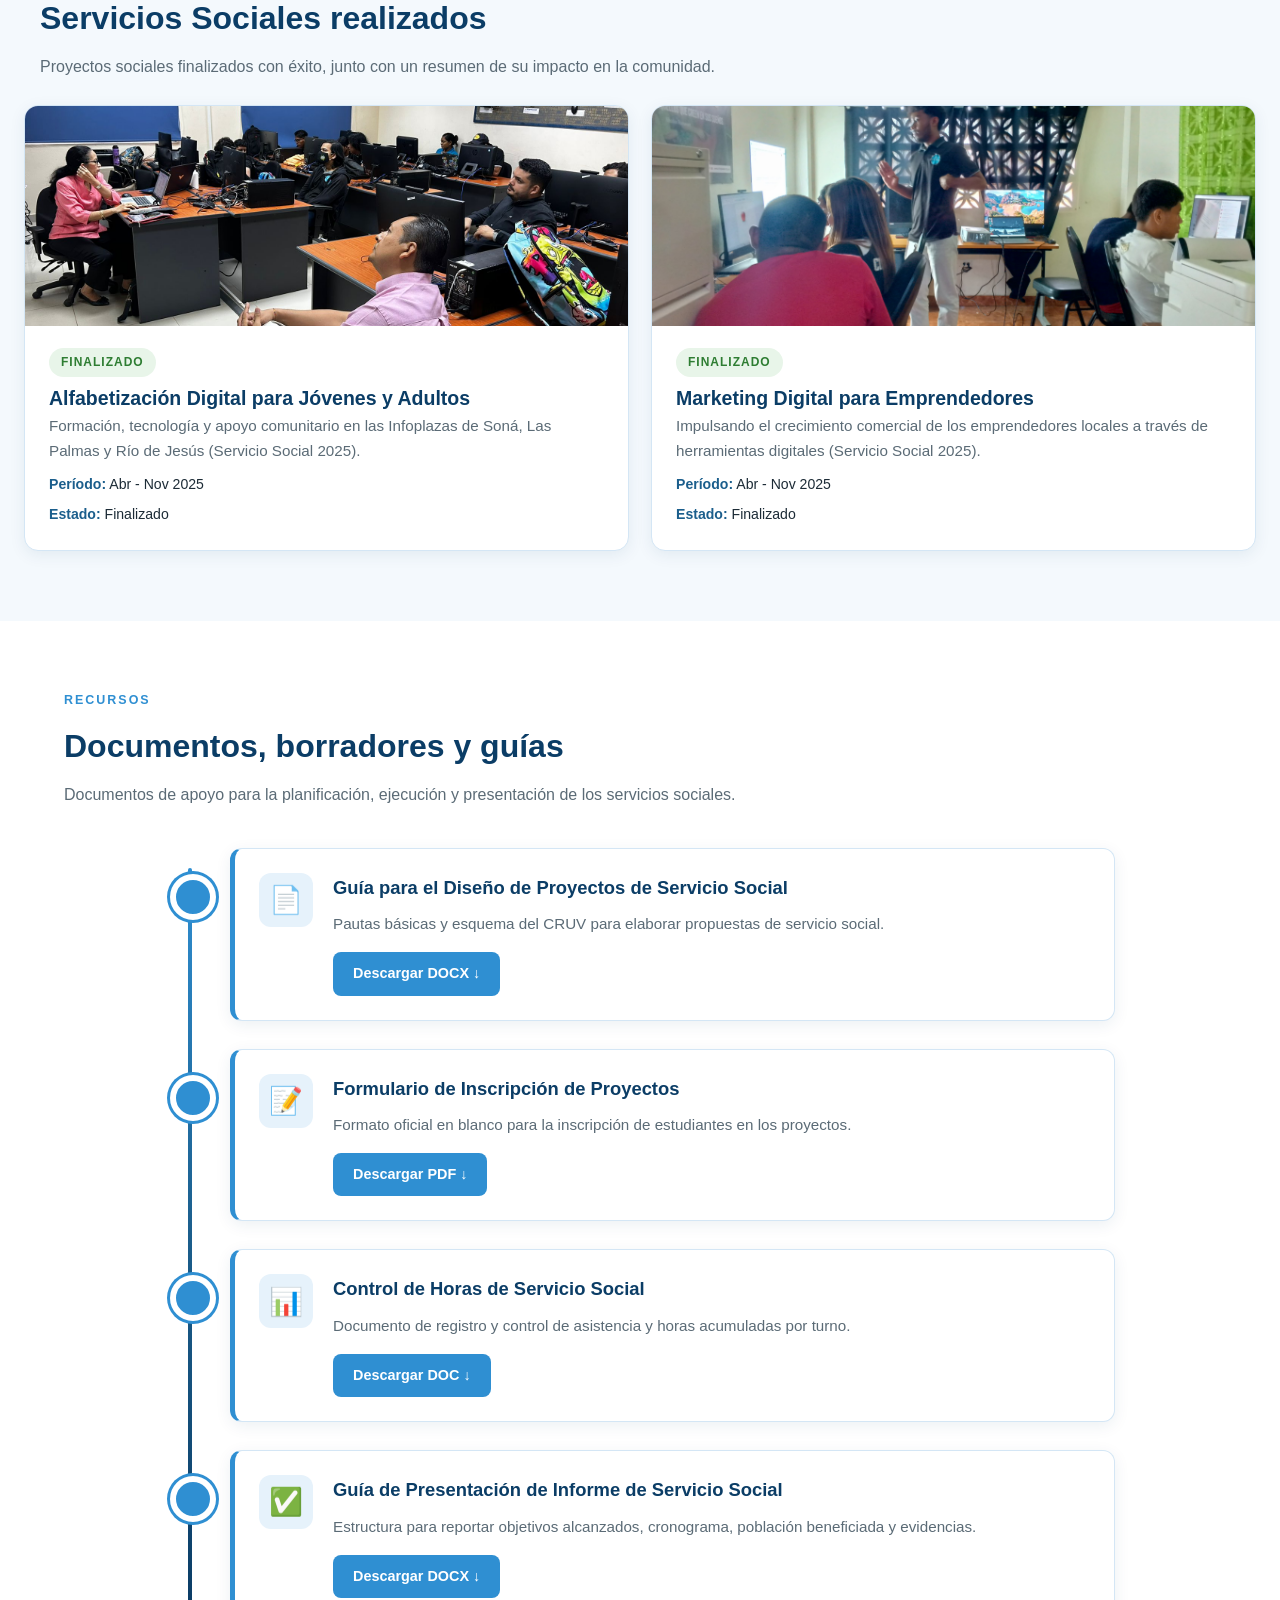
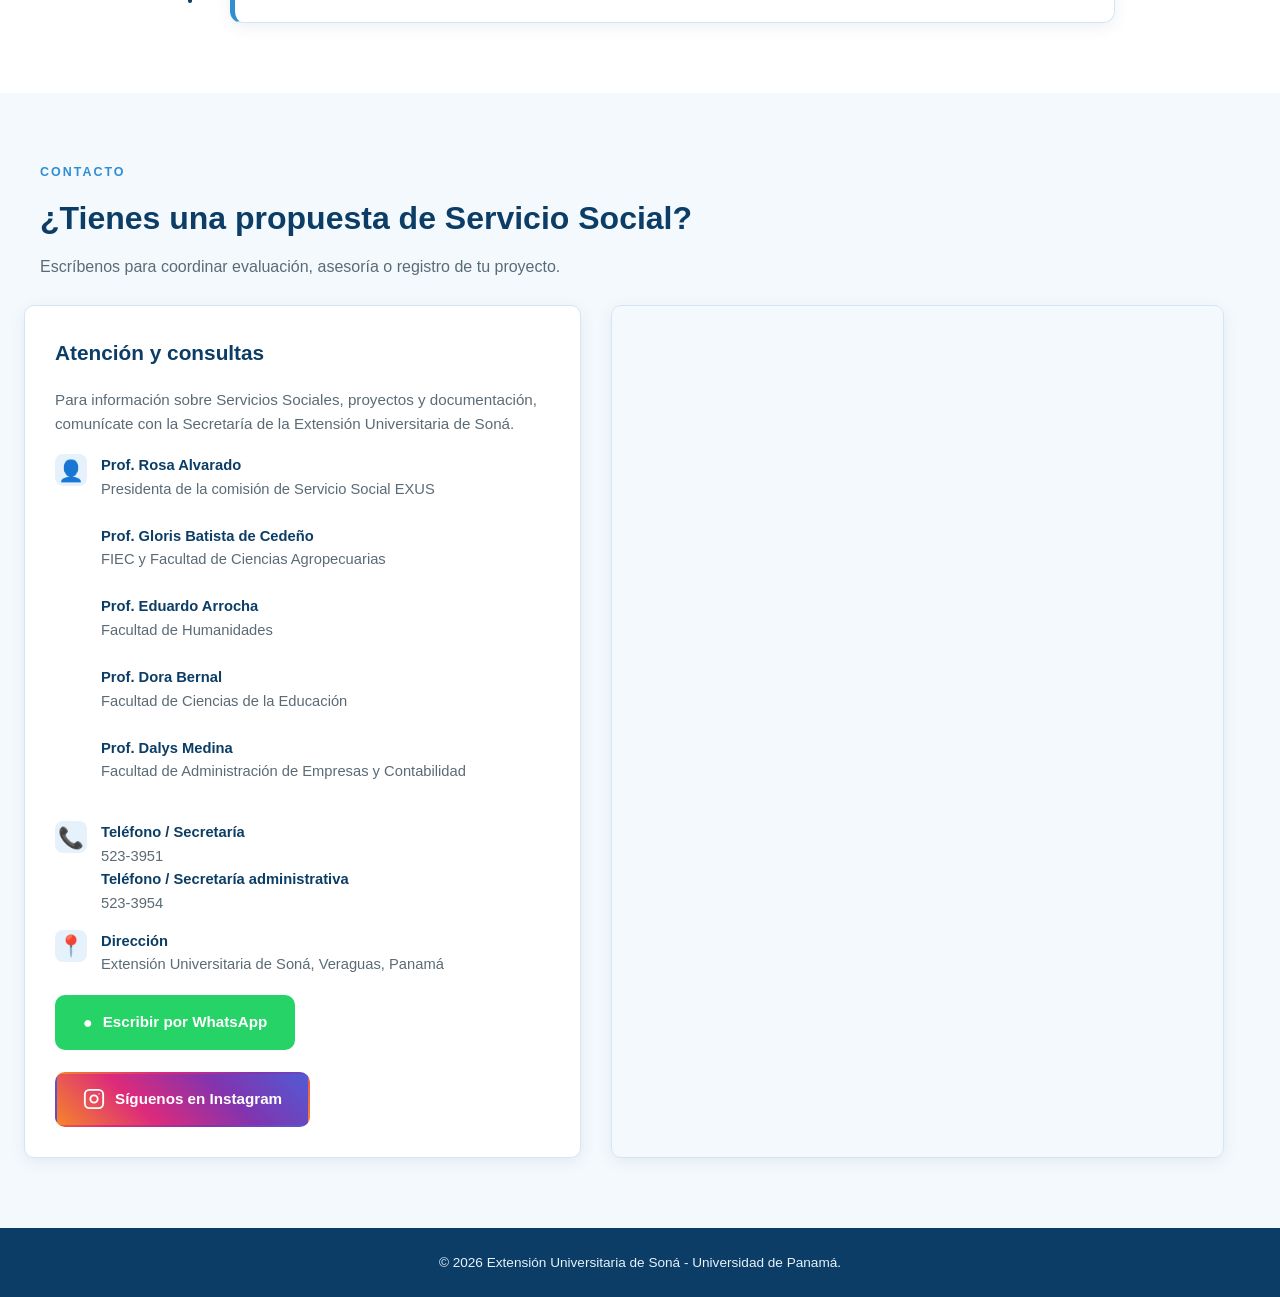
==== commit 959acb42: "Update index.html" ====
--- a/index.html
+++ b/index.html
@@ -239,9 +239,6 @@
 </section>
 
 <!-- RECURSOS Y DOCUMENTOS -->
-
-
-<!-- RECURSOS Y DOCUMENTOS -->
 <section class="section" id="recursos">
 
   <div class="section-header">
@@ -255,46 +252,35 @@
 
   <div class="resource-timeline">
 
-    <!-- DOCUMENTO 1 -->
+    <!-- DOCUMENTO 1 (Corregido con tildes exactas) -->
     <article class="timeline-document">
-
       <div class="timeline-marker"></div>
-
       <div class="timeline-document-icon">📄</div>
-
       <div class="timeline-document-info">
         <h3>Guía para el Diseño de Proyectos de Servicio Social</h3>
-
         <p>
           Pautas básicas y esquema del CRUV para
           elaborar propuestas de servicio social.
         </p>
-
         <a
-          href="recursos/GUIA_PARA_EL_DISENO_DE_PROYECTOS_DE_SS.docx"
+          href="recursos/GUÍA_PARA_EL_DISEÑO_DE_PROYECTOS_DE_SS.docx"
           download
           class="timeline-download">
           Descargar DOCX ↓
         </a>
       </div>
-
     </article>
 
     <!-- DOCUMENTO 2 -->
     <article class="timeline-document">
-
       <div class="timeline-marker"></div>
-
       <div class="timeline-document-icon">📝</div>
-
       <div class="timeline-document-info">
         <h3>Formulario de Inscripción de Proyectos</h3>
-
         <p>
           Formato oficial en blanco para la inscripción
           de estudiantes en los proyectos.
         </p>
-
         <a
           href="recursos/Formulario_Inscripcion_Servicio_Social_En_Blanco.pdf"
           download
@@ -302,64 +288,49 @@
           Descargar PDF ↓
         </a>
       </div>
-
     </article>
 
-    <!-- DOCUMENTO 3 -->
+    <!-- DOCUMENTO 3 (Corregido con el espacio y nombre exacto) -->
     <article class="timeline-document">
-
       <div class="timeline-marker"></div>
-
       <div class="timeline-document-icon">📊</div>
-
       <div class="timeline-document-info">
         <h3>Control de Horas de Servicio Social</h3>
-
         <p>
           Documento de registro y control de asistencia
           y horas acumuladas por turno.
         </p>
-
         <a
-          href="recursos/Control_de_horas_de_Servicio_Social.doc"
+          href="recursos/Control_de_hora_ de_Servicio_Social.doc"
           download
           class="timeline-download">
           Descargar DOC ↓
         </a>
       </div>
-
     </article>
 
-    <!-- DOCUMENTO 4 -->
+    <!-- DOCUMENTO 4 (Corregido con tildes exactas) -->
     <article class="timeline-document">
-
       <div class="timeline-marker"></div>
-
       <div class="timeline-document-icon">✅</div>
-
       <div class="timeline-document-info">
         <h3>Guía de Presentación de Informe de Servicio Social</h3>
-
         <p>
           Estructura para reportar objetivos alcanzados,
           cronograma, población beneficiada y evidencias.
         </p>
-
         <a
-          href="recursos/Guia_de_presentacion_de_informe_de_Servicio_Social.docx"
+          href="recursos/Guía_de_presentación_de_informe_de_Servicio_Social.docx"
           download
           class="timeline-download">
           Descargar DOCX ↓
         </a>
       </div>
-
     </article>
 
   </div>
 
 </section>
-
-
 
 <!-- CONTACTO -->
 <section class="section section-alt" id="contacto">
@@ -401,7 +372,6 @@
             <span>Facultad de Ciencias de la Educación</span><br>
             <strong>Prof. Dalys Medina</strong>
             <span>Facultad de Administración de Empresas y Contabilidad</span><br>
-            
           </div>
         </li>
 
@@ -436,7 +406,6 @@
 
       <!-- INSTAGRAM ACTUALIZADO -->
       <div class="social-links">
-
         <a href="https://www.instagram.com/up.exus/"
            target="_blank"
            rel="noopener noreferrer"
@@ -453,13 +422,10 @@
                stroke-linecap="round"
                stroke-linejoin="round"
                aria-hidden="true">
-
             <rect x="2" y="2"
                   width="20" height="20"
                   rx="5" ry="5"></rect>
-
             <circle cx="12" cy="12" r="4"></circle>
-
             <circle cx="17.5" cy="6.5"
                     r="0.7"
                     fill="currentColor"
@@ -467,7 +433,6 @@
           </svg>
 
           Síguenos en Instagram
-
         </a>
       </div>
 
--- a/styles.css
+++ b/styles.css
@@ -1375,3 +1375,36 @@
         scroll-behavior: auto !important;
     }
 }
+
+
+/* ====================================================
+   ROTACIÓN AUTOMÁTICA DE IMÁGENES EN TARJETAS DEL INDEX
+   Cambia cada 1000 ms, con transición sin destellos.
+==================================================== */
+.card-image-rotator {
+    position: relative;
+    width: 100%;
+    height: 220px;
+    overflow: hidden;
+    flex-shrink: 0;
+    background: var(--blue-light);
+}
+.card-image-rotator .card-image {
+    position: absolute;
+    inset: 0;
+    width: 100%;
+    height: 100%;
+    object-fit: cover;
+    display: block;
+    transition: opacity 350ms ease, transform 400ms ease;
+}
+.card-image-rotator .card-image-front { opacity: 1; z-index: 1; }
+.card-image-rotator .card-image-back { opacity: 0; z-index: 2; }
+.card-image-rotator.show-back .card-image-back { opacity: 1; }
+.card-image-rotator.show-back .card-image-front { opacity: 0; }
+@media (max-width: 768px) {
+    .card-image-rotator { height: 180px; }
+}
+@media (prefers-reduced-motion: reduce) {
+    .card-image-rotator .card-image { transition: none !important; }
+}
